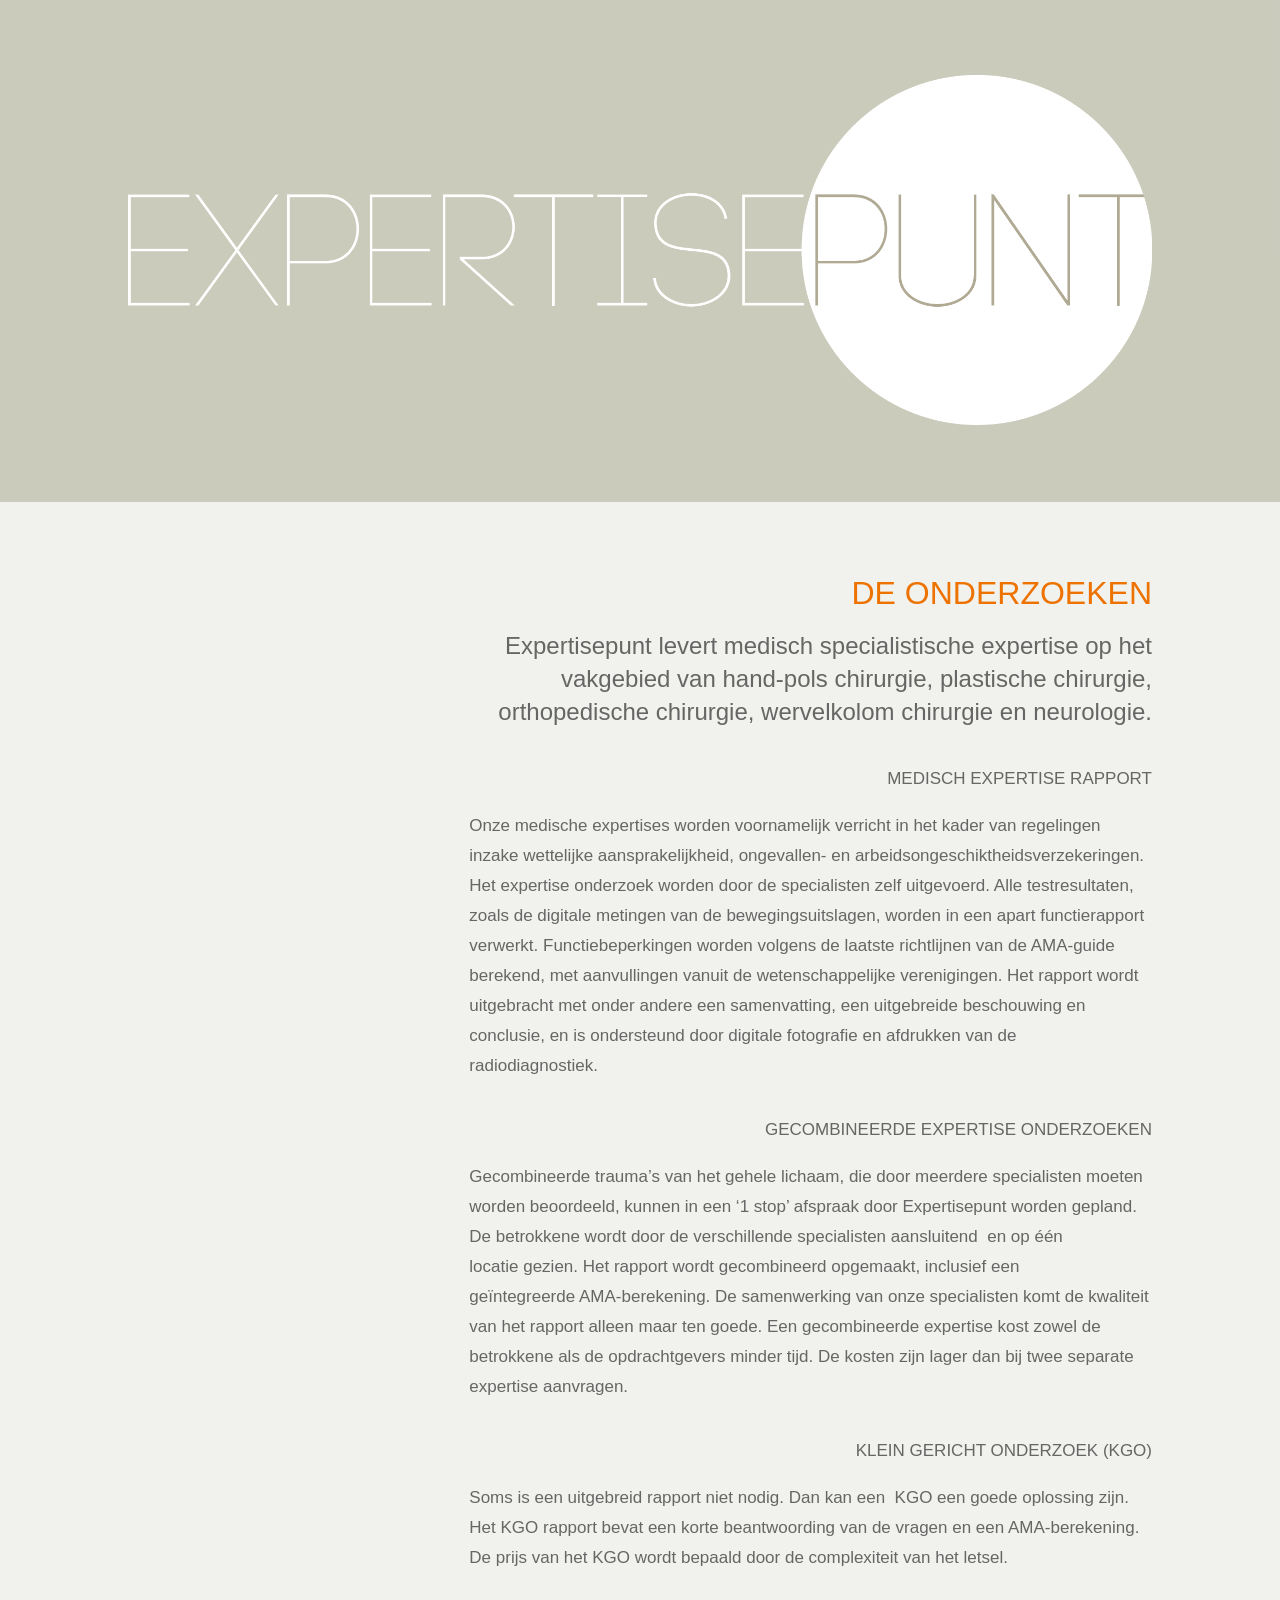
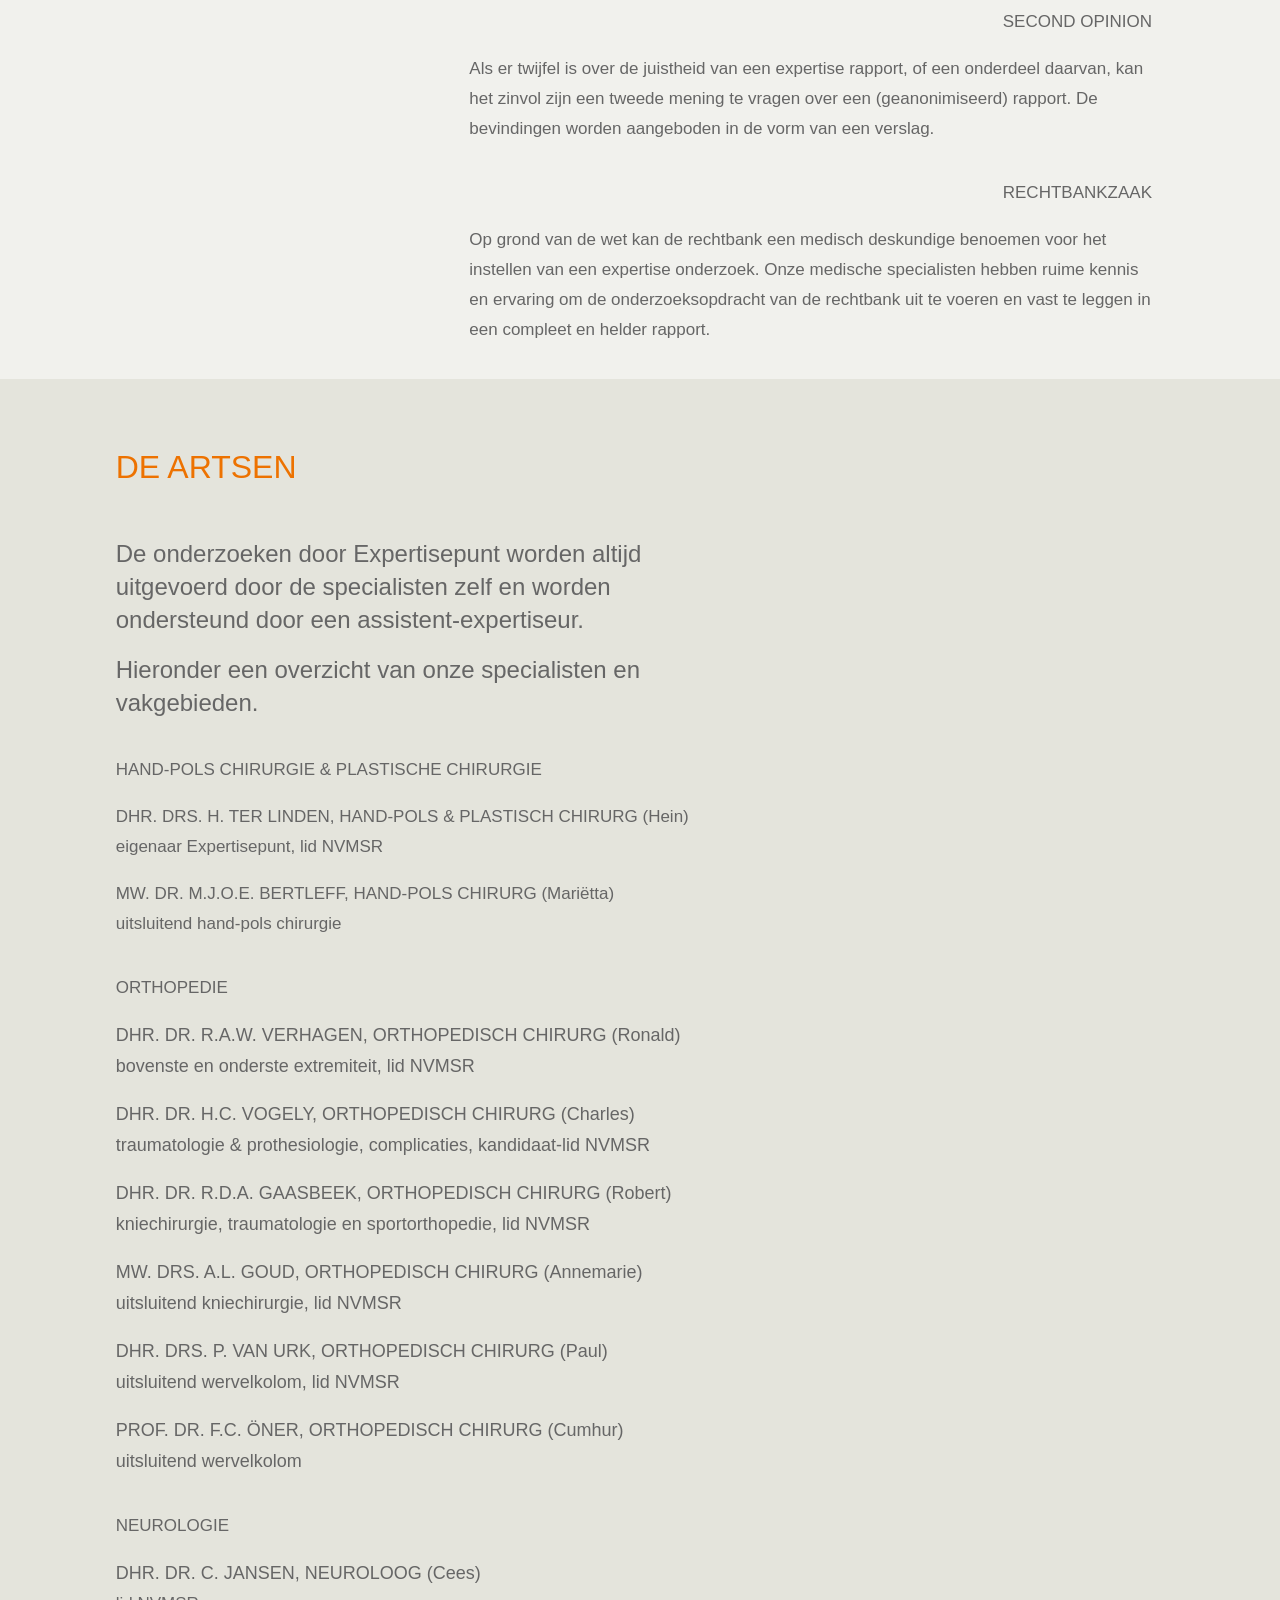
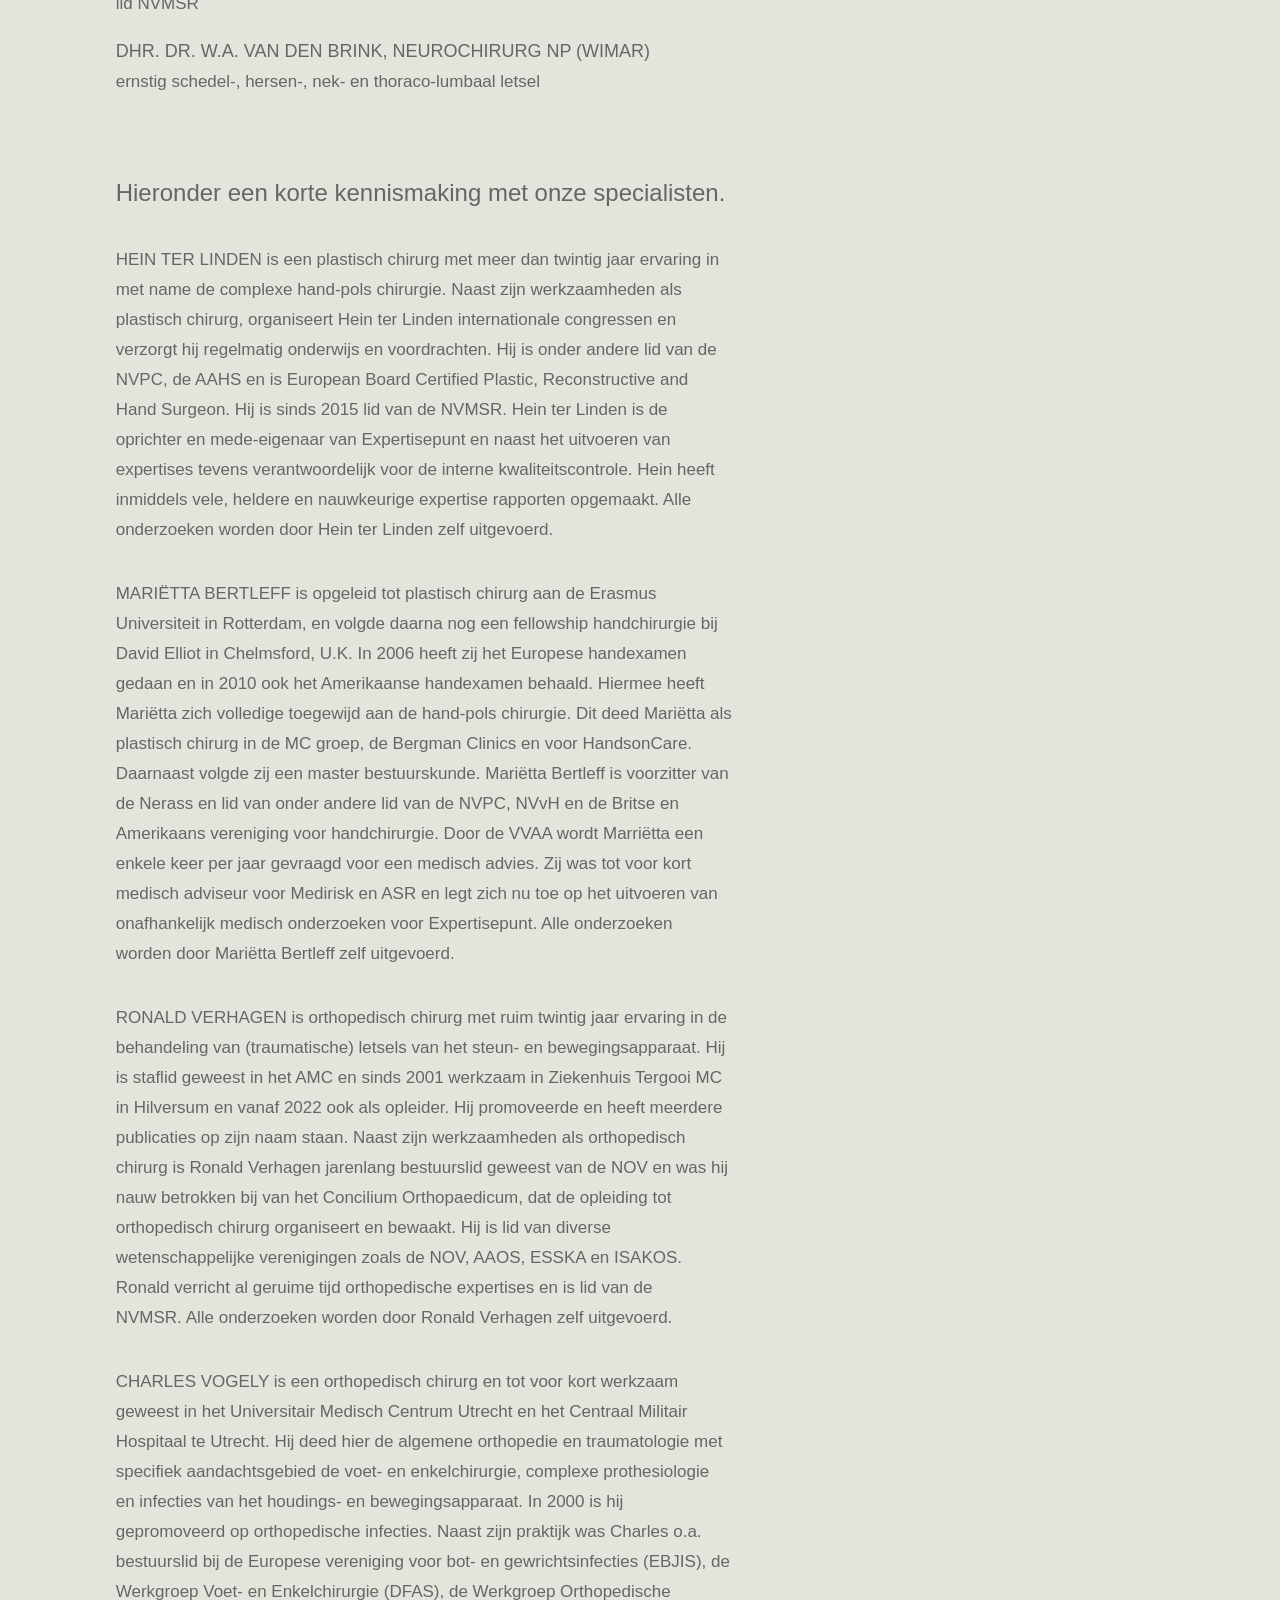
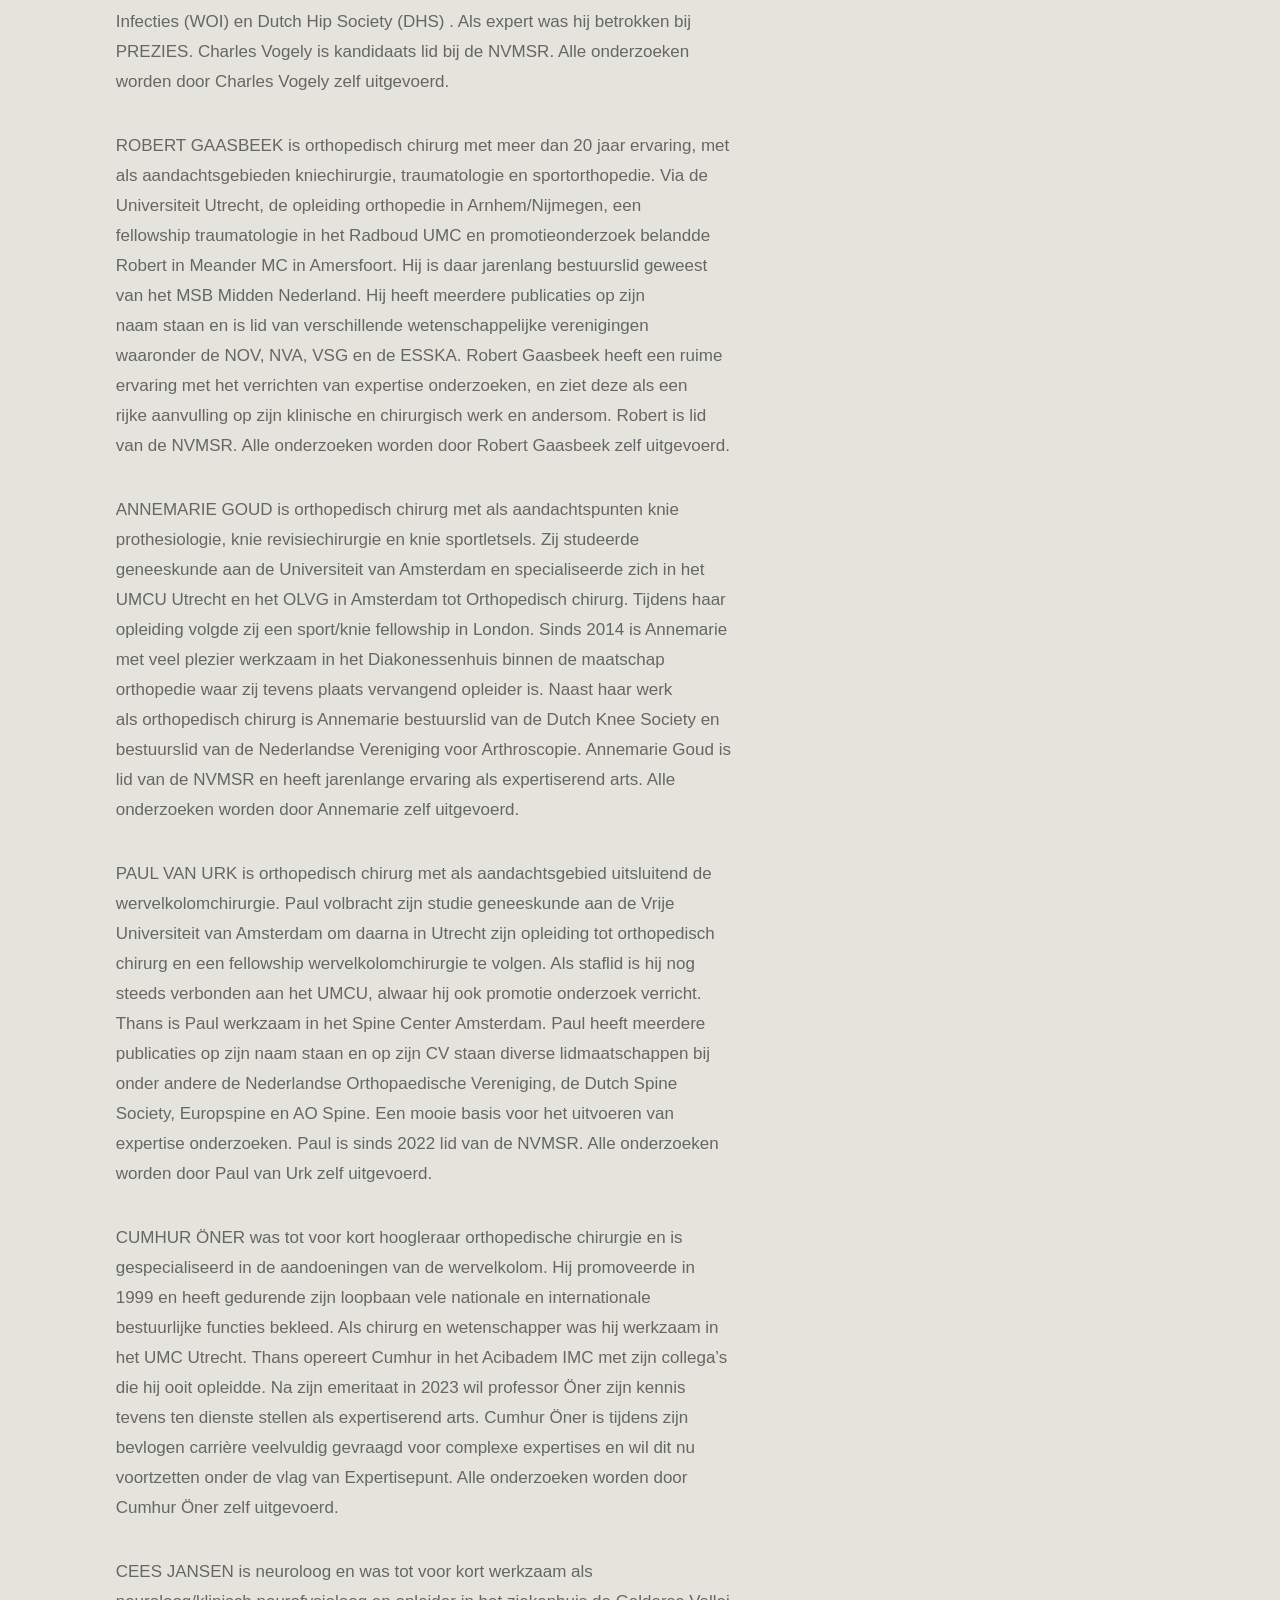
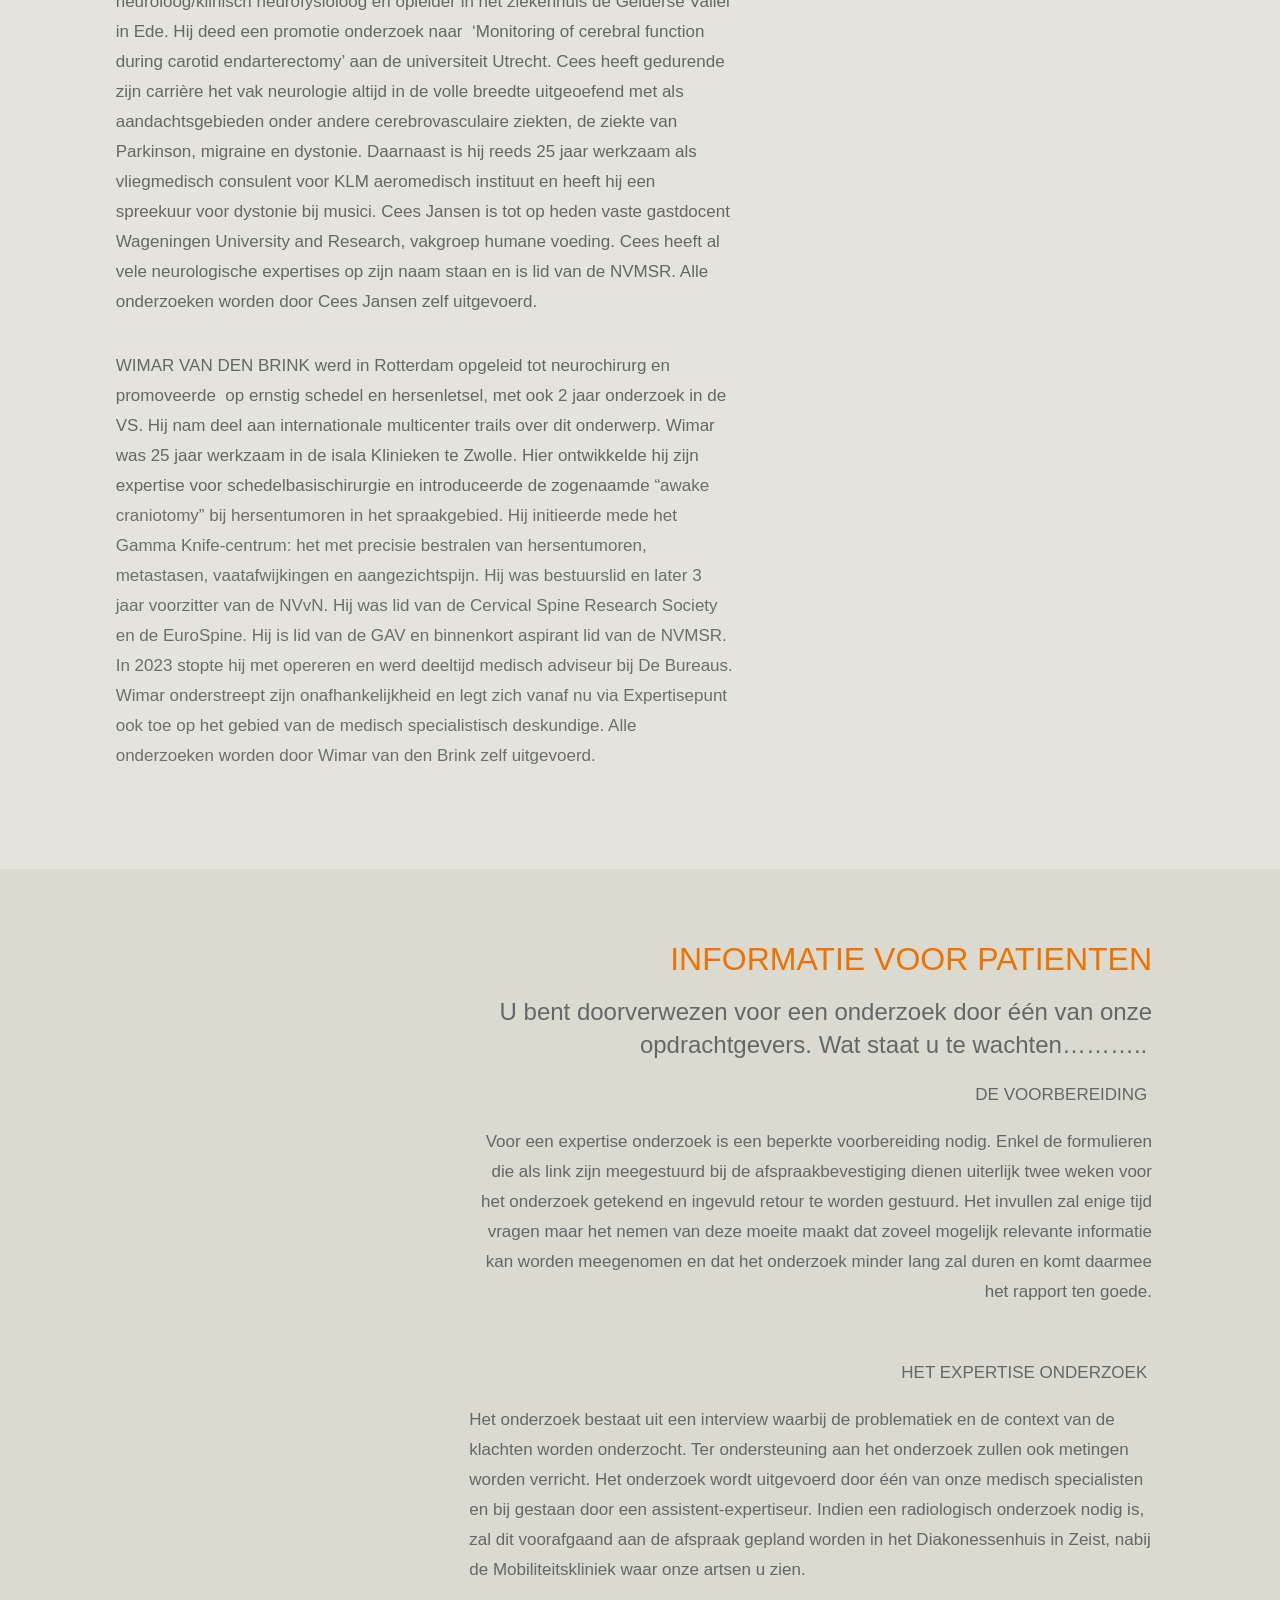
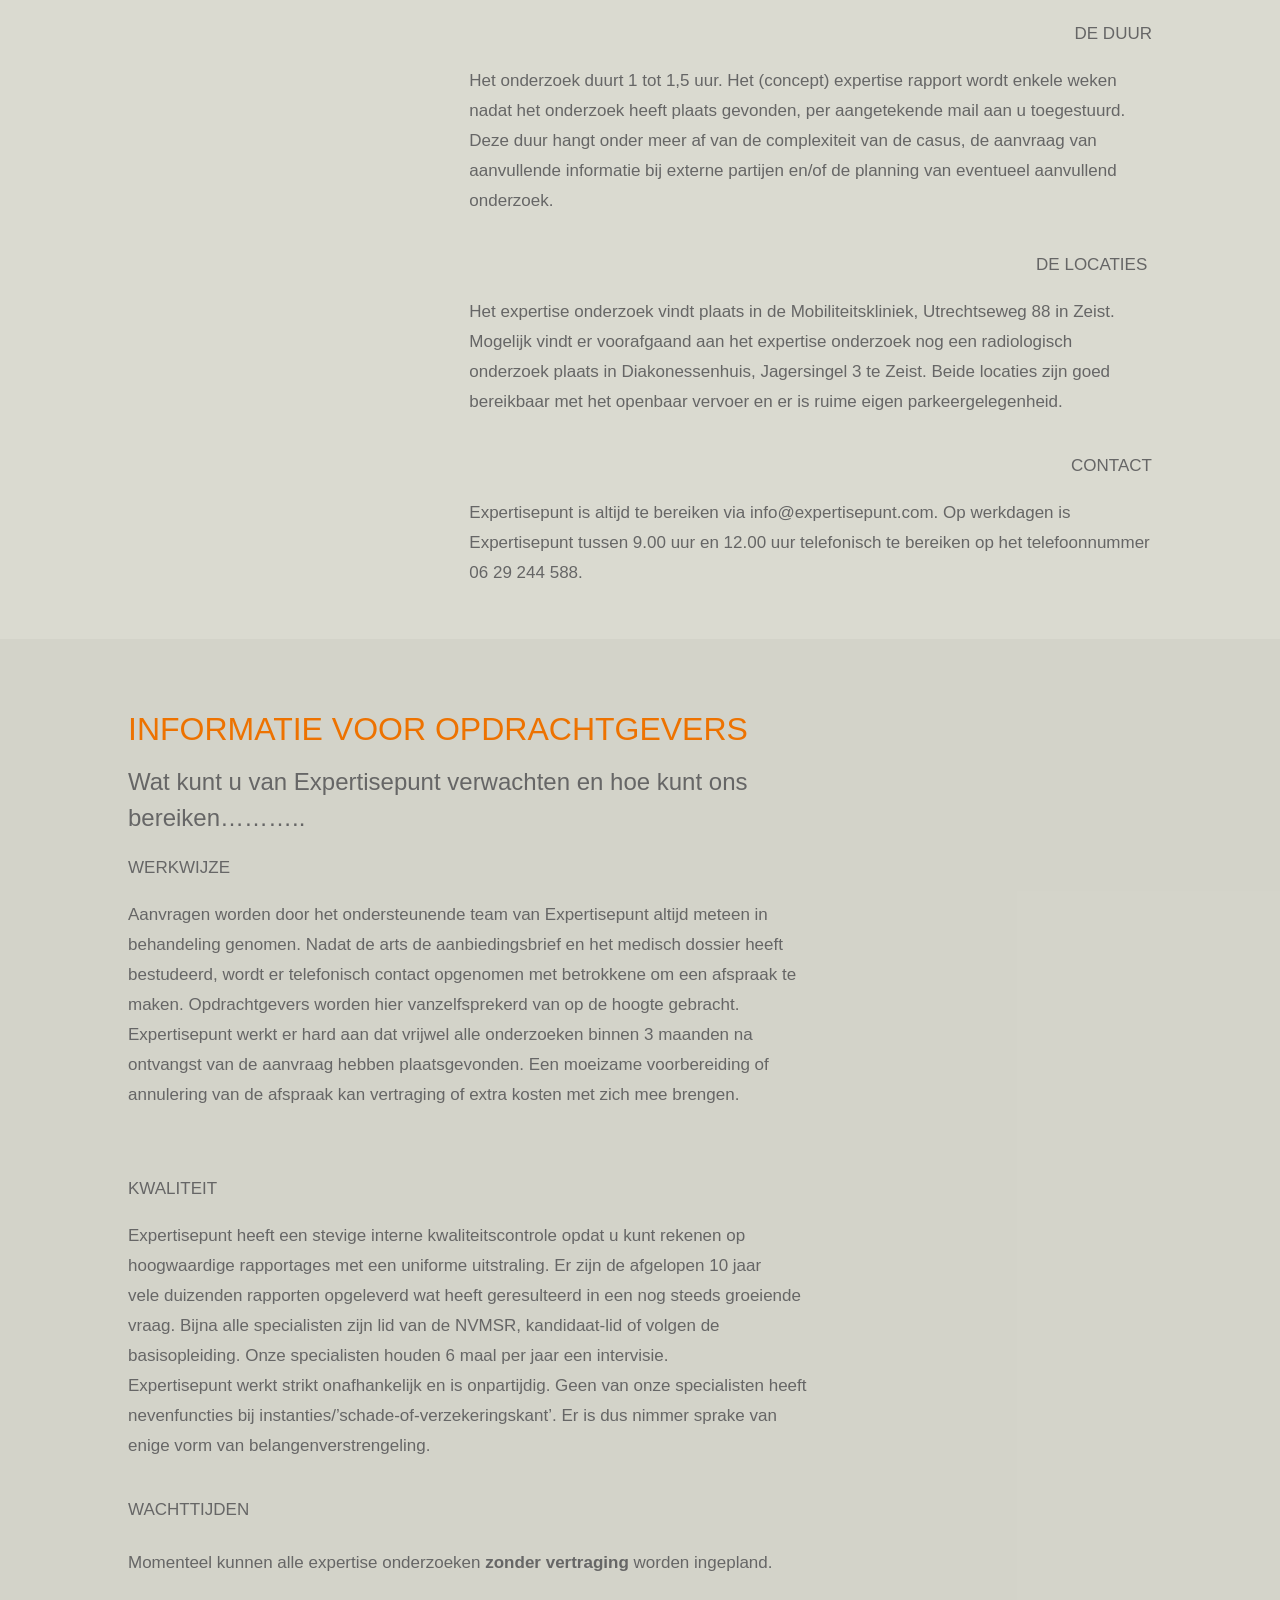
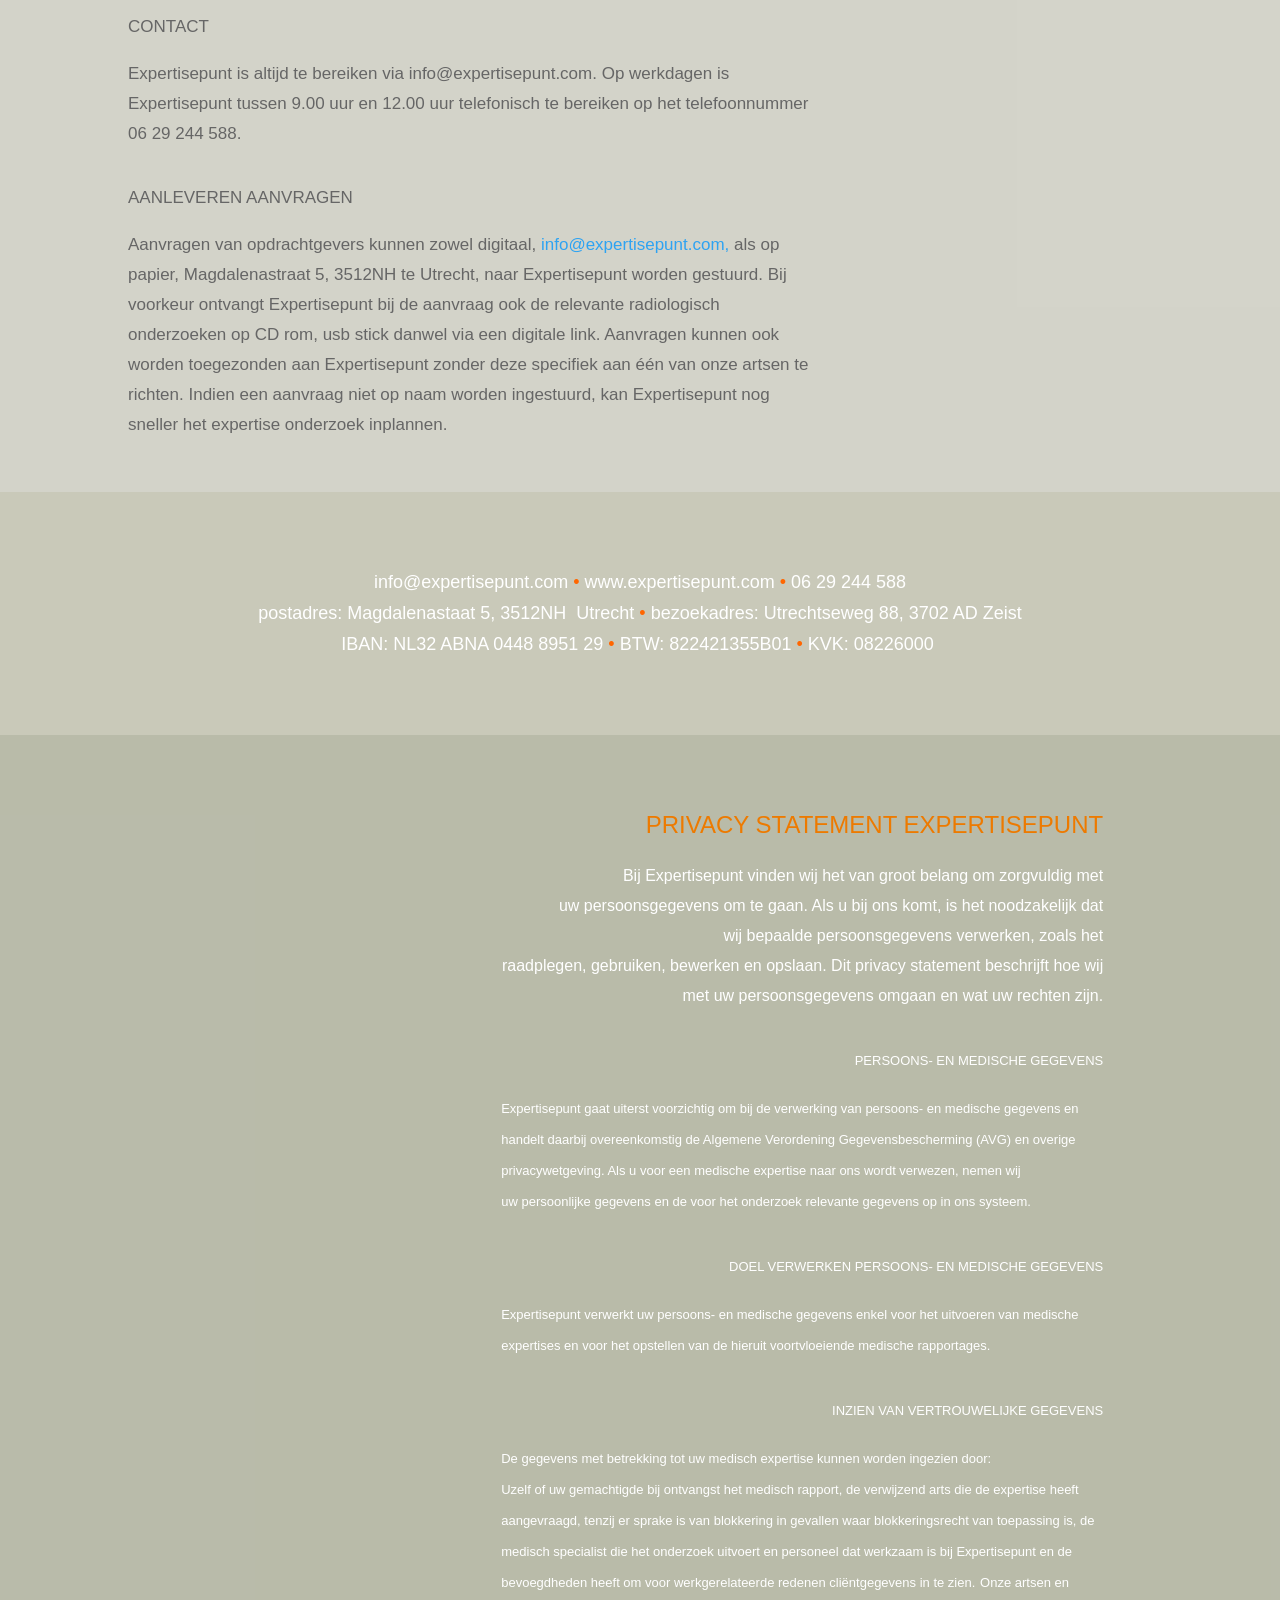
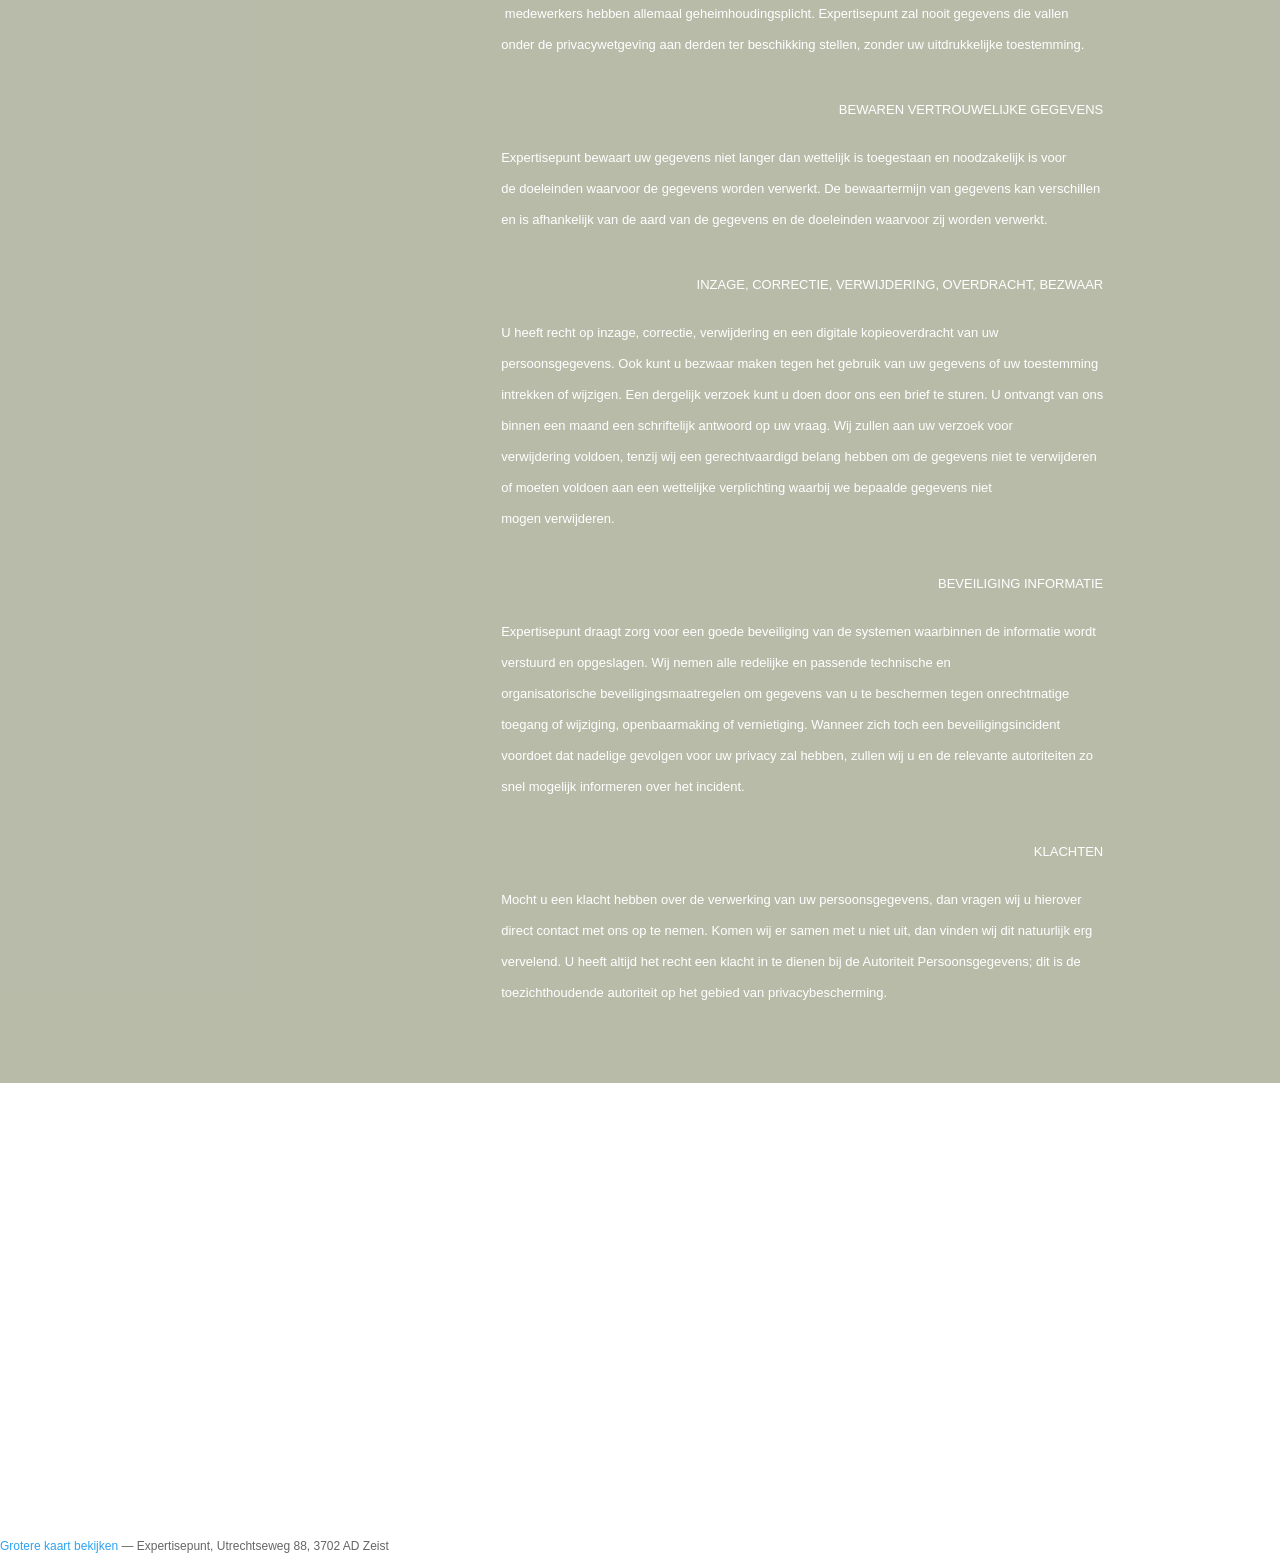
==== index.html @ 0f9cfe20 "Initial commit: Expertisepunt static website Static HTML/CSS/JS export of the Expertisepunt medical " ====
<!DOCTYPE html>
<!--[if IE 6]>
<html id="ie6" lang="nl-NL">
<![endif]--><!--[if IE 7]>
<html id="ie7" lang="nl-NL">
<![endif]--><!--[if IE 8]>
<html id="ie8" lang="nl-NL">
<![endif]--><!--[if !(IE 6) | !(IE 7) | !(IE 8)  ]><!-->
<html lang="nl-NL">
<!--<![endif]-->
<head>
	<meta charset="UTF-8" />
	<title>Home - Expertisepunt I medisch specialistische expertise onderzoeken</title>
			
	<meta http-equiv="X-UA-Compatible" content="IE=edge">
	<link rel="pingback" href="/xmlrpc.php" />

		<!--[if lt IE 9]>
	<script src="/wp-content/themes/Divi/js/html5.js" type="text/javascript"></script>
	<![endif]--><script type="text/javascript">
		document.documentElement.className = 'js';
	</script><html><head><meta charset="UTF-8"><link rel="preconnect" href="https://fonts.gstatic.com/" crossorigin><style id="et-divi-open-sans-inline-css">/* Original: https://fonts.googleapis.com/css?family=Open+Sans:300italic,400italic,600italic,700italic,800italic,400,300,600,700,800&subset=cyrillic,cyrillic-ext,greek,greek-ext,hebrew,latin,latin-ext,vietnamese&display=swap *//* User Agent: Mozilla/5.0 (Unknown; Linux x86_64) AppleWebKit/538.1 (KHTML, like Gecko) Safari/538.1 Daum/4.1 */@font-face {font-family: 'Open Sans';font-style: italic;font-weight: 300;font-stretch: normal;font-display: swap;src: url(https://fonts.gstatic.com/s/opensans/v44/memQYaGs126MiZpBA-UFUIcVXSCEkx2cmqvXlWq8tWZ0Pw86hd0Rk5hkaVc.ttf) format('truetype');}@font-face {font-family: 'Open Sans';font-style: italic;font-weight: 400;font-stretch: normal;font-display: swap;src: url(https://fonts.gstatic.com/s/opensans/v44/memQYaGs126MiZpBA-UFUIcVXSCEkx2cmqvXlWq8tWZ0Pw86hd0Rk8ZkaVc.ttf) format('truetype');}@font-face {font-family: 'Open Sans';font-style: italic;font-weight: 600;font-stretch: normal;font-display: swap;src: url(https://fonts.gstatic.com/s/opensans/v44/memQYaGs126MiZpBA-UFUIcVXSCEkx2cmqvXlWq8tWZ0Pw86hd0RkxhjaVc.ttf) format('truetype');}@font-face {font-family: 'Open Sans';font-style: italic;font-weight: 700;font-stretch: normal;font-display: swap;src: url(https://fonts.gstatic.com/s/opensans/v44/memQYaGs126MiZpBA-UFUIcVXSCEkx2cmqvXlWq8tWZ0Pw86hd0RkyFjaVc.ttf) format('truetype');}@font-face {font-family: 'Open Sans';font-style: italic;font-weight: 800;font-stretch: normal;font-display: swap;src: url(https://fonts.gstatic.com/s/opensans/v44/memQYaGs126MiZpBA-UFUIcVXSCEkx2cmqvXlWq8tWZ0Pw86hd0Rk0ZjaVc.ttf) format('truetype');}@font-face {font-family: 'Open Sans';font-style: normal;font-weight: 300;font-stretch: normal;font-display: swap;src: url(https://fonts.gstatic.com/s/opensans/v44/memSYaGs126MiZpBA-UvWbX2vVnXBbObj2OVZyOOSr4dVJWUgsiH0C4n.ttf) format('truetype');}@font-face {font-family: 'Open Sans';font-style: normal;font-weight: 400;font-stretch: normal;font-display: swap;src: url(https://fonts.gstatic.com/s/opensans/v44/memSYaGs126MiZpBA-UvWbX2vVnXBbObj2OVZyOOSr4dVJWUgsjZ0C4n.ttf) format('truetype');}@font-face {font-family: 'Open Sans';font-style: normal;font-weight: 600;font-stretch: normal;font-display: swap;src: url(https://fonts.gstatic.com/s/opensans/v44/memSYaGs126MiZpBA-UvWbX2vVnXBbObj2OVZyOOSr4dVJWUgsgH1y4n.ttf) format('truetype');}@font-face {font-family: 'Open Sans';font-style: normal;font-weight: 700;font-stretch: normal;font-display: swap;src: url(https://fonts.gstatic.com/s/opensans/v44/memSYaGs126MiZpBA-UvWbX2vVnXBbObj2OVZyOOSr4dVJWUgsg-1y4n.ttf) format('truetype');}@font-face {font-family: 'Open Sans';font-style: normal;font-weight: 800;font-stretch: normal;font-display: swap;src: url(https://fonts.gstatic.com/s/opensans/v44/memSYaGs126MiZpBA-UvWbX2vVnXBbObj2OVZyOOSr4dVJWUgshZ1y4n.ttf) format('truetype');}/* User Agent: Mozilla/5.0 (Windows NT 6.1; WOW64; rv:27.0) Gecko/20100101 Firefox/27.0 */@font-face {font-family: 'Open Sans';font-style: italic;font-weight: 300;font-stretch: normal;font-display: swap;src: url(https://fonts.gstatic.com/l/font?kit=memQYaGs126MiZpBA-UFUIcVXSCEkx2cmqvXlWq8tWZ0Pw86hd0Rk5hkaVQ&skey=743457fe2cc29280&v=v44) format('woff');}@font-face {font-family: 'Open Sans';font-style: italic;font-weight: 400;font-stretch: normal;font-display: swap;src: url(https://fonts.gstatic.com/l/font?kit=memQYaGs126MiZpBA-UFUIcVXSCEkx2cmqvXlWq8tWZ0Pw86hd0Rk8ZkaVQ&skey=743457fe2cc29280&v=v44) format('woff');}@font-face {font-family: 'Open Sans';font-style: italic;font-weight: 600;font-stretch: normal;font-display: swap;src: url(https://fonts.gstatic.com/l/font?kit=memQYaGs126MiZpBA-UFUIcVXSCEkx2cmqvXlWq8tWZ0Pw86hd0RkxhjaVQ&skey=743457fe2cc29280&v=v44) format('woff');}@font-face {font-family: 'Open Sans';font-style: italic;font-weight: 700;font-stretch: normal;font-display: swap;src: url(https://fonts.gstatic.com/l/font?kit=memQYaGs126MiZpBA-UFUIcVXSCEkx2cmqvXlWq8tWZ0Pw86hd0RkyFjaVQ&skey=743457fe2cc29280&v=v44) format('woff');}@font-face {font-family: 'Open Sans';font-style: italic;font-weight: 800;font-stretch: normal;font-display: swap;src: url(https://fonts.gstatic.com/l/font?kit=memQYaGs126MiZpBA-UFUIcVXSCEkx2cmqvXlWq8tWZ0Pw86hd0Rk0ZjaVQ&skey=743457fe2cc29280&v=v44) format('woff');}@font-face {font-family: 'Open Sans';font-style: normal;font-weight: 300;font-stretch: normal;font-display: swap;src: url(https://fonts.gstatic.com/l/font?kit=memSYaGs126MiZpBA-UvWbX2vVnXBbObj2OVZyOOSr4dVJWUgsiH0C4k&skey=62c1cbfccc78b4b2&v=v44) format('woff');}@font-face {font-family: 'Open Sans';font-style: normal;font-weight: 400;font-stretch: normal;font-display: swap;src: url(https://fonts.gstatic.com/l/font?kit=memSYaGs126MiZpBA-UvWbX2vVnXBbObj2OVZyOOSr4dVJWUgsjZ0C4k&skey=62c1cbfccc78b4b2&v=v44) format('woff');}@font-face {font-family: 'Open Sans';font-style: normal;font-weight: 600;font-stretch: normal;font-display: swap;src: url(https://fonts.gstatic.com/l/font?kit=memSYaGs126MiZpBA-UvWbX2vVnXBbObj2OVZyOOSr4dVJWUgsgH1y4k&skey=62c1cbfccc78b4b2&v=v44) format('woff');}@font-face {font-family: 'Open Sans';font-style: normal;font-weight: 700;font-stretch: normal;font-display: swap;src: url(https://fonts.gstatic.com/l/font?kit=memSYaGs126MiZpBA-UvWbX2vVnXBbObj2OVZyOOSr4dVJWUgsg-1y4k&skey=62c1cbfccc78b4b2&v=v44) format('woff');}@font-face {font-family: 'Open Sans';font-style: normal;font-weight: 800;font-stretch: normal;font-display: swap;src: url(https://fonts.gstatic.com/l/font?kit=memSYaGs126MiZpBA-UvWbX2vVnXBbObj2OVZyOOSr4dVJWUgshZ1y4k&skey=62c1cbfccc78b4b2&v=v44) format('woff');}/* User Agent: Mozilla/5.0 (Windows NT 6.3; rv:39.0) Gecko/20100101 Firefox/39.0 */@font-face {font-family: 'Open Sans';font-style: italic;font-weight: 300;font-stretch: normal;font-display: swap;src: url(https://fonts.gstatic.com/s/opensans/v44/memQYaGs126MiZpBA-UFUIcVXSCEkx2cmqvXlWq8tWZ0Pw86hd0Rk5hkaVI.woff2) format('woff2');}@font-face {font-family: 'Open Sans';font-style: italic;font-weight: 400;font-stretch: normal;font-display: swap;src: url(https://fonts.gstatic.com/s/opensans/v44/memQYaGs126MiZpBA-UFUIcVXSCEkx2cmqvXlWq8tWZ0Pw86hd0Rk8ZkaVI.woff2) format('woff2');}@font-face {font-family: 'Open Sans';font-style: italic;font-weight: 600;font-stretch: normal;font-display: swap;src: url(https://fonts.gstatic.com/s/opensans/v44/memQYaGs126MiZpBA-UFUIcVXSCEkx2cmqvXlWq8tWZ0Pw86hd0RkxhjaVI.woff2) format('woff2');}@font-face {font-family: 'Open Sans';font-style: italic;font-weight: 700;font-stretch: normal;font-display: swap;src: url(https://fonts.gstatic.com/s/opensans/v44/memQYaGs126MiZpBA-UFUIcVXSCEkx2cmqvXlWq8tWZ0Pw86hd0RkyFjaVI.woff2) format('woff2');}@font-face {font-family: 'Open Sans';font-style: italic;font-weight: 800;font-stretch: normal;font-display: swap;src: url(https://fonts.gstatic.com/s/opensans/v44/memQYaGs126MiZpBA-UFUIcVXSCEkx2cmqvXlWq8tWZ0Pw86hd0Rk0ZjaVI.woff2) format('woff2');}@font-face {font-family: 'Open Sans';font-style: normal;font-weight: 300;font-stretch: normal;font-display: swap;src: url(https://fonts.gstatic.com/s/opensans/v44/memSYaGs126MiZpBA-UvWbX2vVnXBbObj2OVZyOOSr4dVJWUgsiH0C4i.woff2) format('woff2');}@font-face {font-family: 'Open Sans';font-style: normal;font-weight: 400;font-stretch: normal;font-display: swap;src: url(https://fonts.gstatic.com/s/opensans/v44/memSYaGs126MiZpBA-UvWbX2vVnXBbObj2OVZyOOSr4dVJWUgsjZ0C4i.woff2) format('woff2');}@font-face {font-family: 'Open Sans';font-style: normal;font-weight: 600;font-stretch: normal;font-display: swap;src: url(https://fonts.gstatic.com/s/opensans/v44/memSYaGs126MiZpBA-UvWbX2vVnXBbObj2OVZyOOSr4dVJWUgsgH1y4i.woff2) format('woff2');}@font-face {font-family: 'Open Sans';font-style: normal;font-weight: 700;font-stretch: normal;font-display: swap;src: url(https://fonts.gstatic.com/s/opensans/v44/memSYaGs126MiZpBA-UvWbX2vVnXBbObj2OVZyOOSr4dVJWUgsg-1y4i.woff2) format('woff2');}@font-face {font-family: 'Open Sans';font-style: normal;font-weight: 800;font-stretch: normal;font-display: swap;src: url(https://fonts.gstatic.com/s/opensans/v44/memSYaGs126MiZpBA-UvWbX2vVnXBbObj2OVZyOOSr4dVJWUgshZ1y4i.woff2) format('woff2');}</style><style id="et-builder-googlefonts-cached-inline">/* Original: https://fonts.googleapis.com/css?family=ABeeZee:regular,italic&subset=latin,latin-ext&display=swap *//* User Agent: Mozilla/5.0 (Unknown; Linux x86_64) AppleWebKit/538.1 (KHTML, like Gecko) Safari/538.1 Daum/4.1 */@font-face {font-family: 'ABeeZee';font-style: italic;font-weight: 400;font-display: swap;src: url(https://fonts.gstatic.com/s/abeezee/v23/esDT31xSG-6AGleN2tCUnJ8G.ttf) format('truetype');}@font-face {font-family: 'ABeeZee';font-style: normal;font-weight: 400;font-display: swap;src: url(https://fonts.gstatic.com/s/abeezee/v23/esDR31xSG-6AGleN2tuklQ.ttf) format('truetype');}/* User Agent: Mozilla/5.0 (Windows NT 6.1; WOW64; rv:27.0) Gecko/20100101 Firefox/27.0 */@font-face {font-family: 'ABeeZee';font-style: italic;font-weight: 400;font-display: swap;src: url(https://fonts.gstatic.com/l/font?kit=esDT31xSG-6AGleN2tCUnJ8F&skey=7e1629e194fe8b7a&v=v23) format('woff');}@font-face {font-family: 'ABeeZee';font-style: normal;font-weight: 400;font-display: swap;src: url(https://fonts.gstatic.com/l/font?kit=esDR31xSG-6AGleN2tuklg&skey=abecda27d5b3409a&v=v23) format('woff');}/* User Agent: Mozilla/5.0 (Windows NT 6.3; rv:39.0) Gecko/20100101 Firefox/39.0 */@font-face {font-family: 'ABeeZee';font-style: italic;font-weight: 400;font-display: swap;src: url(https://fonts.gstatic.com/s/abeezee/v23/esDT31xSG-6AGleN2tCUnJ8D.woff2) format('woff2');}@font-face {font-family: 'ABeeZee';font-style: normal;font-weight: 400;font-display: swap;src: url(https://fonts.gstatic.com/s/abeezee/v23/esDR31xSG-6AGleN2tukkA.woff2) format('woff2');}</style><meta name="robots" content="index, follow, max-image-preview:large, max-snippet:-1, max-video-preview:-1">
<script type="text/javascript">
			let jqueryParams=[],jQuery=function(r){return jqueryParams=[...jqueryParams,r],jQuery},$=function(r){return jqueryParams=[...jqueryParams,r],$};window.jQuery=jQuery,window.$=jQuery;let customHeadScripts=!1;jQuery.fn=jQuery.prototype={},$.fn=jQuery.prototype={},jQuery.noConflict=function(r){if(window.jQuery)return jQuery=window.jQuery,$=window.jQuery,customHeadScripts=!0,jQuery.noConflict},jQuery.ready=function(r){jqueryParams=[...jqueryParams,r]},$.ready=function(r){jqueryParams=[...jqueryParams,r]},jQuery.load=function(r){jqueryParams=[...jqueryParams,r]},$.load=function(r){jqueryParams=[...jqueryParams,r]},jQuery.fn.ready=function(r){jqueryParams=[...jqueryParams,r]},$.fn.ready=function(r){jqueryParams=[...jqueryParams,r]};</script>
	<!-- This site is optimized with the Yoast SEO plugin v27.1.1 - https://yoast.com/product/yoast-seo-wordpress/ -->
	<title>Home - Expertisepunt I medisch specialistische expertise onderzoeken</title>
	<meta name="description" content="EXPERTISEPUNT verzorgt expertises op het gebied van hand-, pols- &amp; plastische chirurgie en orthopedie">
	<link rel="canonical" href="/">
	<meta property="og:locale" content="nl_NL">
	<meta property="og:type" content="website">
	<meta property="og:title" content="Home - Expertisepunt I medisch specialistische expertise onderzoeken">
	<meta property="og:description" content="EXPERTISEPUNT verzorgt expertises op het gebied van hand-, pols- &amp; plastische chirurgie en orthopedie">
	<meta property="og:url" content="/">
	<meta property="og:site_name" content="Expertisepunt I medisch specialistische expertise onderzoeken">
	<meta property="article:modified_time" content="2025-10-06T09:54:24+00:00">
	<script type="application/ld+json" class="yoast-schema-graph">{"@context":"https://schema.org","@graph":[{"@type":"WebPage","@id":"/","url":"/","name":"Home - Expertisepunt I medisch specialistische expertise onderzoeken","isPartOf":{"@id":"/#website"},"about":{"@id":"/#organization"},"datePublished":"2014-11-11T21:40:07+00:00","dateModified":"2025-10-06T09:54:24+00:00","description":"EXPERTISEPUNT verzorgt expertises op het gebied van hand-, pols- & plastische chirurgie en orthopedie","breadcrumb":{"@id":"/#breadcrumb"},"inLanguage":"nl-NL","potentialAction":[{"@type":"ReadAction","target":["/"]}]},{"@type":"BreadcrumbList","@id":"/#breadcrumb","itemListElement":[{"@type":"ListItem","position":1,"name":"Home"}]},{"@type":"WebSite","@id":"/#website","url":"/","name":"Expertisepunt I medisch specialistische expertise onderzoeken","description":"Expertisepunt levert medische specialistische expertise op het vakgebied van hand- &amp; polschirurgie, orthopedie en neurologie.","publisher":{"@id":"/#organization"},"potentialAction":[{"@type":"SearchAction","target":{"@type":"EntryPoint","urlTemplate":"/?s={search_term_string}"},"query-input":{"@type":"PropertyValueSpecification","valueRequired":true,"valueName":"search_term_string"}}],"inLanguage":"nl-NL"},{"@type":"Organization","@id":"/#organization","name":"Expertisepunt I medisch specialistische expertise onderzoeken","url":"/","logo":{"@type":"ImageObject","inLanguage":"nl-NL","@id":"/#/schema/logo/image/","url":"/wp-content/uploads/2015/01/Expertisepunt-favicon.png","contentUrl":"/wp-content/uploads/2015/01/Expertisepunt-favicon.png","width":663,"height":663,"caption":"Expertisepunt I medisch specialistische expertise onderzoeken"},"image":{"@id":"/#/schema/logo/image/"}}]}</script>
	<!-- / Yoast SEO plugin. -->


<link rel="alternate" type="application/rss+xml" title="Expertisepunt I medisch specialistische expertise onderzoeken » feed" href="/feed/">
<link rel="alternate" title="oEmbed (JSON)" type="application/json+oembed" href="/wp-json/oembed/1.0/embed?url=%2F">
<link rel="alternate" title="oEmbed (XML)" type="text/xml+oembed" href="/wp-json/oembed/1.0/embed?url=%2F&amp;format=xml">
<meta content="divi-child v.1.0" name="generator"><style id="divi-style-parent-inline-inline-css" type="text/css">
/*!
Theme Name: Divi
Theme URI: http://www.elegantthemes.com/gallery/divi/
Version: 4.27.5
Description: Smart. Flexible. Beautiful. Divi is the most powerful theme in our collection.
Author: Elegant Themes
Author URI: http://www.elegantthemes.com
License: GNU General Public License v2
License URI: http://www.gnu.org/licenses/gpl-2.0.html
*/

a,abbr,acronym,address,applet,b,big,blockquote,body,center,cite,code,dd,del,dfn,div,dl,dt,em,fieldset,font,form,h1,h2,h3,h4,h5,h6,html,i,iframe,img,ins,kbd,label,legend,li,object,ol,p,pre,q,s,samp,small,span,strike,strong,sub,sup,tt,u,ul,var{margin:0;padding:0;border:0;outline:0;font-size:100%;-ms-text-size-adjust:100%;-webkit-text-size-adjust:100%;vertical-align:baseline;background:transparent}body{line-height:1}ol,ul{list-style:none}blockquote,q{quotes:none}blockquote:after,blockquote:before,q:after,q:before{content:"";content:none}blockquote{margin:20px 0 30px;border-left:5px solid;padding-left:20px}:focus{outline:0}del{text-decoration:line-through}pre{overflow:auto;padding:10px}figure{margin:0}table{border-collapse:collapse;border-spacing:0}article,aside,footer,header,hgroup,nav,section{display:block}body{font-family:Open Sans,Arial,sans-serif;font-size:14px;color:#666;background-color:#fff;line-height:1.7em;font-weight:500;-webkit-font-smoothing:antialiased;-moz-osx-font-smoothing:grayscale}body.page-template-page-template-blank-php #page-container{padding-top:0!important}body.et_cover_background{background-size:cover!important;background-position:top!important;background-repeat:no-repeat!important;background-attachment:fixed}a{color:#2ea3f2}a,a:hover{text-decoration:none}p{padding-bottom:1em}p:not(.has-background):last-of-type{padding-bottom:0}p.et_normal_padding{padding-bottom:1em}strong{font-weight:700}cite,em,i{font-style:italic}code,pre{font-family:Courier New,monospace;margin-bottom:10px}ins{text-decoration:none}sub,sup{height:0;line-height:1;position:relative;vertical-align:baseline}sup{bottom:.8em}sub{top:.3em}dl{margin:0 0 1.5em}dl dt{font-weight:700}dd{margin-left:1.5em}blockquote p{padding-bottom:0}embed,iframe,object,video{max-width:100%}h1,h2,h3,h4,h5,h6{color:#333;padding-bottom:10px;line-height:1em;font-weight:500}h1 a,h2 a,h3 a,h4 a,h5 a,h6 a{color:inherit}h1{font-size:30px}h2{font-size:26px}h3{font-size:22px}h4{font-size:18px}h5{font-size:16px}h6{font-size:14px}input{-webkit-appearance:none}input[type=checkbox]{-webkit-appearance:checkbox}input[type=radio]{-webkit-appearance:radio}input.text,input.title,input[type=email],input[type=password],input[type=tel],input[type=text],select,textarea{background-color:#fff;border:1px solid #bbb;padding:2px;color:#4e4e4e}input.text:focus,input.title:focus,input[type=text]:focus,select:focus,textarea:focus{border-color:#2d3940;color:#3e3e3e}input.text,input.title,input[type=text],select,textarea{margin:0}textarea{padding:4px}button,input,select,textarea{font-family:inherit}img{max-width:100%;height:auto}.clear{clear:both}br.clear{margin:0;padding:0}.pagination{clear:both}#et_search_icon:hover,.et-social-icon a:hover,.et_password_protected_form .et_submit_button,.form-submit .et_pb_buttontton.alt.disabled,.nav-single a,.posted_in a{color:#2ea3f2}.et-search-form,blockquote{border-color:#2ea3f2}#main-content{background-color:#fff}.container{width:80%;max-width:1080px;margin:auto;position:relative}body:not(.et-tb) #main-content .container,body:not(.et-tb-has-header) #main-content .container{padding-top:58px}.et_full_width_page #main-content .container:before{display:none}.main_title{margin-bottom:20px}.et_password_protected_form .et_submit_button:hover,.form-submit .et_pb_button:hover{background:rgba(0,0,0,.05)}.et_button_icon_visible .et_pb_button{padding-right:2em;padding-left:.7em}.et_button_icon_visible .et_pb_button:after{opacity:1;margin-left:0}.et_button_left .et_pb_button:hover:after{left:.15em}.et_button_left .et_pb_button:after{margin-left:0;left:1em}.et_button_icon_visible.et_button_left .et_pb_button,.et_button_left .et_pb_button:hover,.et_button_left .et_pb_module .et_pb_button:hover{padding-left:2em;padding-right:.7em}.et_button_icon_visible.et_button_left .et_pb_button:after,.et_button_left .et_pb_button:hover:after{left:.15em}.et_password_protected_form .et_submit_button:hover,.form-submit .et_pb_button:hover{padding:.3em 1em}.et_button_no_icon .et_pb_button:after{display:none}.et_button_no_icon.et_button_icon_visible.et_button_left .et_pb_button,.et_button_no_icon.et_button_left .et_pb_button:hover,.et_button_no_icon .et_pb_button,.et_button_no_icon .et_pb_button:hover{padding:.3em 1em!important}.et_button_custom_icon .et_pb_button:after{line-height:1.7em}.et_button_custom_icon.et_button_icon_visible .et_pb_button:after,.et_button_custom_icon .et_pb_button:hover:after{margin-left:.3em}#left-area .post_format-post-format-gallery .wp-block-gallery:first-of-type{padding:0;margin-bottom:-16px}.entry-content table:not(.variations){border:1px solid #eee;margin:0 0 15px;text-align:left;width:100%}.entry-content thead th,.entry-content tr th{color:#555;font-weight:700;padding:9px 24px}.entry-content tr td{border-top:1px solid #eee;padding:6px 24px}#left-area ul,.entry-content ul,.et-l--body ul,.et-l--footer ul,.et-l--header ul{list-style-type:disc;padding:0 0 23px 1em;line-height:26px}#left-area ol,.entry-content ol,.et-l--body ol,.et-l--footer ol,.et-l--header ol{list-style-type:decimal;list-style-position:inside;padding:0 0 23px;line-height:26px}#left-area ul li ul,.entry-content ul li ol{padding:2px 0 2px 20px}#left-area ol li ul,.entry-content ol li ol,.et-l--body ol li ol,.et-l--footer ol li ol,.et-l--header ol li ol{padding:2px 0 2px 35px}#left-area ul.wp-block-gallery{display:-webkit-box;display:-ms-flexbox;display:flex;-ms-flex-wrap:wrap;flex-wrap:wrap;list-style-type:none;padding:0}#left-area ul.products{padding:0!important;line-height:1.7!important;list-style:none!important}.gallery-item a{display:block}.gallery-caption,.gallery-item a{width:90%}#wpadminbar{z-index:100001}#left-area .post-meta{font-size:14px;padding-bottom:15px}#left-area .post-meta a{text-decoration:none;color:#666}#left-area .et_featured_image{padding-bottom:7px}.single .post{padding-bottom:25px}body.single .et_audio_content{margin-bottom:-6px}.nav-single a{text-decoration:none;color:#2ea3f2;font-size:14px;font-weight:400}.nav-previous{float:left}.nav-next{float:right}.et_password_protected_form p input{background-color:#eee;border:none!important;width:100%!important;border-radius:0!important;font-size:14px;color:#999!important;padding:16px!important;-webkit-box-sizing:border-box;box-sizing:border-box}.et_password_protected_form label{display:none}.et_password_protected_form .et_submit_button{font-family:inherit;display:block;float:right;margin:8px auto 0;cursor:pointer}.post-password-required p.nocomments.container{max-width:100%}.post-password-required p.nocomments.container:before{display:none}.aligncenter,div.post .new-post .aligncenter{display:block;margin-left:auto;margin-right:auto}.wp-caption{border:1px solid #ddd;text-align:center;background-color:#f3f3f3;margin-bottom:10px;max-width:96%;padding:8px}.wp-caption.alignleft{margin:0 30px 20px 0}.wp-caption.alignright{margin:0 0 20px 30px}.wp-caption img{margin:0;padding:0;border:0}.wp-caption p.wp-caption-text{font-size:12px;padding:0 4px 5px;margin:0}.alignright{float:right}.alignleft{float:left}img.alignleft{display:inline;float:left;margin-right:15px}img.alignright{display:inline;float:right;margin-left:15px}.page.et_pb_pagebuilder_layout #main-content{background-color:transparent}body #main-content .et_builder_inner_content>h1,body #main-content .et_builder_inner_content>h2,body #main-content .et_builder_inner_content>h3,body #main-content .et_builder_inner_content>h4,body #main-content .et_builder_inner_content>h5,body #main-content .et_builder_inner_content>h6{line-height:1.4em}body #main-content .et_builder_inner_content>p{line-height:1.7em}.wp-block-pullquote{margin:20px 0 30px}.wp-block-pullquote.has-background blockquote{border-left:none}.wp-block-group.has-background{padding:1.5em 1.5em .5em}@media (min-width:981px){#left-area{width:79.125%;padding-bottom:23px}#main-content .container:before{content:"";position:absolute;top:0;height:100%;width:1px;background-color:#e2e2e2}.et_full_width_page #left-area,.et_no_sidebar #left-area{float:none;width:100%!important}.et_full_width_page #left-area{padding-bottom:0}.et_no_sidebar #main-content .container:before{display:none}}@media (max-width:980px){#page-container{padding-top:80px}.et-tb #page-container,.et-tb-has-header #page-container{padding-top:0!important}#left-area,#sidebar{width:100%!important}#main-content .container:before{display:none!important}.et_full_width_page .et_gallery_item:nth-child(4n+1){clear:none}}@media print{#page-container{padding-top:0!important}}#wp-admin-bar-et-use-visual-builder a:before{font-family:ETmodules!important;content:"\e625";font-size:30px!important;width:28px;margin-top:-3px;color:#974df3!important}#wp-admin-bar-et-use-visual-builder:hover a:before{color:#fff!important}#wp-admin-bar-et-use-visual-builder:hover a,#wp-admin-bar-et-use-visual-builder a:hover{transition:background-color .5s ease;-webkit-transition:background-color .5s ease;-moz-transition:background-color .5s ease;background-color:#7e3bd0!important;color:#fff!important}* html .clearfix,:first-child+html .clearfix{zoom:1}.iphone .et_pb_section_video_bg video::-webkit-media-controls-start-playback-button{display:none!important;-webkit-appearance:none}.et_mobile_device .et_pb_section_parallax .et_pb_parallax_css{background-attachment:scroll}.et-social-facebook a.icon:before{content:"\e093"}.et-social-twitter a.icon:before{content:"\e094"}.et-social-google-plus a.icon:before{content:"\e096"}.et-social-instagram a.icon:before{content:"\e09a"}.et-social-rss a.icon:before{content:"\e09e"}.ai1ec-single-event:after{content:" ";display:table;clear:both}.evcal_event_details .evcal_evdata_cell .eventon_details_shading_bot.eventon_details_shading_bot{z-index:3}.wp-block-divi-layout{margin-bottom:1em}*{-webkit-box-sizing:border-box;box-sizing:border-box}#et-info-email:before,#et-info-phone:before,#et_search_icon:before,.comment-reply-link:after,.et-cart-info span:before,.et-pb-arrow-next:before,.et-pb-arrow-prev:before,.et-social-icon a:before,.et_audio_container .mejs-playpause-button button:before,.et_audio_container .mejs-volume-button button:before,.et_overlay:before,.et_password_protected_form .et_submit_button:after,.et_pb_button:after,.et_pb_contact_reset:after,.et_pb_contact_submit:after,.et_pb_font_icon:before,.et_pb_newsletter_button:after,.et_pb_pricing_table_button:after,.et_pb_promo_button:after,.et_pb_testimonial:before,.et_pb_toggle_title:before,.form-submit .et_pb_button:after,.mobile_menu_bar:before,a.et_pb_more_button:after{font-family:ETmodules!important;speak:none;font-style:normal;font-weight:400;-webkit-font-feature-settings:normal;font-feature-settings:normal;font-variant:normal;text-transform:none;line-height:1;-webkit-font-smoothing:antialiased;-moz-osx-font-smoothing:grayscale;text-shadow:0 0;direction:ltr}.et-pb-icon,.et_pb_custom_button_icon.et_pb_button:after,.et_pb_login .et_pb_custom_button_icon.et_pb_button:after,.et_pb_woo_custom_button_icon .button.et_pb_custom_button_icon.et_pb_button:after,.et_pb_woo_custom_button_icon .button.et_pb_custom_button_icon.et_pb_button:hover:after{content:attr(data-icon)}.et-pb-icon{font-family:ETmodules;speak:none;font-weight:400;-webkit-font-feature-settings:normal;font-feature-settings:normal;font-variant:normal;text-transform:none;line-height:1;-webkit-font-smoothing:antialiased;font-size:96px;font-style:normal;display:inline-block;-webkit-box-sizing:border-box;box-sizing:border-box;direction:ltr}#et-ajax-saving{display:none;-webkit-transition:background .3s,-webkit-box-shadow .3s;transition:background .3s,-webkit-box-shadow .3s;transition:background .3s,box-shadow .3s;transition:background .3s,box-shadow .3s,-webkit-box-shadow .3s;-webkit-box-shadow:rgba(0,139,219,.247059) 0 0 60px;box-shadow:0 0 60px rgba(0,139,219,.247059);position:fixed;top:50%;left:50%;width:50px;height:50px;background:#fff;border-radius:50px;margin:-25px 0 0 -25px;z-index:999999;text-align:center}#et-ajax-saving img{margin:9px}.et-safe-mode-indicator,.et-safe-mode-indicator:focus,.et-safe-mode-indicator:hover{-webkit-box-shadow:0 5px 10px rgba(41,196,169,.15);box-shadow:0 5px 10px rgba(41,196,169,.15);background:#29c4a9;color:#fff;font-size:14px;font-weight:600;padding:12px;line-height:16px;border-radius:3px;position:fixed;bottom:30px;right:30px;z-index:999999;text-decoration:none;font-family:Open Sans,sans-serif;-webkit-font-smoothing:antialiased;-moz-osx-font-smoothing:grayscale}.et_pb_button{font-size:20px;font-weight:500;padding:.3em 1em;line-height:1.7em!important;background-color:transparent;background-size:cover;background-position:50%;background-repeat:no-repeat;border:2px solid;border-radius:3px;-webkit-transition-duration:.2s;transition-duration:.2s;-webkit-transition-property:all!important;transition-property:all!important}.et_pb_button,.et_pb_button_inner{position:relative}.et_pb_button:hover,.et_pb_module .et_pb_button:hover{border:2px solid transparent;padding:.3em 2em .3em .7em}.et_pb_button:hover{background-color:hsla(0,0%,100%,.2)}.et_pb_bg_layout_light.et_pb_button:hover,.et_pb_bg_layout_light .et_pb_button:hover{background-color:rgba(0,0,0,.05)}.et_pb_button:after,.et_pb_button:before{font-size:32px;line-height:1em;content:"\35";opacity:0;position:absolute;margin-left:-1em;-webkit-transition:all .2s;transition:all .2s;text-transform:none;-webkit-font-feature-settings:"kern" off;font-feature-settings:"kern" off;font-variant:none;font-style:normal;font-weight:400;text-shadow:none}.et_pb_button.et_hover_enabled:hover:after,.et_pb_button.et_pb_hovered:hover:after{-webkit-transition:none!important;transition:none!important}.et_pb_button:before{display:none}.et_pb_button:hover:after{opacity:1;margin-left:0}.et_pb_column_1_3 h1,.et_pb_column_1_4 h1,.et_pb_column_1_5 h1,.et_pb_column_1_6 h1,.et_pb_column_2_5 h1{font-size:26px}.et_pb_column_1_3 h2,.et_pb_column_1_4 h2,.et_pb_column_1_5 h2,.et_pb_column_1_6 h2,.et_pb_column_2_5 h2{font-size:23px}.et_pb_column_1_3 h3,.et_pb_column_1_4 h3,.et_pb_column_1_5 h3,.et_pb_column_1_6 h3,.et_pb_column_2_5 h3{font-size:20px}.et_pb_column_1_3 h4,.et_pb_column_1_4 h4,.et_pb_column_1_5 h4,.et_pb_column_1_6 h4,.et_pb_column_2_5 h4{font-size:18px}.et_pb_column_1_3 h5,.et_pb_column_1_4 h5,.et_pb_column_1_5 h5,.et_pb_column_1_6 h5,.et_pb_column_2_5 h5{font-size:16px}.et_pb_column_1_3 h6,.et_pb_column_1_4 h6,.et_pb_column_1_5 h6,.et_pb_column_1_6 h6,.et_pb_column_2_5 h6{font-size:15px}.et_pb_bg_layout_dark,.et_pb_bg_layout_dark h1,.et_pb_bg_layout_dark h2,.et_pb_bg_layout_dark h3,.et_pb_bg_layout_dark h4,.et_pb_bg_layout_dark h5,.et_pb_bg_layout_dark h6{color:#fff!important}.et_pb_module.et_pb_text_align_left{text-align:left}.et_pb_module.et_pb_text_align_center{text-align:center}.et_pb_module.et_pb_text_align_right{text-align:right}.et_pb_module.et_pb_text_align_justified{text-align:justify}.clearfix:after{visibility:hidden;display:block;font-size:0;content:" ";clear:both;height:0}.et_pb_bg_layout_light .et_pb_more_button{color:#2ea3f2}.et_builder_inner_content{position:relative;z-index:1}header .et_builder_inner_content{z-index:2}.et_pb_css_mix_blend_mode_passthrough{mix-blend-mode:unset!important}.et_pb_image_container{margin:-20px -20px 29px}.et_pb_module_inner{position:relative}.et_hover_enabled_preview{z-index:2}.et_hover_enabled:hover{position:relative;z-index:2}.et_pb_all_tabs,.et_pb_module,.et_pb_posts_nav a,.et_pb_tab,.et_pb_with_background{position:relative;background-size:cover;background-position:50%;background-repeat:no-repeat}.et_pb_background_mask,.et_pb_background_pattern{bottom:0;left:0;position:absolute;right:0;top:0}.et_pb_background_mask{background-size:calc(100% + 2px) calc(100% + 2px);background-repeat:no-repeat;background-position:50%;overflow:hidden}.et_pb_background_pattern{background-position:0 0;background-repeat:repeat}.et_pb_with_border{position:relative;border:0 solid #333}.post-password-required .et_pb_row{padding:0;width:100%}.post-password-required .et_password_protected_form{min-height:0}body.et_pb_pagebuilder_layout.et_pb_show_title .post-password-required .et_password_protected_form h1,body:not(.et_pb_pagebuilder_layout) .post-password-required .et_password_protected_form h1{display:none}.et_pb_no_bg{padding:0!important}.et_overlay.et_pb_inline_icon:before,.et_pb_inline_icon:before{content:attr(data-icon)}.et_pb_more_button{color:inherit;text-shadow:none;text-decoration:none;display:inline-block;margin-top:20px}.et_parallax_bg_wrap{overflow:hidden;position:absolute;top:0;right:0;bottom:0;left:0}.et_parallax_bg{background-repeat:no-repeat;background-position:top;background-size:cover;position:absolute;bottom:0;left:0;width:100%;height:100%;display:block}.et_parallax_bg.et_parallax_bg__hover,.et_parallax_bg.et_parallax_bg_phone,.et_parallax_bg.et_parallax_bg_tablet,.et_parallax_gradient.et_parallax_gradient__hover,.et_parallax_gradient.et_parallax_gradient_phone,.et_parallax_gradient.et_parallax_gradient_tablet,.et_pb_section_parallax_hover:hover .et_parallax_bg:not(.et_parallax_bg__hover),.et_pb_section_parallax_hover:hover .et_parallax_gradient:not(.et_parallax_gradient__hover){display:none}.et_pb_section_parallax_hover:hover .et_parallax_bg.et_parallax_bg__hover,.et_pb_section_parallax_hover:hover .et_parallax_gradient.et_parallax_gradient__hover{display:block}.et_parallax_gradient{bottom:0;display:block;left:0;position:absolute;right:0;top:0}.et_pb_module.et_pb_section_parallax,.et_pb_posts_nav a.et_pb_section_parallax,.et_pb_tab.et_pb_section_parallax{position:relative}.et_pb_section_parallax .et_pb_parallax_css,.et_pb_slides .et_parallax_bg.et_pb_parallax_css{background-attachment:fixed}body.et-bfb .et_pb_section_parallax .et_pb_parallax_css,body.et-bfb .et_pb_slides .et_parallax_bg.et_pb_parallax_css{background-attachment:scroll;bottom:auto}.et_pb_section_parallax.et_pb_column .et_pb_module,.et_pb_section_parallax.et_pb_row .et_pb_column,.et_pb_section_parallax.et_pb_row .et_pb_module{z-index:9;position:relative}.et_pb_more_button:hover:after{opacity:1;margin-left:0}.et_pb_preload .et_pb_section_video_bg,.et_pb_preload>div{visibility:hidden}.et_pb_preload,.et_pb_section.et_pb_section_video.et_pb_preload{position:relative;background:#464646!important}.et_pb_preload:before{content:"";position:absolute;top:50%;left:50%;background:url(/wp-content/themes/Divi/includes/builder/styles/images/preloader.gif) no-repeat;border-radius:32px;width:32px;height:32px;margin:-16px 0 0 -16px}.box-shadow-overlay{position:absolute;top:0;left:0;width:100%;height:100%;z-index:10;pointer-events:none}.et_pb_section>.box-shadow-overlay~.et_pb_row{z-index:11}body.safari .section_has_divider{will-change:transform}.et_pb_row>.box-shadow-overlay{z-index:8}.has-box-shadow-overlay{position:relative}.et_clickable{cursor:pointer}.screen-reader-text{border:0;clip:rect(1px,1px,1px,1px);-webkit-clip-path:inset(50%);clip-path:inset(50%);height:1px;margin:-1px;overflow:hidden;padding:0;position:absolute!important;width:1px;word-wrap:normal!important}.et_multi_view_hidden,.et_multi_view_hidden_image{display:none!important}@keyframes multi-view-image-fade{0%{opacity:0}10%{opacity:.1}20%{opacity:.2}30%{opacity:.3}40%{opacity:.4}50%{opacity:.5}60%{opacity:.6}70%{opacity:.7}80%{opacity:.8}90%{opacity:.9}to{opacity:1}}.et_multi_view_image__loading{visibility:hidden}.et_multi_view_image__loaded{-webkit-animation:multi-view-image-fade .5s;animation:multi-view-image-fade .5s}#et-pb-motion-effects-offset-tracker{visibility:hidden!important;opacity:0;position:absolute;top:0;left:0}.et-pb-before-scroll-animation{opacity:0}header.et-l.et-l--header:after{clear:both;display:block;content:""}.et_pb_module{-webkit-animation-timing-function:linear;animation-timing-function:linear;-webkit-animation-duration:.2s;animation-duration:.2s}@-webkit-keyframes fadeBottom{0%{opacity:0;-webkit-transform:translateY(10%);transform:translateY(10%)}to{opacity:1;-webkit-transform:translateY(0);transform:translateY(0)}}@keyframes fadeBottom{0%{opacity:0;-webkit-transform:translateY(10%);transform:translateY(10%)}to{opacity:1;-webkit-transform:translateY(0);transform:translateY(0)}}@-webkit-keyframes fadeLeft{0%{opacity:0;-webkit-transform:translateX(-10%);transform:translateX(-10%)}to{opacity:1;-webkit-transform:translateX(0);transform:translateX(0)}}@keyframes fadeLeft{0%{opacity:0;-webkit-transform:translateX(-10%);transform:translateX(-10%)}to{opacity:1;-webkit-transform:translateX(0);transform:translateX(0)}}@-webkit-keyframes fadeRight{0%{opacity:0;-webkit-transform:translateX(10%);transform:translateX(10%)}to{opacity:1;-webkit-transform:translateX(0);transform:translateX(0)}}@keyframes fadeRight{0%{opacity:0;-webkit-transform:translateX(10%);transform:translateX(10%)}to{opacity:1;-webkit-transform:translateX(0);transform:translateX(0)}}@-webkit-keyframes fadeTop{0%{opacity:0;-webkit-transform:translateY(-10%);transform:translateY(-10%)}to{opacity:1;-webkit-transform:translateX(0);transform:translateX(0)}}@keyframes fadeTop{0%{opacity:0;-webkit-transform:translateY(-10%);transform:translateY(-10%)}to{opacity:1;-webkit-transform:translateX(0);transform:translateX(0)}}@-webkit-keyframes fadeIn{0%{opacity:0}to{opacity:1}}@keyframes fadeIn{0%{opacity:0}to{opacity:1}}.et-waypoint:not(.et_pb_counters){opacity:0}@media (min-width:981px){.et_pb_section.et_section_specialty div.et_pb_row .et_pb_column .et_pb_column .et_pb_module.et-last-child,.et_pb_section.et_section_specialty div.et_pb_row .et_pb_column .et_pb_column .et_pb_module:last-child,.et_pb_section.et_section_specialty div.et_pb_row .et_pb_column .et_pb_row_inner .et_pb_column .et_pb_module.et-last-child,.et_pb_section.et_section_specialty div.et_pb_row .et_pb_column .et_pb_row_inner .et_pb_column .et_pb_module:last-child,.et_pb_section div.et_pb_row .et_pb_column .et_pb_module.et-last-child,.et_pb_section div.et_pb_row .et_pb_column .et_pb_module:last-child{margin-bottom:0}}@media (max-width:980px){.et_overlay.et_pb_inline_icon_tablet:before,.et_pb_inline_icon_tablet:before{content:attr(data-icon-tablet)}.et_parallax_bg.et_parallax_bg_tablet_exist,.et_parallax_gradient.et_parallax_gradient_tablet_exist{display:none}.et_parallax_bg.et_parallax_bg_tablet,.et_parallax_gradient.et_parallax_gradient_tablet{display:block}.et_pb_column .et_pb_module{margin-bottom:30px}.et_pb_row .et_pb_column .et_pb_module.et-last-child,.et_pb_row .et_pb_column .et_pb_module:last-child,.et_section_specialty .et_pb_row .et_pb_column .et_pb_module.et-last-child,.et_section_specialty .et_pb_row .et_pb_column .et_pb_module:last-child{margin-bottom:0}.et_pb_more_button{display:inline-block!important}.et_pb_bg_layout_light_tablet.et_pb_button,.et_pb_bg_layout_light_tablet.et_pb_module.et_pb_button,.et_pb_bg_layout_light_tablet .et_pb_more_button{color:#2ea3f2}.et_pb_bg_layout_light_tablet .et_pb_forgot_password a{color:#666}.et_pb_bg_layout_light_tablet h1,.et_pb_bg_layout_light_tablet h2,.et_pb_bg_layout_light_tablet h3,.et_pb_bg_layout_light_tablet h4,.et_pb_bg_layout_light_tablet h5,.et_pb_bg_layout_light_tablet h6{color:#333!important}.et_pb_module .et_pb_bg_layout_light_tablet.et_pb_button{color:#2ea3f2!important}.et_pb_bg_layout_light_tablet{color:#666!important}.et_pb_bg_layout_dark_tablet,.et_pb_bg_layout_dark_tablet h1,.et_pb_bg_layout_dark_tablet h2,.et_pb_bg_layout_dark_tablet h3,.et_pb_bg_layout_dark_tablet h4,.et_pb_bg_layout_dark_tablet h5,.et_pb_bg_layout_dark_tablet h6{color:#fff!important}.et_pb_bg_layout_dark_tablet.et_pb_button,.et_pb_bg_layout_dark_tablet.et_pb_module.et_pb_button,.et_pb_bg_layout_dark_tablet .et_pb_more_button{color:inherit}.et_pb_bg_layout_dark_tablet .et_pb_forgot_password a{color:#fff}.et_pb_module.et_pb_text_align_left-tablet{text-align:left}.et_pb_module.et_pb_text_align_center-tablet{text-align:center}.et_pb_module.et_pb_text_align_right-tablet{text-align:right}.et_pb_module.et_pb_text_align_justified-tablet{text-align:justify}}@media (max-width:767px){.et_pb_more_button{display:inline-block!important}.et_overlay.et_pb_inline_icon_phone:before,.et_pb_inline_icon_phone:before{content:attr(data-icon-phone)}.et_parallax_bg.et_parallax_bg_phone_exist,.et_parallax_gradient.et_parallax_gradient_phone_exist{display:none}.et_parallax_bg.et_parallax_bg_phone,.et_parallax_gradient.et_parallax_gradient_phone{display:block}.et-hide-mobile{display:none!important}.et_pb_bg_layout_light_phone.et_pb_button,.et_pb_bg_layout_light_phone.et_pb_module.et_pb_button,.et_pb_bg_layout_light_phone .et_pb_more_button{color:#2ea3f2}.et_pb_bg_layout_light_phone .et_pb_forgot_password a{color:#666}.et_pb_bg_layout_light_phone h1,.et_pb_bg_layout_light_phone h2,.et_pb_bg_layout_light_phone h3,.et_pb_bg_layout_light_phone h4,.et_pb_bg_layout_light_phone h5,.et_pb_bg_layout_light_phone h6{color:#333!important}.et_pb_module .et_pb_bg_layout_light_phone.et_pb_button{color:#2ea3f2!important}.et_pb_bg_layout_light_phone{color:#666!important}.et_pb_bg_layout_dark_phone,.et_pb_bg_layout_dark_phone h1,.et_pb_bg_layout_dark_phone h2,.et_pb_bg_layout_dark_phone h3,.et_pb_bg_layout_dark_phone h4,.et_pb_bg_layout_dark_phone h5,.et_pb_bg_layout_dark_phone h6{color:#fff!important}.et_pb_bg_layout_dark_phone.et_pb_button,.et_pb_bg_layout_dark_phone.et_pb_module.et_pb_button,.et_pb_bg_layout_dark_phone .et_pb_more_button{color:inherit}.et_pb_module .et_pb_bg_layout_dark_phone.et_pb_button{color:#fff!important}.et_pb_bg_layout_dark_phone .et_pb_forgot_password a{color:#fff}.et_pb_module.et_pb_text_align_left-phone{text-align:left}.et_pb_module.et_pb_text_align_center-phone{text-align:center}.et_pb_module.et_pb_text_align_right-phone{text-align:right}.et_pb_module.et_pb_text_align_justified-phone{text-align:justify}}@media (max-width:479px){a.et_pb_more_button{display:block}}@media (min-width:768px) and (max-width:980px){[data-et-multi-view-load-tablet-hidden=true]:not(.et_multi_view_swapped){display:none!important}}@media (max-width:767px){[data-et-multi-view-load-phone-hidden=true]:not(.et_multi_view_swapped){display:none!important}}.et_pb_menu.et_pb_menu--style-inline_centered_logo .et_pb_menu__menu nav ul{-webkit-box-pack:center;-ms-flex-pack:center;justify-content:center}@-webkit-keyframes multi-view-image-fade{0%{-webkit-transform:scale(1);transform:scale(1);opacity:1}50%{-webkit-transform:scale(1.01);transform:scale(1.01);opacity:1}to{-webkit-transform:scale(1);transform:scale(1);opacity:1}}
/*# sourceURL=divi-style-parent-inline-inline-css */
</style>
<style id="divi-dynamic-critical-inline-css" type="text/css">
@font-face{font-family:ETmodules;font-display:block;src:url(/wp-content/themes/Divi/core/admin/fonts/modules/all/modules.eot);src:url(/wp-content/themes/Divi/core/admin/fonts/modules/all/modules.eot#iefix) format("embedded-opentype"),url(/wp-content/themes/Divi/core/admin/fonts/modules/all/modules.woff) format("woff"),url(/wp-content/themes/Divi/core/admin/fonts/modules/all/modules.ttf) format("truetype"),url(/wp-content/themes/Divi/core/admin/fonts/modules/all/modules.svg#ETmodules) format("svg");font-weight:400;font-style:normal}
@media (min-width:981px){.et_pb_gutters3 .et_pb_column,.et_pb_gutters3.et_pb_row .et_pb_column{margin-right:5.5%}.et_pb_gutters3 .et_pb_column_4_4,.et_pb_gutters3.et_pb_row .et_pb_column_4_4{width:100%}.et_pb_gutters3 .et_pb_column_4_4 .et_pb_module,.et_pb_gutters3.et_pb_row .et_pb_column_4_4 .et_pb_module{margin-bottom:2.75%}.et_pb_gutters3 .et_pb_column_3_4,.et_pb_gutters3.et_pb_row .et_pb_column_3_4{width:73.625%}.et_pb_gutters3 .et_pb_column_3_4 .et_pb_module,.et_pb_gutters3.et_pb_row .et_pb_column_3_4 .et_pb_module{margin-bottom:3.735%}.et_pb_gutters3 .et_pb_column_2_3,.et_pb_gutters3.et_pb_row .et_pb_column_2_3{width:64.833%}.et_pb_gutters3 .et_pb_column_2_3 .et_pb_module,.et_pb_gutters3.et_pb_row .et_pb_column_2_3 .et_pb_module{margin-bottom:4.242%}.et_pb_gutters3 .et_pb_column_3_5,.et_pb_gutters3.et_pb_row .et_pb_column_3_5{width:57.8%}.et_pb_gutters3 .et_pb_column_3_5 .et_pb_module,.et_pb_gutters3.et_pb_row .et_pb_column_3_5 .et_pb_module{margin-bottom:4.758%}.et_pb_gutters3 .et_pb_column_1_2,.et_pb_gutters3.et_pb_row .et_pb_column_1_2{width:47.25%}.et_pb_gutters3 .et_pb_column_1_2 .et_pb_module,.et_pb_gutters3.et_pb_row .et_pb_column_1_2 .et_pb_module{margin-bottom:5.82%}.et_pb_gutters3 .et_pb_column_2_5,.et_pb_gutters3.et_pb_row .et_pb_column_2_5{width:36.7%}.et_pb_gutters3 .et_pb_column_2_5 .et_pb_module,.et_pb_gutters3.et_pb_row .et_pb_column_2_5 .et_pb_module{margin-bottom:7.493%}.et_pb_gutters3 .et_pb_column_1_3,.et_pb_gutters3.et_pb_row .et_pb_column_1_3{width:29.6667%}.et_pb_gutters3 .et_pb_column_1_3 .et_pb_module,.et_pb_gutters3.et_pb_row .et_pb_column_1_3 .et_pb_module{margin-bottom:9.27%}.et_pb_gutters3 .et_pb_column_1_4,.et_pb_gutters3.et_pb_row .et_pb_column_1_4{width:20.875%}.et_pb_gutters3 .et_pb_column_1_4 .et_pb_module,.et_pb_gutters3.et_pb_row .et_pb_column_1_4 .et_pb_module{margin-bottom:13.174%}.et_pb_gutters3 .et_pb_column_1_5,.et_pb_gutters3.et_pb_row .et_pb_column_1_5{width:15.6%}.et_pb_gutters3 .et_pb_column_1_5 .et_pb_module,.et_pb_gutters3.et_pb_row .et_pb_column_1_5 .et_pb_module{margin-bottom:17.628%}.et_pb_gutters3 .et_pb_column_1_6,.et_pb_gutters3.et_pb_row .et_pb_column_1_6{width:12.0833%}.et_pb_gutters3 .et_pb_column_1_6 .et_pb_module,.et_pb_gutters3.et_pb_row .et_pb_column_1_6 .et_pb_module{margin-bottom:22.759%}.et_pb_gutters3 .et_full_width_page.woocommerce-page ul.products li.product{width:20.875%;margin-right:5.5%;margin-bottom:5.5%}.et_pb_gutters3.et_left_sidebar.woocommerce-page #main-content ul.products li.product,.et_pb_gutters3.et_right_sidebar.woocommerce-page #main-content ul.products li.product{width:28.353%;margin-right:7.47%}.et_pb_gutters3.et_left_sidebar.woocommerce-page #main-content ul.products.columns-1 li.product,.et_pb_gutters3.et_right_sidebar.woocommerce-page #main-content ul.products.columns-1 li.product{width:100%;margin-right:0}.et_pb_gutters3.et_left_sidebar.woocommerce-page #main-content ul.products.columns-2 li.product,.et_pb_gutters3.et_right_sidebar.woocommerce-page #main-content ul.products.columns-2 li.product{width:48%;margin-right:4%}.et_pb_gutters3.et_left_sidebar.woocommerce-page #main-content ul.products.columns-2 li:nth-child(2n+2),.et_pb_gutters3.et_right_sidebar.woocommerce-page #main-content ul.products.columns-2 li:nth-child(2n+2){margin-right:0}.et_pb_gutters3.et_left_sidebar.woocommerce-page #main-content ul.products.columns-2 li:nth-child(3n+1),.et_pb_gutters3.et_right_sidebar.woocommerce-page #main-content ul.products.columns-2 li:nth-child(3n+1){clear:none}}
@media (min-width:981px){.et_pb_gutter.et_pb_gutters1 #left-area{width:75%}.et_pb_gutter.et_pb_gutters1 #sidebar{width:25%}.et_pb_gutters1.et_right_sidebar #left-area{padding-right:0}.et_pb_gutters1.et_left_sidebar #left-area{padding-left:0}.et_pb_gutter.et_pb_gutters1.et_right_sidebar #main-content .container:before{right:25%!important}.et_pb_gutter.et_pb_gutters1.et_left_sidebar #main-content .container:before{left:25%!important}.et_pb_gutters1 .et_pb_column,.et_pb_gutters1.et_pb_row .et_pb_column{margin-right:0}.et_pb_gutters1 .et_pb_column_4_4,.et_pb_gutters1.et_pb_row .et_pb_column_4_4{width:100%}.et_pb_gutters1 .et_pb_column_4_4 .et_pb_module,.et_pb_gutters1.et_pb_row .et_pb_column_4_4 .et_pb_module{margin-bottom:0}.et_pb_gutters1 .et_pb_column_3_4,.et_pb_gutters1.et_pb_row .et_pb_column_3_4{width:75%}.et_pb_gutters1 .et_pb_column_3_4 .et_pb_module,.et_pb_gutters1.et_pb_row .et_pb_column_3_4 .et_pb_module{margin-bottom:0}.et_pb_gutters1 .et_pb_column_2_3,.et_pb_gutters1.et_pb_row .et_pb_column_2_3{width:66.667%}.et_pb_gutters1 .et_pb_column_2_3 .et_pb_module,.et_pb_gutters1.et_pb_row .et_pb_column_2_3 .et_pb_module{margin-bottom:0}.et_pb_gutters1 .et_pb_column_3_5,.et_pb_gutters1.et_pb_row .et_pb_column_3_5{width:60%}.et_pb_gutters1 .et_pb_column_3_5 .et_pb_module,.et_pb_gutters1.et_pb_row .et_pb_column_3_5 .et_pb_module{margin-bottom:0}.et_pb_gutters1 .et_pb_column_1_2,.et_pb_gutters1.et_pb_row .et_pb_column_1_2{width:50%}.et_pb_gutters1 .et_pb_column_1_2 .et_pb_module,.et_pb_gutters1.et_pb_row .et_pb_column_1_2 .et_pb_module{margin-bottom:0}.et_pb_gutters1 .et_pb_column_2_5,.et_pb_gutters1.et_pb_row .et_pb_column_2_5{width:40%}.et_pb_gutters1 .et_pb_column_2_5 .et_pb_module,.et_pb_gutters1.et_pb_row .et_pb_column_2_5 .et_pb_module{margin-bottom:0}.et_pb_gutters1 .et_pb_column_1_3,.et_pb_gutters1.et_pb_row .et_pb_column_1_3{width:33.3333%}.et_pb_gutters1 .et_pb_column_1_3 .et_pb_module,.et_pb_gutters1.et_pb_row .et_pb_column_1_3 .et_pb_module{margin-bottom:0}.et_pb_gutters1 .et_pb_column_1_4,.et_pb_gutters1.et_pb_row .et_pb_column_1_4{width:25%}.et_pb_gutters1 .et_pb_column_1_4 .et_pb_module,.et_pb_gutters1.et_pb_row .et_pb_column_1_4 .et_pb_module{margin-bottom:0}.et_pb_gutters1 .et_pb_column_1_5,.et_pb_gutters1.et_pb_row .et_pb_column_1_5{width:20%}.et_pb_gutters1 .et_pb_column_1_5 .et_pb_module,.et_pb_gutters1.et_pb_row .et_pb_column_1_5 .et_pb_module{margin-bottom:0}.et_pb_gutters1 .et_pb_column_1_6,.et_pb_gutters1.et_pb_row .et_pb_column_1_6{width:16.6667%}.et_pb_gutters1 .et_pb_column_1_6 .et_pb_module,.et_pb_gutters1.et_pb_row .et_pb_column_1_6 .et_pb_module{margin-bottom:0}.et_pb_gutters1 .et_full_width_page.woocommerce-page ul.products li.product{width:25%;margin-right:0;margin-bottom:0}.et_pb_gutters1.et_left_sidebar.woocommerce-page #main-content ul.products li.product,.et_pb_gutters1.et_right_sidebar.woocommerce-page #main-content ul.products li.product{width:33.333%;margin-right:0}}@media (max-width:980px){.et_pb_gutters1 .et_pb_column,.et_pb_gutters1 .et_pb_column .et_pb_module,.et_pb_gutters1.et_pb_row .et_pb_column,.et_pb_gutters1.et_pb_row .et_pb_column .et_pb_module{margin-bottom:0}.et_pb_gutters1 .et_pb_row_1-2_1-4_1-4>.et_pb_column.et_pb_column_1_4,.et_pb_gutters1 .et_pb_row_1-4_1-4>.et_pb_column.et_pb_column_1_4,.et_pb_gutters1 .et_pb_row_1-4_1-4_1-2>.et_pb_column.et_pb_column_1_4,.et_pb_gutters1 .et_pb_row_1-5_1-5_3-5>.et_pb_column.et_pb_column_1_5,.et_pb_gutters1 .et_pb_row_3-5_1-5_1-5>.et_pb_column.et_pb_column_1_5,.et_pb_gutters1 .et_pb_row_4col>.et_pb_column.et_pb_column_1_4,.et_pb_gutters1 .et_pb_row_5col>.et_pb_column.et_pb_column_1_5,.et_pb_gutters1.et_pb_row_1-2_1-4_1-4>.et_pb_column.et_pb_column_1_4,.et_pb_gutters1.et_pb_row_1-4_1-4>.et_pb_column.et_pb_column_1_4,.et_pb_gutters1.et_pb_row_1-4_1-4_1-2>.et_pb_column.et_pb_column_1_4,.et_pb_gutters1.et_pb_row_1-5_1-5_3-5>.et_pb_column.et_pb_column_1_5,.et_pb_gutters1.et_pb_row_3-5_1-5_1-5>.et_pb_column.et_pb_column_1_5,.et_pb_gutters1.et_pb_row_4col>.et_pb_column.et_pb_column_1_4,.et_pb_gutters1.et_pb_row_5col>.et_pb_column.et_pb_column_1_5{width:50%;margin-right:0}.et_pb_gutters1 .et_pb_row_1-2_1-6_1-6_1-6>.et_pb_column.et_pb_column_1_6,.et_pb_gutters1 .et_pb_row_1-6_1-6_1-6>.et_pb_column.et_pb_column_1_6,.et_pb_gutters1 .et_pb_row_1-6_1-6_1-6_1-2>.et_pb_column.et_pb_column_1_6,.et_pb_gutters1 .et_pb_row_6col>.et_pb_column.et_pb_column_1_6,.et_pb_gutters1.et_pb_row_1-2_1-6_1-6_1-6>.et_pb_column.et_pb_column_1_6,.et_pb_gutters1.et_pb_row_1-6_1-6_1-6>.et_pb_column.et_pb_column_1_6,.et_pb_gutters1.et_pb_row_1-6_1-6_1-6_1-2>.et_pb_column.et_pb_column_1_6,.et_pb_gutters1.et_pb_row_6col>.et_pb_column.et_pb_column_1_6{width:33.333%;margin-right:0}.et_pb_gutters1 .et_pb_row_1-6_1-6_1-6_1-6>.et_pb_column.et_pb_column_1_6,.et_pb_gutters1.et_pb_row_1-6_1-6_1-6_1-6>.et_pb_column.et_pb_column_1_6{width:50%;margin-right:0}}@media (max-width:767px){.et_pb_gutters1 .et_pb_column,.et_pb_gutters1 .et_pb_column .et_pb_module,.et_pb_gutters1.et_pb_row .et_pb_column,.et_pb_gutters1.et_pb_row .et_pb_column .et_pb_module{margin-bottom:0}}@media (max-width:479px){.et_pb_gutters1 .et_pb_column,.et_pb_gutters1.et_pb_row .et_pb_column{margin:0!important}.et_pb_gutters1 .et_pb_column .et_pb_module,.et_pb_gutters1.et_pb_row .et_pb_column .et_pb_module{margin-bottom:0}}
#et-secondary-menu li,#top-menu li{word-wrap:break-word}.nav li ul,.et_mobile_menu{border-color:#2EA3F2}.mobile_menu_bar:before,.mobile_menu_bar:after,#top-menu li.current-menu-ancestor>a,#top-menu li.current-menu-item>a{color:#2EA3F2}#main-header{-webkit-transition:background-color 0.4s, color 0.4s, opacity 0.4s ease-in-out, -webkit-transform 0.4s;transition:background-color 0.4s, color 0.4s, opacity 0.4s ease-in-out, -webkit-transform 0.4s;transition:background-color 0.4s, color 0.4s, transform 0.4s, opacity 0.4s ease-in-out;transition:background-color 0.4s, color 0.4s, transform 0.4s, opacity 0.4s ease-in-out, -webkit-transform 0.4s}#main-header.et-disabled-animations *{-webkit-transition-duration:0s !important;transition-duration:0s !important}.container{text-align:left;position:relative}.et_fixed_nav.et_show_nav #page-container{padding-top:80px}.et_fixed_nav.et_show_nav.et-tb #page-container,.et_fixed_nav.et_show_nav.et-tb-has-header #page-container{padding-top:0 !important}.et_fixed_nav.et_show_nav.et_secondary_nav_enabled #page-container{padding-top:111px}.et_fixed_nav.et_show_nav.et_secondary_nav_enabled.et_header_style_centered #page-container{padding-top:177px}.et_fixed_nav.et_show_nav.et_header_style_centered #page-container{padding-top:147px}.et_fixed_nav #main-header{position:fixed}.et-cloud-item-editor #page-container{padding-top:0 !important}.et_header_style_left #et-top-navigation{padding-top:33px}.et_header_style_left #et-top-navigation nav>ul>li>a{padding-bottom:33px}.et_header_style_left .logo_container{position:absolute;height:100%;width:100%}.et_header_style_left #et-top-navigation .mobile_menu_bar{padding-bottom:24px}.et_hide_search_icon #et_top_search{display:none !important}#logo{width:auto;-webkit-transition:all 0.4s ease-in-out;transition:all 0.4s ease-in-out;margin-bottom:0;max-height:54%;display:inline-block;float:none;vertical-align:middle;-webkit-transform:translate3d(0, 0, 0)}.et_pb_svg_logo #logo{height:54%}.logo_container{-webkit-transition:all 0.4s ease-in-out;transition:all 0.4s ease-in-out}span.logo_helper{display:inline-block;height:100%;vertical-align:middle;width:0}.safari .centered-inline-logo-wrap{-webkit-transform:translate3d(0, 0, 0);-webkit-transition:all 0.4s ease-in-out;transition:all 0.4s ease-in-out}#et-define-logo-wrap img{width:100%}.gecko #et-define-logo-wrap.svg-logo{position:relative !important}#top-menu-nav,#top-menu{line-height:0}#et-top-navigation{font-weight:600}.et_fixed_nav #et-top-navigation{-webkit-transition:all 0.4s ease-in-out;transition:all 0.4s ease-in-out}.et-cart-info span:before{content:"\e07a";margin-right:10px;position:relative}nav#top-menu-nav,#top-menu,nav.et-menu-nav,.et-menu{float:left}#top-menu li{display:inline-block;font-size:14px;padding-right:22px}#top-menu>li:last-child{padding-right:0}.et_fullwidth_nav.et_non_fixed_nav.et_header_style_left #top-menu>li:last-child>ul.sub-menu{right:0}#top-menu a{color:rgba(0,0,0,0.6);text-decoration:none;display:block;position:relative;-webkit-transition:opacity 0.4s ease-in-out, background-color 0.4s ease-in-out;transition:opacity 0.4s ease-in-out, background-color 0.4s ease-in-out}#top-menu-nav>ul>li>a:hover{opacity:0.7;-webkit-transition:all 0.4s ease-in-out;transition:all 0.4s ease-in-out}#et_search_icon:before{content:"\55";font-size:17px;left:0;position:absolute;top:-3px}#et_search_icon:hover{cursor:pointer}#et_top_search{float:right;margin:3px 0 0 22px;position:relative;display:block;width:18px}#et_top_search.et_search_opened{position:absolute;width:100%}.et-search-form{top:0;bottom:0;right:0;position:absolute;z-index:1000;width:100%}.et-search-form input{width:90%;border:none;color:#333;position:absolute;top:0;bottom:0;right:30px;margin:auto;background:transparent}.et-search-form .et-search-field::-ms-clear{width:0;height:0;display:none}.et_search_form_container{-webkit-animation:none;animation:none;-o-animation:none}.container.et_search_form_container{position:relative;opacity:0;height:1px}.container.et_search_form_container.et_pb_search_visible{z-index:999;-webkit-animation:fadeInTop 1s 1 cubic-bezier(0.77, 0, 0.175, 1);animation:fadeInTop 1s 1 cubic-bezier(0.77, 0, 0.175, 1)}.et_pb_search_visible.et_pb_no_animation{opacity:1}.et_pb_search_form_hidden{-webkit-animation:fadeOutTop 1s 1 cubic-bezier(0.77, 0, 0.175, 1);animation:fadeOutTop 1s 1 cubic-bezier(0.77, 0, 0.175, 1)}span.et_close_search_field{display:block;width:30px;height:30px;z-index:99999;position:absolute;right:0;cursor:pointer;top:0;bottom:0;margin:auto}span.et_close_search_field:after{font-family:'ETmodules';content:'\4d';speak:none;font-weight:normal;font-variant:normal;text-transform:none;line-height:1;-webkit-font-smoothing:antialiased;font-size:32px;display:inline-block;-webkit-box-sizing:border-box;box-sizing:border-box}.container.et_menu_container{z-index:99}.container.et_search_form_container.et_pb_search_form_hidden{z-index:1 !important}.et_search_outer{width:100%;overflow:hidden;position:absolute;top:0}.container.et_pb_menu_hidden{z-index:-1}form.et-search-form{background:rgba(0,0,0,0) !important}input[type="search"]::-webkit-search-cancel-button{-webkit-appearance:none}.et-cart-info{color:inherit}#et-top-navigation .et-cart-info{float:left;margin:-2px 0 0 22px;font-size:16px}#et-top-navigation{float:right}#top-menu li li{padding:0 20px;margin:0}#top-menu li li a{padding:6px 20px;width:200px}.nav li.et-touch-hover>ul{opacity:1;visibility:visible}#top-menu .menu-item-has-children>a:first-child:after,#et-secondary-nav .menu-item-has-children>a:first-child:after{font-family:'ETmodules';content:"3";font-size:16px;position:absolute;right:0;top:0;font-weight:800}#top-menu .menu-item-has-children>a:first-child,#et-secondary-nav .menu-item-has-children>a:first-child{padding-right:20px}#top-menu li .menu-item-has-children>a:first-child{padding-right:40px}#top-menu li .menu-item-has-children>a:first-child:after{right:20px;top:6px}#top-menu li.mega-menu{position:inherit}#top-menu li.mega-menu>ul{padding:30px 20px;position:absolute !important;width:100%;left:0 !important}#top-menu li.mega-menu ul li{margin:0;float:left !important;display:block !important;padding:0 !important}#top-menu li.mega-menu>ul>li:nth-of-type(4n){clear:right}#top-menu li.mega-menu>ul>li:nth-of-type(4n+1){clear:left}#top-menu li.mega-menu ul li li{width:100%}#top-menu li.mega-menu li>ul{-webkit-animation:none !important;animation:none !important;padding:0px;border:none;left:auto;top:auto;width:90% !important;position:relative;-webkit-box-shadow:none;box-shadow:none}#top-menu li.mega-menu li ul{visibility:visible;opacity:1;display:none}#top-menu li.mega-menu.et-hover li ul{display:block}#top-menu li.mega-menu.et-hover>ul{opacity:1 !important;visibility:visible !important}#top-menu li.mega-menu>ul>li>a{width:90%;padding:0 20px 10px}#top-menu li.mega-menu>ul>li>a:first-child{padding-top:0 !important;font-weight:bold;border-bottom:1px solid rgba(0,0,0,0.03)}#top-menu li.mega-menu>ul>li>a:first-child:hover{background-color:transparent !important}#top-menu li.mega-menu li>a{width:100%}#top-menu li.mega-menu.mega-menu-parent li li,#top-menu li.mega-menu.mega-menu-parent li>a{width:100% !important}#top-menu li.mega-menu.mega-menu-parent li>.sub-menu{float:left;width:100% !important}#top-menu li.mega-menu>ul>li{width:25%;margin:0}#top-menu li.mega-menu.mega-menu-parent-3>ul>li{width:33.33%}#top-menu li.mega-menu.mega-menu-parent-2>ul>li{width:50%}#top-menu li.mega-menu.mega-menu-parent-1>ul>li{width:100%}#top-menu li.mega-menu .menu-item-has-children>a:first-child:after{display:none}#top-menu li.mega-menu>ul>li>ul>li{width:100%;margin:0}#et_mobile_nav_menu{float:right;display:none}.mobile_menu_bar{position:relative;display:block;line-height:0}.mobile_menu_bar:before,.et_toggle_slide_menu:after{content:"\61";font-size:32px;left:0;position:relative;top:0;cursor:pointer}.mobile_nav .select_page{display:none}.et_pb_menu_hidden #top-menu,.et_pb_menu_hidden #et_search_icon:before,.et_pb_menu_hidden .et-cart-info{opacity:0;-webkit-animation:fadeOutBottom 1s 1 cubic-bezier(0.77, 0, 0.175, 1);animation:fadeOutBottom 1s 1 cubic-bezier(0.77, 0, 0.175, 1)}.et_pb_menu_visible #top-menu,.et_pb_menu_visible #et_search_icon:before,.et_pb_menu_visible .et-cart-info{z-index:99;opacity:1;-webkit-animation:fadeInBottom 1s 1 cubic-bezier(0.77, 0, 0.175, 1);animation:fadeInBottom 1s 1 cubic-bezier(0.77, 0, 0.175, 1)}.et_pb_menu_hidden #top-menu,.et_pb_menu_hidden #et_search_icon:before,.et_pb_menu_hidden .mobile_menu_bar{opacity:0;-webkit-animation:fadeOutBottom 1s 1 cubic-bezier(0.77, 0, 0.175, 1);animation:fadeOutBottom 1s 1 cubic-bezier(0.77, 0, 0.175, 1)}.et_pb_menu_visible #top-menu,.et_pb_menu_visible #et_search_icon:before,.et_pb_menu_visible .mobile_menu_bar{z-index:99;opacity:1;-webkit-animation:fadeInBottom 1s 1 cubic-bezier(0.77, 0, 0.175, 1);animation:fadeInBottom 1s 1 cubic-bezier(0.77, 0, 0.175, 1)}.et_pb_no_animation #top-menu,.et_pb_no_animation #et_search_icon:before,.et_pb_no_animation .mobile_menu_bar,.et_pb_no_animation.et_search_form_container{animation:none !important;-o-animation:none !important;-webkit-animation:none !important;-moz-animation:none !important}body.admin-bar.et_fixed_nav #main-header{top:32px}body.et-wp-pre-3_8.admin-bar.et_fixed_nav #main-header{top:28px}body.et_fixed_nav.et_secondary_nav_enabled #main-header{top:30px}body.admin-bar.et_fixed_nav.et_secondary_nav_enabled #main-header{top:63px}@media all and (min-width: 981px){.et_hide_primary_logo #main-header:not(.et-fixed-header) .logo_container,.et_hide_fixed_logo #main-header.et-fixed-header .logo_container{height:0;opacity:0;-webkit-transition:all 0.4s ease-in-out;transition:all 0.4s ease-in-out}.et_hide_primary_logo #main-header:not(.et-fixed-header) .centered-inline-logo-wrap,.et_hide_fixed_logo #main-header.et-fixed-header .centered-inline-logo-wrap{height:0;opacity:0;padding:0}.et-animated-content#page-container{-webkit-transition:margin-top 0.4s ease-in-out;transition:margin-top 0.4s ease-in-out}.et_hide_nav #page-container{-webkit-transition:none;transition:none}.et_fullwidth_nav .et-search-form,.et_fullwidth_nav .et_close_search_field{right:30px}#main-header.et-fixed-header{-webkit-box-shadow:0 0 7px rgba(0,0,0,0.1) !important;box-shadow:0 0 7px rgba(0,0,0,0.1) !important}.et_header_style_left .et-fixed-header #et-top-navigation{padding-top:20px}.et_header_style_left .et-fixed-header #et-top-navigation nav>ul>li>a{padding-bottom:20px}.et_hide_nav.et_fixed_nav #main-header{opacity:0}.et_hide_nav.et_fixed_nav .et-fixed-header#main-header{-webkit-transform:translateY(0px) !important;transform:translateY(0px) !important;opacity:1}.et_hide_nav .centered-inline-logo-wrap,.et_hide_nav.et_fixed_nav #main-header,.et_hide_nav.et_fixed_nav #main-header,.et_hide_nav .centered-inline-logo-wrap{-webkit-transition-duration:.7s;transition-duration:.7s}.et_hide_nav #page-container{padding-top:0 !important}.et_primary_nav_dropdown_animation_fade #et-top-navigation ul li:hover>ul,.et_secondary_nav_dropdown_animation_fade #et-secondary-nav li:hover>ul{-webkit-transition:all .2s ease-in-out;transition:all .2s ease-in-out}.et_primary_nav_dropdown_animation_slide #et-top-navigation ul li:hover>ul,.et_secondary_nav_dropdown_animation_slide #et-secondary-nav li:hover>ul{-webkit-animation:fadeLeft .4s ease-in-out;animation:fadeLeft .4s ease-in-out}.et_primary_nav_dropdown_animation_expand #et-top-navigation ul li:hover>ul,.et_secondary_nav_dropdown_animation_expand #et-secondary-nav li:hover>ul{-webkit-transform-origin:0 0;transform-origin:0 0;-webkit-animation:Grow .4s ease-in-out;animation:Grow .4s ease-in-out;-webkit-backface-visibility:visible !important;backface-visibility:visible !important}.et_primary_nav_dropdown_animation_flip #et-top-navigation ul li ul li:hover>ul,.et_secondary_nav_dropdown_animation_flip #et-secondary-nav ul li:hover>ul{-webkit-animation:flipInX .6s ease-in-out;animation:flipInX .6s ease-in-out;-webkit-backface-visibility:visible !important;backface-visibility:visible !important}.et_primary_nav_dropdown_animation_flip #et-top-navigation ul li:hover>ul,.et_secondary_nav_dropdown_animation_flip #et-secondary-nav li:hover>ul{-webkit-animation:flipInY .6s ease-in-out;animation:flipInY .6s ease-in-out;-webkit-backface-visibility:visible !important;backface-visibility:visible !important}.et_fullwidth_nav #main-header .container{width:100%;max-width:100%;padding-right:32px;padding-left:30px}.et_non_fixed_nav.et_fullwidth_nav.et_header_style_left #main-header .container{padding-left:0}.et_non_fixed_nav.et_fullwidth_nav.et_header_style_left .logo_container{padding-left:30px}}@media all and (max-width: 980px){.et_fixed_nav.et_show_nav.et_secondary_nav_enabled #page-container,.et_fixed_nav.et_show_nav #page-container{padding-top:80px}.et_fixed_nav.et_show_nav.et-tb #page-container,.et_fixed_nav.et_show_nav.et-tb-has-header #page-container{padding-top:0 !important}.et_non_fixed_nav #page-container{padding-top:0}.et_fixed_nav.et_secondary_nav_only_menu.admin-bar #main-header{top:32px !important}.et_hide_mobile_logo #main-header .logo_container{display:none;opacity:0;-webkit-transition:all 0.4s ease-in-out;transition:all 0.4s ease-in-out}#top-menu{display:none}.et_hide_nav.et_fixed_nav #main-header{-webkit-transform:translateY(0px) !important;transform:translateY(0px) !important;opacity:1}#et-top-navigation{margin-right:0;-webkit-transition:none;transition:none}.et_fixed_nav #main-header{position:absolute}.et_header_style_left .et-fixed-header #et-top-navigation,.et_header_style_left #et-top-navigation{padding-top:24px;display:block}.et_fixed_nav #main-header{-webkit-transition:none;transition:none}.et_fixed_nav_temp #main-header{top:0 !important}#logo,.logo_container,#main-header,.container{-webkit-transition:none;transition:none}.et_header_style_left #logo{max-width:50%}#et_top_search{margin:0 35px 0 0;float:left}#et_search_icon:before{top:7px}.et_header_style_left .et-search-form{width:50% !important;max-width:50% !important}#et_mobile_nav_menu{display:block}#et-top-navigation .et-cart-info{margin-top:5px}}@media screen and (max-width: 782px){body.admin-bar.et_fixed_nav #main-header{top:46px}}@media all and (max-width: 767px){#et-top-navigation{margin-right:0}body.admin-bar.et_fixed_nav #main-header{top:46px}}@media all and (max-width: 479px){#et-top-navigation{margin-right:0}}@media print{#top-header,#main-header{position:relative !important;top:auto !important;right:auto !important;bottom:auto !important;left:auto !important}}
@-webkit-keyframes fadeOutTop{0%{opacity:1;-webkit-transform:translatey(0);transform:translatey(0)}to{opacity:0;-webkit-transform:translatey(-60%);transform:translatey(-60%)}}@keyframes fadeOutTop{0%{opacity:1;-webkit-transform:translatey(0);transform:translatey(0)}to{opacity:0;-webkit-transform:translatey(-60%);transform:translatey(-60%)}}@-webkit-keyframes fadeInTop{0%{opacity:0;-webkit-transform:translatey(-60%);transform:translatey(-60%)}to{opacity:1;-webkit-transform:translatey(0);transform:translatey(0)}}@keyframes fadeInTop{0%{opacity:0;-webkit-transform:translatey(-60%);transform:translatey(-60%)}to{opacity:1;-webkit-transform:translatey(0);transform:translatey(0)}}@-webkit-keyframes fadeInBottom{0%{opacity:0;-webkit-transform:translatey(60%);transform:translatey(60%)}to{opacity:1;-webkit-transform:translatey(0);transform:translatey(0)}}@keyframes fadeInBottom{0%{opacity:0;-webkit-transform:translatey(60%);transform:translatey(60%)}to{opacity:1;-webkit-transform:translatey(0);transform:translatey(0)}}@-webkit-keyframes fadeOutBottom{0%{opacity:1;-webkit-transform:translatey(0);transform:translatey(0)}to{opacity:0;-webkit-transform:translatey(60%);transform:translatey(60%)}}@keyframes fadeOutBottom{0%{opacity:1;-webkit-transform:translatey(0);transform:translatey(0)}to{opacity:0;-webkit-transform:translatey(60%);transform:translatey(60%)}}@-webkit-keyframes Grow{0%{opacity:0;-webkit-transform:scaleY(.5);transform:scaleY(.5)}to{opacity:1;-webkit-transform:scale(1);transform:scale(1)}}@keyframes Grow{0%{opacity:0;-webkit-transform:scaleY(.5);transform:scaleY(.5)}to{opacity:1;-webkit-transform:scale(1);transform:scale(1)}}/*!
	  * Animate.css - http://daneden.me/animate
	  * Licensed under the MIT license - http://opensource.org/licenses/MIT
	  * Copyright (c) 2015 Daniel Eden
	 */@-webkit-keyframes flipInX{0%{-webkit-transform:perspective(400px) rotateX(90deg);transform:perspective(400px) rotateX(90deg);-webkit-animation-timing-function:ease-in;animation-timing-function:ease-in;opacity:0}40%{-webkit-transform:perspective(400px) rotateX(-20deg);transform:perspective(400px) rotateX(-20deg);-webkit-animation-timing-function:ease-in;animation-timing-function:ease-in}60%{-webkit-transform:perspective(400px) rotateX(10deg);transform:perspective(400px) rotateX(10deg);opacity:1}80%{-webkit-transform:perspective(400px) rotateX(-5deg);transform:perspective(400px) rotateX(-5deg)}to{-webkit-transform:perspective(400px);transform:perspective(400px)}}@keyframes flipInX{0%{-webkit-transform:perspective(400px) rotateX(90deg);transform:perspective(400px) rotateX(90deg);-webkit-animation-timing-function:ease-in;animation-timing-function:ease-in;opacity:0}40%{-webkit-transform:perspective(400px) rotateX(-20deg);transform:perspective(400px) rotateX(-20deg);-webkit-animation-timing-function:ease-in;animation-timing-function:ease-in}60%{-webkit-transform:perspective(400px) rotateX(10deg);transform:perspective(400px) rotateX(10deg);opacity:1}80%{-webkit-transform:perspective(400px) rotateX(-5deg);transform:perspective(400px) rotateX(-5deg)}to{-webkit-transform:perspective(400px);transform:perspective(400px)}}@-webkit-keyframes flipInY{0%{-webkit-transform:perspective(400px) rotateY(90deg);transform:perspective(400px) rotateY(90deg);-webkit-animation-timing-function:ease-in;animation-timing-function:ease-in;opacity:0}40%{-webkit-transform:perspective(400px) rotateY(-20deg);transform:perspective(400px) rotateY(-20deg);-webkit-animation-timing-function:ease-in;animation-timing-function:ease-in}60%{-webkit-transform:perspective(400px) rotateY(10deg);transform:perspective(400px) rotateY(10deg);opacity:1}80%{-webkit-transform:perspective(400px) rotateY(-5deg);transform:perspective(400px) rotateY(-5deg)}to{-webkit-transform:perspective(400px);transform:perspective(400px)}}@keyframes flipInY{0%{-webkit-transform:perspective(400px) rotateY(90deg);transform:perspective(400px) rotateY(90deg);-webkit-animation-timing-function:ease-in;animation-timing-function:ease-in;opacity:0}40%{-webkit-transform:perspective(400px) rotateY(-20deg);transform:perspective(400px) rotateY(-20deg);-webkit-animation-timing-function:ease-in;animation-timing-function:ease-in}60%{-webkit-transform:perspective(400px) rotateY(10deg);transform:perspective(400px) rotateY(10deg);opacity:1}80%{-webkit-transform:perspective(400px) rotateY(-5deg);transform:perspective(400px) rotateY(-5deg)}to{-webkit-transform:perspective(400px);transform:perspective(400px)}}
#main-header{line-height:23px;font-weight:500;top:0;background-color:#fff;width:100%;-webkit-box-shadow:0 1px 0 rgba(0,0,0,.1);box-shadow:0 1px 0 rgba(0,0,0,.1);position:relative;z-index:99999}.nav li li{padding:0 20px;margin:0}.et-menu li li a{padding:6px 20px;width:200px}.nav li{position:relative;line-height:1em}.nav li li{position:relative;line-height:2em}.nav li ul{position:absolute;padding:20px 0;z-index:9999;width:240px;background:#fff;visibility:hidden;opacity:0;border-top:3px solid #2ea3f2;box-shadow:0 2px 5px rgba(0,0,0,.1);-moz-box-shadow:0 2px 5px rgba(0,0,0,.1);-webkit-box-shadow:0 2px 5px rgba(0,0,0,.1);-webkit-transform:translateZ(0);text-align:left}.nav li.et-hover>ul{visibility:visible}.nav li.et-touch-hover>ul,.nav li:hover>ul{opacity:1;visibility:visible}.nav li li ul{z-index:1000;top:-23px;left:240px}.nav li.et-reverse-direction-nav li ul{left:auto;right:240px}.nav li:hover{visibility:inherit}.et_mobile_menu li a,.nav li li a{font-size:14px;-webkit-transition:opacity .2s ease-in-out,background-color .2s ease-in-out;transition:opacity .2s ease-in-out,background-color .2s ease-in-out}.et_mobile_menu li a:hover,.nav ul li a:hover{background-color:rgba(0,0,0,.03);opacity:.7}.et-dropdown-removing>ul{display:none}.mega-menu .et-dropdown-removing>ul{display:block}.et-menu .menu-item-has-children>a:first-child:after{font-family:ETmodules;content:"3";font-size:16px;position:absolute;right:0;top:0;font-weight:800}.et-menu .menu-item-has-children>a:first-child{padding-right:20px}.et-menu li li.menu-item-has-children>a:first-child:after{right:20px;top:6px}.et-menu-nav li.mega-menu{position:inherit}.et-menu-nav li.mega-menu>ul{padding:30px 20px;position:absolute!important;width:100%;left:0!important}.et-menu-nav li.mega-menu ul li{margin:0;float:left!important;display:block!important;padding:0!important}.et-menu-nav li.mega-menu li>ul{-webkit-animation:none!important;animation:none!important;padding:0;border:none;left:auto;top:auto;width:240px!important;position:relative;box-shadow:none;-webkit-box-shadow:none}.et-menu-nav li.mega-menu li ul{visibility:visible;opacity:1;display:none}.et-menu-nav li.mega-menu.et-hover li ul,.et-menu-nav li.mega-menu:hover li ul{display:block}.et-menu-nav li.mega-menu:hover>ul{opacity:1!important;visibility:visible!important}.et-menu-nav li.mega-menu>ul>li>a:first-child{padding-top:0!important;font-weight:700;border-bottom:1px solid rgba(0,0,0,.03)}.et-menu-nav li.mega-menu>ul>li>a:first-child:hover{background-color:transparent!important}.et-menu-nav li.mega-menu li>a{width:200px!important}.et-menu-nav li.mega-menu.mega-menu-parent li>a,.et-menu-nav li.mega-menu.mega-menu-parent li li{width:100%!important}.et-menu-nav li.mega-menu.mega-menu-parent li>.sub-menu{float:left;width:100%!important}.et-menu-nav li.mega-menu>ul>li{width:25%;margin:0}.et-menu-nav li.mega-menu.mega-menu-parent-3>ul>li{width:33.33%}.et-menu-nav li.mega-menu.mega-menu-parent-2>ul>li{width:50%}.et-menu-nav li.mega-menu.mega-menu-parent-1>ul>li{width:100%}.et_pb_fullwidth_menu li.mega-menu .menu-item-has-children>a:first-child:after,.et_pb_menu li.mega-menu .menu-item-has-children>a:first-child:after{display:none}.et_fullwidth_nav #top-menu li.mega-menu>ul{width:auto;left:30px!important;right:30px!important}.et_mobile_menu{position:absolute;left:0;padding:5%;background:#fff;width:100%;visibility:visible;opacity:1;display:none;z-index:9999;border-top:3px solid #2ea3f2;box-shadow:0 2px 5px rgba(0,0,0,.1);-moz-box-shadow:0 2px 5px rgba(0,0,0,.1);-webkit-box-shadow:0 2px 5px rgba(0,0,0,.1)}#main-header .et_mobile_menu li ul,.et_pb_fullwidth_menu .et_mobile_menu li ul,.et_pb_menu .et_mobile_menu li ul{visibility:visible!important;display:block!important;padding-left:10px}.et_mobile_menu li li{padding-left:5%}.et_mobile_menu li a{border-bottom:1px solid rgba(0,0,0,.03);color:#666;padding:10px 5%;display:block}.et_mobile_menu .menu-item-has-children>a{font-weight:700;background-color:rgba(0,0,0,.03)}.et_mobile_menu li .menu-item-has-children>a{background-color:transparent}.et_mobile_nav_menu{float:right;display:none}.mobile_menu_bar{position:relative;display:block;line-height:0}.mobile_menu_bar:before{content:"a";font-size:32px;position:relative;left:0;top:0;cursor:pointer}.et_pb_module .mobile_menu_bar:before{top:2px}.mobile_nav .select_page{display:none}
.et-social-icons{float:right}.et-social-icons li{display:inline-block;margin-left:20px}.et-social-icon a{display:inline-block;font-size:24px;position:relative;text-align:center;-webkit-transition:color 300ms ease 0s;transition:color 300ms ease 0s;color:#666;text-decoration:none}.et-social-icons a:hover{opacity:0.7;-webkit-transition:all 0.4s ease-in-out;transition:all 0.4s ease-in-out}.et-social-icon span{display:none}.et_duplicate_social_icons{display:none}@media all and (max-width: 980px){.et-social-icons{float:none;text-align:center}}@media all and (max-width: 980px){.et-social-icons{margin:0 0 5px}}
.et_pb_widget{float:left;max-width:100%;word-wrap:break-word}.et_pb_widget a{text-decoration:none;color:#666}.et_pb_widget li a:hover{color:#82c0c7}.et_pb_widget ol li,.et_pb_widget ul li{margin-bottom:.5em}.et_pb_widget ol li ol li,.et_pb_widget ul li ul li{margin-left:15px}.et_pb_widget select{width:100%;height:28px;padding:0 5px}.et_pb_widget_area .et_pb_widget a{color:inherit}.et_pb_bg_layout_light .et_pb_widget li a{color:#666}.et_pb_bg_layout_dark .et_pb_widget li a{color:inherit}
.widget_search .screen-reader-text,.et_pb_widget .wp-block-search__label{display:none}.widget_search input#s,.widget_search input#searchsubmit,.et_pb_widget .wp-block-search__input,.et_pb_widget .wp-block-search__button{padding:.7em;height:40px !important;margin:0;font-size:14px;line-height:normal !important;border:1px solid #ddd;color:#666}.widget_search #s,.et_pb_widget .wp-block-search__input{width:100%;border-radius:3px}.widget_search #searchform,.et_pb_widget .wp-block-search{position:relative}.widget_search #searchsubmit,.et_pb_widget .wp-block-search__button{background-color:#ddd;-webkit-border-top-right-radius:3px;-webkit-border-bottom-right-radius:3px;-moz-border-radius-topright:3px;-moz-border-radius-bottomright:3px;border-top-right-radius:3px;border-bottom-right-radius:3px;position:absolute;right:0;top:0}#searchsubmit,.et_pb_widget .wp-block-search__button{cursor:pointer}
.et_pb_section{position:relative;background-color:#fff;background-position:50%;background-size:100%;background-size:cover}.et_pb_section--absolute,.et_pb_section--fixed{width:100%}.et_pb_section.et_section_transparent{background-color:transparent}.et_pb_fullwidth_section{padding:0}.et_pb_fullwidth_section>.et_pb_module:not(.et_pb_post_content):not(.et_pb_fullwidth_post_content) .et_pb_row{padding:0!important}.et_pb_inner_shadow{-webkit-box-shadow:inset 0 0 7px rgba(0,0,0,.07);box-shadow:inset 0 0 7px rgba(0,0,0,.07)}.et_pb_bottom_inside_divider,.et_pb_top_inside_divider{display:block;background-repeat-y:no-repeat;height:100%;position:absolute;pointer-events:none;width:100%;left:0;right:0}.et_pb_bottom_inside_divider.et-no-transition,.et_pb_top_inside_divider.et-no-transition{-webkit-transition:none!important;transition:none!important}.et-fb .section_has_divider.et_fb_element_controls_visible--child>.et_pb_bottom_inside_divider,.et-fb .section_has_divider.et_fb_element_controls_visible--child>.et_pb_top_inside_divider{z-index:1}.et_pb_section_video:not(.et_pb_section--with-menu){overflow:hidden;position:relative}.et_pb_column>.et_pb_section_video_bg{z-index:-1}.et_pb_section_video_bg{visibility:visible;position:absolute;top:0;left:0;width:100%;height:100%;overflow:hidden;display:block;pointer-events:none;-webkit-transition:display .3s;transition:display .3s}.et_pb_section_video_bg.et_pb_section_video_bg_hover,.et_pb_section_video_bg.et_pb_section_video_bg_phone,.et_pb_section_video_bg.et_pb_section_video_bg_tablet,.et_pb_section_video_bg.et_pb_section_video_bg_tablet_only{display:none}.et_pb_section_video_bg .mejs-controls,.et_pb_section_video_bg .mejs-overlay-play{display:none!important}.et_pb_section_video_bg embed,.et_pb_section_video_bg iframe,.et_pb_section_video_bg object,.et_pb_section_video_bg video{max-width:none}.et_pb_section_video_bg .mejs-video{left:50%;position:absolute;max-width:none}.et_pb_section_video_bg .mejs-overlay-loading{display:none!important}.et_pb_social_network_link .et_pb_section_video{overflow:visible}.et_pb_section_video_on_hover:hover>.et_pb_section_video_bg{display:none}.et_pb_section_video_on_hover:hover>.et_pb_section_video_bg_hover,.et_pb_section_video_on_hover:hover>.et_pb_section_video_bg_hover_inherit{display:block}@media (min-width:981px){.et_pb_section{padding:4% 0}body.et_pb_pagebuilder_layout.et_pb_show_title .post-password-required .et_pb_section,body:not(.et_pb_pagebuilder_layout) .post-password-required .et_pb_section{padding-top:0}.et_pb_fullwidth_section{padding:0}.et_pb_section_video_bg.et_pb_section_video_bg_desktop_only{display:block}}@media (max-width:980px){.et_pb_section{padding:50px 0}body.et_pb_pagebuilder_layout.et_pb_show_title .post-password-required .et_pb_section,body:not(.et_pb_pagebuilder_layout) .post-password-required .et_pb_section{padding-top:0}.et_pb_fullwidth_section{padding:0}.et_pb_section_video_bg.et_pb_section_video_bg_tablet{display:block}.et_pb_section_video_bg.et_pb_section_video_bg_desktop_only{display:none}}@media (min-width:768px){.et_pb_section_video_bg.et_pb_section_video_bg_desktop_tablet{display:block}}@media (min-width:768px) and (max-width:980px){.et_pb_section_video_bg.et_pb_section_video_bg_tablet_only{display:block}}@media (max-width:767px){.et_pb_section_video_bg.et_pb_section_video_bg_phone{display:block}.et_pb_section_video_bg.et_pb_section_video_bg_desktop_tablet{display:none}}
.et_pb_row{width:80%;max-width:1080px;margin:auto;position:relative}body.safari .section_has_divider,body.uiwebview .section_has_divider{-webkit-perspective:2000px;perspective:2000px}.section_has_divider .et_pb_row{z-index:5}.et_pb_row_inner{width:100%;position:relative}.et_pb_row.et_pb_row_empty,.et_pb_row_inner:nth-of-type(n+2).et_pb_row_empty{display:none}.et_pb_row:after,.et_pb_row_inner:after{content:"";display:block;clear:both;visibility:hidden;line-height:0;height:0;width:0}.et_pb_row_4col .et-last-child,.et_pb_row_4col .et-last-child-2,.et_pb_row_6col .et-last-child,.et_pb_row_6col .et-last-child-2,.et_pb_row_6col .et-last-child-3{margin-bottom:0}.et_pb_column{float:left;background-size:cover;background-position:50%;position:relative;z-index:2;min-height:1px}.et_pb_column--with-menu{z-index:3}.et_pb_column.et_pb_column_empty{min-height:1px}.et_pb_row .et_pb_column.et-last-child,.et_pb_row .et_pb_column:last-child,.et_pb_row_inner .et_pb_column.et-last-child,.et_pb_row_inner .et_pb_column:last-child{margin-right:0!important}.et_pb_column.et_pb_section_parallax{position:relative}.et_pb_column,.et_pb_row,.et_pb_row_inner{background-size:cover;background-position:50%;background-repeat:no-repeat}@media (min-width:981px){.et_pb_row{padding:2% 0}body.et_pb_pagebuilder_layout.et_pb_show_title .post-password-required .et_pb_row,body:not(.et_pb_pagebuilder_layout) .post-password-required .et_pb_row{padding:0;width:100%}.et_pb_column_3_4 .et_pb_row_inner{padding:3.735% 0}.et_pb_column_2_3 .et_pb_row_inner{padding:4.2415% 0}.et_pb_column_1_2 .et_pb_row_inner,.et_pb_column_3_5 .et_pb_row_inner{padding:5.82% 0}.et_section_specialty>.et_pb_row{padding:0}.et_pb_row_inner{width:100%}.et_pb_column_single{padding:2.855% 0}.et_pb_column_single .et_pb_module.et-first-child,.et_pb_column_single .et_pb_module:first-child{margin-top:0}.et_pb_column_single .et_pb_module.et-last-child,.et_pb_column_single .et_pb_module:last-child{margin-bottom:0}.et_pb_row .et_pb_column.et-last-child,.et_pb_row .et_pb_column:last-child,.et_pb_row_inner .et_pb_column.et-last-child,.et_pb_row_inner .et_pb_column:last-child{margin-right:0!important}.et_pb_row.et_pb_equal_columns,.et_pb_row_inner.et_pb_equal_columns,.et_pb_section.et_pb_equal_columns>.et_pb_row{display:-webkit-box;display:-ms-flexbox;display:flex}.rtl .et_pb_row.et_pb_equal_columns,.rtl .et_pb_row_inner.et_pb_equal_columns,.rtl .et_pb_section.et_pb_equal_columns>.et_pb_row{-webkit-box-orient:horizontal;-webkit-box-direction:reverse;-ms-flex-direction:row-reverse;flex-direction:row-reverse}.et_pb_row.et_pb_equal_columns>.et_pb_column,.et_pb_section.et_pb_equal_columns>.et_pb_row>.et_pb_column{-webkit-box-ordinal-group:2;-ms-flex-order:1;order:1}}@media (max-width:980px){.et_pb_row{max-width:1080px}body.et_pb_pagebuilder_layout.et_pb_show_title .post-password-required .et_pb_row,body:not(.et_pb_pagebuilder_layout) .post-password-required .et_pb_row{padding:0;width:100%}.et_pb_column .et_pb_row_inner,.et_pb_row{padding:30px 0}.et_section_specialty>.et_pb_row{padding:0}.et_pb_column{width:100%;margin-bottom:30px}.et_pb_bottom_divider .et_pb_row:nth-last-child(2) .et_pb_column:last-child,.et_pb_row .et_pb_column.et-last-child,.et_pb_row .et_pb_column:last-child{margin-bottom:0}.et_section_specialty .et_pb_row>.et_pb_column{padding-bottom:0}.et_pb_column.et_pb_column_empty{display:none}.et_pb_row_1-2_1-4_1-4,.et_pb_row_1-2_1-6_1-6_1-6,.et_pb_row_1-4_1-4,.et_pb_row_1-4_1-4_1-2,.et_pb_row_1-5_1-5_3-5,.et_pb_row_1-6_1-6_1-6,.et_pb_row_1-6_1-6_1-6_1-2,.et_pb_row_1-6_1-6_1-6_1-6,.et_pb_row_3-5_1-5_1-5,.et_pb_row_4col,.et_pb_row_5col,.et_pb_row_6col{display:-webkit-box;display:-ms-flexbox;display:flex;-ms-flex-wrap:wrap;flex-wrap:wrap}.et_pb_row_1-4_1-4>.et_pb_column.et_pb_column_1_4,.et_pb_row_1-4_1-4_1-2>.et_pb_column.et_pb_column_1_4,.et_pb_row_4col>.et_pb_column.et_pb_column_1_4{width:47.25%;margin-right:5.5%}.et_pb_row_1-4_1-4>.et_pb_column.et_pb_column_1_4:nth-child(2n),.et_pb_row_1-4_1-4_1-2>.et_pb_column.et_pb_column_1_4:nth-child(2n),.et_pb_row_4col>.et_pb_column.et_pb_column_1_4:nth-child(2n){margin-right:0}.et_pb_row_1-2_1-4_1-4>.et_pb_column.et_pb_column_1_4{width:47.25%;margin-right:5.5%}.et_pb_row_1-2_1-4_1-4>.et_pb_column.et_pb_column_1_2,.et_pb_row_1-2_1-4_1-4>.et_pb_column.et_pb_column_1_4:nth-child(odd){margin-right:0}.et_pb_row_1-2_1-4_1-4 .et_pb_column:nth-last-child(-n+2),.et_pb_row_1-4_1-4 .et_pb_column:nth-last-child(-n+2),.et_pb_row_4col .et_pb_column:nth-last-child(-n+2){margin-bottom:0}.et_pb_row_1-5_1-5_3-5>.et_pb_column.et_pb_column_1_5,.et_pb_row_5col>.et_pb_column.et_pb_column_1_5{width:47.25%;margin-right:5.5%}.et_pb_row_1-5_1-5_3-5>.et_pb_column.et_pb_column_1_5:nth-child(2n),.et_pb_row_5col>.et_pb_column.et_pb_column_1_5:nth-child(2n){margin-right:0}.et_pb_row_3-5_1-5_1-5>.et_pb_column.et_pb_column_1_5{width:47.25%;margin-right:5.5%}.et_pb_row_3-5_1-5_1-5>.et_pb_column.et_pb_column_1_5:nth-child(odd),.et_pb_row_3-5_1-5_1-5>.et_pb_column.et_pb_column_3_5{margin-right:0}.et_pb_row_3-5_1-5_1-5 .et_pb_column:nth-last-child(-n+2),.et_pb_row_5col .et_pb_column:last-child{margin-bottom:0}.et_pb_row_1-6_1-6_1-6_1-2>.et_pb_column.et_pb_column_1_6,.et_pb_row_6col>.et_pb_column.et_pb_column_1_6{width:29.666%;margin-right:5.5%}.et_pb_row_1-6_1-6_1-6_1-2>.et_pb_column.et_pb_column_1_6:nth-child(3n),.et_pb_row_6col>.et_pb_column.et_pb_column_1_6:nth-child(3n){margin-right:0}.et_pb_row_1-2_1-6_1-6_1-6>.et_pb_column.et_pb_column_1_6{width:29.666%;margin-right:5.5%}.et_pb_row_1-2_1-6_1-6_1-6>.et_pb_column.et_pb_column_1_2,.et_pb_row_1-2_1-6_1-6_1-6>.et_pb_column.et_pb_column_1_6:last-child{margin-right:0}.et_pb_row_1-2_1-2 .et_pb_column.et_pb_column_1_2,.et_pb_row_1-2_1-6_1-6_1-6 .et_pb_column:nth-last-child(-n+3),.et_pb_row_6col .et_pb_column:nth-last-child(-n+3){margin-bottom:0}.et_pb_row_1-2_1-2 .et_pb_column.et_pb_column_1_2 .et_pb_column.et_pb_column_1_6{width:29.666%;margin-right:5.5%;margin-bottom:0}.et_pb_row_1-2_1-2 .et_pb_column.et_pb_column_1_2 .et_pb_column.et_pb_column_1_6:last-child{margin-right:0}.et_pb_row_1-6_1-6_1-6_1-6>.et_pb_column.et_pb_column_1_6{width:47.25%;margin-right:5.5%}.et_pb_row_1-6_1-6_1-6_1-6>.et_pb_column.et_pb_column_1_6:nth-child(2n){margin-right:0}.et_pb_row_1-6_1-6_1-6_1-6:nth-last-child(-n+3){margin-bottom:0}}@media (max-width:479px){.et_pb_row .et_pb_column.et_pb_column_1_4,.et_pb_row .et_pb_column.et_pb_column_1_5,.et_pb_row .et_pb_column.et_pb_column_1_6{width:100%;margin:0 0 30px}.et_pb_row .et_pb_column.et_pb_column_1_4.et-last-child,.et_pb_row .et_pb_column.et_pb_column_1_4:last-child,.et_pb_row .et_pb_column.et_pb_column_1_5.et-last-child,.et_pb_row .et_pb_column.et_pb_column_1_5:last-child,.et_pb_row .et_pb_column.et_pb_column_1_6.et-last-child,.et_pb_row .et_pb_column.et_pb_column_1_6:last-child{margin-bottom:0}.et_pb_row_1-2_1-2 .et_pb_column.et_pb_column_1_2 .et_pb_column.et_pb_column_1_6{width:100%;margin:0 0 30px}.et_pb_row_1-2_1-2 .et_pb_column.et_pb_column_1_2 .et_pb_column.et_pb_column_1_6.et-last-child,.et_pb_row_1-2_1-2 .et_pb_column.et_pb_column_1_2 .et_pb_column.et_pb_column_1_6:last-child{margin-bottom:0}.et_pb_column{width:100%!important}}
.et_pb_with_border .et_pb_image_wrap{border:0 solid #333}.et_pb_image{margin-left:auto;margin-right:auto;line-height:0}.et_pb_image.aligncenter{text-align:center}.et_pb_image.et_pb_has_overlay a.et_pb_lightbox_image{display:block;position:relative}.et_pb_image{display:block}.et_pb_image .et_pb_image_wrap{display:inline-block;position:relative;max-width:100%}.et_pb_image .et_pb_image_wrap img[src*=".svg"]{width:auto}.et_pb_image img{position:relative}.et_pb_image_sticky{margin-bottom:0!important;display:inherit}.et_pb_image.et_pb_has_overlay .et_pb_image_wrap:hover .et_overlay{z-index:3;opacity:1}@media (min-width:981px){.et_pb_section_sticky,.et_pb_section_sticky.et_pb_bottom_divider .et_pb_row:nth-last-child(2),.et_pb_section_sticky .et_pb_column_single,.et_pb_section_sticky .et_pb_row.et-last-child,.et_pb_section_sticky .et_pb_row:last-child,.et_pb_section_sticky .et_pb_specialty_column .et_pb_row_inner.et-last-child,.et_pb_section_sticky .et_pb_specialty_column .et_pb_row_inner:last-child{padding-bottom:0!important}}@media (max-width:980px){.et_pb_image_sticky_tablet{margin-bottom:0!important;display:inherit}.et_pb_section_sticky_mobile,.et_pb_section_sticky_mobile.et_pb_bottom_divider .et_pb_row:nth-last-child(2),.et_pb_section_sticky_mobile .et_pb_column_single,.et_pb_section_sticky_mobile .et_pb_row.et-last-child,.et_pb_section_sticky_mobile .et_pb_row:last-child,.et_pb_section_sticky_mobile .et_pb_specialty_column .et_pb_row_inner.et-last-child,.et_pb_section_sticky_mobile .et_pb_specialty_column .et_pb_row_inner:last-child{padding-bottom:0!important}.et_pb_section_sticky .et_pb_row.et-last-child .et_pb_column.et_pb_row_sticky.et-last-child,.et_pb_section_sticky .et_pb_row:last-child .et_pb_column.et_pb_row_sticky:last-child{margin-bottom:0}.et_pb_image_bottom_space_tablet{margin-bottom:30px!important;display:block}.et_always_center_on_mobile{text-align:center!important;margin-left:auto!important;margin-right:auto!important}}@media (max-width:767px){.et_pb_image_sticky_phone{margin-bottom:0!important;display:inherit}.et_pb_image_bottom_space_phone{margin-bottom:30px!important;display:block}}
.et_overlay{z-index:-1;position:absolute;top:0;left:0;display:block;width:100%;height:100%;background:hsla(0,0%,100%,.9);opacity:0;pointer-events:none;-webkit-transition:all .3s;transition:all .3s;border:1px solid #e5e5e5;-webkit-box-sizing:border-box;box-sizing:border-box;-webkit-backface-visibility:hidden;backface-visibility:hidden;-webkit-font-smoothing:antialiased}.et_overlay:before{color:#2ea3f2;content:"\E050";position:absolute;top:50%;left:50%;-webkit-transform:translate(-50%,-50%);transform:translate(-50%,-50%);font-size:32px;-webkit-transition:all .4s;transition:all .4s}.et_portfolio_image,.et_shop_image{position:relative;display:block}.et_pb_has_overlay:not(.et_pb_image):hover .et_overlay,.et_portfolio_image:hover .et_overlay,.et_shop_image:hover .et_overlay{z-index:3;opacity:1}#ie7 .et_overlay,#ie8 .et_overlay{display:none}.et_pb_module.et_pb_has_overlay{position:relative}.et_pb_module.et_pb_has_overlay .et_overlay,article.et_pb_has_overlay{border:none}
.et_pb_text{word-wrap:break-word}.et_pb_text ol,.et_pb_text ul{padding-bottom:1em}.et_pb_text>:last-child{padding-bottom:0}.et_pb_text_inner{position:relative}
/*# sourceURL=divi-dynamic-critical-inline-css */
</style>
<link rel="preload" id="divi-dynamic-css" href="/wp-content/et-cache/36/et-divi-dynamic-36.css?ver=1773576159" as="style" media="all" onload="this.onload=null;this.rel='stylesheet'">
<link rel="stylesheet" id="divi-style-css" href="/wp-content/themes/divi-child/style.css?ver=4.27.5" type="text/css" media="all">
<link rel="https://api.w.org/" href="/wp-json/"><link rel="alternate" title="JSON" type="application/json" href="/wp-json/wp/v2/pages/36"><link rel="EditURI" type="application/rsd+xml" title="RSD" href="/xmlrpc.php?rsd">
<meta name="generator" content="WordPress 6.9.4">
<link rel="shortlink" href="/">
<!-- Child theme custom CSS created by Divi Children - http://divi4u.com/divi-children-plugin/ -->
<style type="text/css" media="screen">
 #footer-widgets {padding-top:;}
 .footer-widget {margin-bottom:;}
 #main-footer { background-color:!important;}
 .footer-widget .title {color:!important;}
 .footer-widget .title {font-size:;}
 .footer-widget .title {padding-bottom:;}
 .footer-widget, .footer-widget li, .footer-widget li a {color:!important; font-size:;}
 .footer-widget li a:hover, #footer-widgets .et_pb_widget li a:hover {color:!important;}
 .footer-widget li:before {border-color:!important;}
 #footer-bottom { background-color:;}
 #footer-bottom {padding:15px 0 5px;}
 #footer-info, #footer-info a {color:;}
 #footer-info, #footer-info a {font-size:;}
 #footer-bottom ul.et-social-icons li a {color:;}
 #footer-bottom ul.et-social-icons li a:hover {color:!important;}
 #footer-bottom ul.et-social-icons li a {font-size:;}
 #footer-bottom ul.et-social-icons li {margin-left:-6px;}
 #sidebar .et_pb_widget {margin: 0 0  ;}
 #sidebar h4.widgettitle {color:;}
 #sidebar h4.widgettitle {font-size:;}
 #sidebar li, #sidebar li a {font-size:;}
 #sidebar li, #sidebar li a {color:;}
 #sidebar li a:hover {color:!important;}
</style>
<!-- End Child theme custom CSS -->

<meta name="viewport" content="width=device-width, initial-scale=1.0, maximum-scale=1.0, user-scalable=0"><link rel="shortcut icon" href="/wp-content/uploads/2015/01/Expertisepunt-favicon-300x300.png"><link rel="stylesheet" id="et-divi-customizer-global-cached-inline-styles" href="/wp-content/et-cache/global/et-divi-customizer-global.min.css?ver=1773576155"><style id="wp-block-library-inline-css" type="text/css">
:root{--wp-block-synced-color:#7a00df;--wp-block-synced-color--rgb:122,0,223;--wp-bound-block-color:var(--wp-block-synced-color);--wp-editor-canvas-background:#ddd;--wp-admin-theme-color:#007cba;--wp-admin-theme-color--rgb:0,124,186;--wp-admin-theme-color-darker-10:#006ba1;--wp-admin-theme-color-darker-10--rgb:0,107,160.5;--wp-admin-theme-color-darker-20:#005a87;--wp-admin-theme-color-darker-20--rgb:0,90,135;--wp-admin-border-width-focus:2px}@media (min-resolution:192dpi){:root{--wp-admin-border-width-focus:1.5px}}.wp-element-button{cursor:pointer}:root .has-very-light-gray-background-color{background-color:#eee}:root .has-very-dark-gray-background-color{background-color:#313131}:root .has-very-light-gray-color{color:#eee}:root .has-very-dark-gray-color{color:#313131}:root .has-vivid-green-cyan-to-vivid-cyan-blue-gradient-background{background:linear-gradient(135deg,#00d084,#0693e3)}:root .has-purple-crush-gradient-background{background:linear-gradient(135deg,#34e2e4,#4721fb 50%,#ab1dfe)}:root .has-hazy-dawn-gradient-background{background:linear-gradient(135deg,#faaca8,#dad0ec)}:root .has-subdued-olive-gradient-background{background:linear-gradient(135deg,#fafae1,#67a671)}:root .has-atomic-cream-gradient-background{background:linear-gradient(135deg,#fdd79a,#004a59)}:root .has-nightshade-gradient-background{background:linear-gradient(135deg,#330968,#31cdcf)}:root .has-midnight-gradient-background{background:linear-gradient(135deg,#020381,#2874fc)}:root{--wp--preset--font-size--normal:16px;--wp--preset--font-size--huge:42px}.has-regular-font-size{font-size:1em}.has-larger-font-size{font-size:2.625em}.has-normal-font-size{font-size:var(--wp--preset--font-size--normal)}.has-huge-font-size{font-size:var(--wp--preset--font-size--huge)}.has-text-align-center{text-align:center}.has-text-align-left{text-align:left}.has-text-align-right{text-align:right}.has-fit-text{white-space:nowrap!important}#end-resizable-editor-section{display:none}.aligncenter{clear:both}.items-justified-left{justify-content:flex-start}.items-justified-center{justify-content:center}.items-justified-right{justify-content:flex-end}.items-justified-space-between{justify-content:space-between}.screen-reader-text{border:0;clip-path:inset(50%);height:1px;margin:-1px;overflow:hidden;padding:0;position:absolute;width:1px;word-wrap:normal!important}.screen-reader-text:focus{background-color:#ddd;clip-path:none;color:#444;display:block;font-size:1em;height:auto;left:5px;line-height:normal;padding:15px 23px 14px;text-decoration:none;top:5px;width:auto;z-index:100000}html :where(.has-border-color){border-style:solid}html :where([style*=border-top-color]){border-top-style:solid}html :where([style*=border-right-color]){border-right-style:solid}html :where([style*=border-bottom-color]){border-bottom-style:solid}html :where([style*=border-left-color]){border-left-style:solid}html :where([style*=border-width]){border-style:solid}html :where([style*=border-top-width]){border-top-style:solid}html :where([style*=border-right-width]){border-right-style:solid}html :where([style*=border-bottom-width]){border-bottom-style:solid}html :where([style*=border-left-width]){border-left-style:solid}html :where(img[class*=wp-image-]){height:auto;max-width:100%}:where(figure){margin:0 0 1em}html :where(.is-position-sticky){--wp-admin--admin-bar--position-offset:var(--wp-admin--admin-bar--height,0px)}@media screen and (max-width:600px){html :where(.is-position-sticky){--wp-admin--admin-bar--position-offset:0px}}
/*wp_block_styles_on_demand_placeholder:69b816c431fd0*/
/*# sourceURL=wp-block-library-inline-css */
</style>

</head>
<body class="home wp-singular page-template-default page page-id-36 wp-theme-Divi wp-child-theme-divi-child et_pb_button_helper_class et_fixed_nav et_show_nav et_primary_nav_dropdown_animation_fade et_secondary_nav_dropdown_animation_fade et_header_style_left et_pb_footer_columns4 et_cover_background et_pb_gutter et_pb_gutters1 et_pb_pagebuilder_layout et_smooth_scroll et_no_sidebar et_divi_theme et-db">
	<div id="page-container">

	
		<header id="main-header" class="et_nav_text_color_dark">
			<div class="container clearfix">
							<a href="/">
					<img src="/wp-content/uploads/2014/12/Expertisepunt-logo-replace.png" alt="Expertisepunt I medisch specialistische expertise onderzoeken" id="logo">
				</a>

				<div id="et-top-navigation">
					<nav id="top-menu-nav">
					<ul id="top-menu" class="nav"><li id="menu-item-116" class="menu-item menu-item-type-post_type menu-item-object-page menu-item-home current-menu-item page_item page-item-36 current_page_item menu-item-116"><a href="/" aria-current="page">Home</a></li>
</ul>					</nav>

					
										<div id="et_top_search">
						<span id="et_search_icon"></span>
						<form role="search" method="get" class="et-search-form et-hidden" action="/">
						<input type="search" class="et-search-field" placeholder="Search …" value="" name="s" title="Search for:">						</form>
					</div>
					
					<div id="et_mobile_nav_menu">
				<div class="mobile_nav closed">
					<span class="select_page">Selecteer een pagina</span>
					<span class="mobile_menu_bar mobile_menu_bar_toggle"></span>
				</div>
			</div>				</div> <!-- #et-top-navigation -->
			</div> <!-- .container -->
		</header> <!-- #main-header -->

		<div id="et-main-area">
<div id="main-content">


			
				<article id="post-36" class="post-36 page type-page status-publish hentry">

				
					<div class="entry-content">
					<div class="et-l et-l--post">
			<div class="et_builder_inner_content et_pb_gutters1">
		<div class="et_pb_section et_pb_section_0 et_pb_with_background et_section_regular">
				
				
				
				
				
				
				<div class="et_pb_row et_pb_row_0">
				<div class="et_pb_column et_pb_column_4_4 et_pb_column_0  et_pb_css_mix_blend_mode_passthrough et-last-child">
				
				
				
				
				<div class="et_pb_module et_pb_image et_pb_image_0">
				
				
				
				
				<span class="et_pb_image_wrap "><img fetchpriority="high" decoding="async" width="1936" height="663" src="/wp-content/uploads/2014/11/Expertisepunt-logo.png" alt="Image Alternative Text" title="Image Title Text" srcset="/wp-content/uploads/2014/11/Expertisepunt-logo.png 1936w, /wp-content/uploads/2014/11/Expertisepunt-logo-300x103.png 300w, /wp-content/uploads/2014/11/Expertisepunt-logo-1024x351.png 1024w, /wp-content/uploads/2014/11/Expertisepunt-logo-1080x370.png 1080w" sizes="(max-width: 1936px) 100vw, 1936px" class="wp-image-170"></span>
			</div>
			</div>
				
				
				
				
			</div>
				
				
			</div><div class="et_pb_section et_pb_section_1 et_pb_with_background et_section_regular">
				
				
				
				
				
				
				<div class="et_pb_row et_pb_row_1">
				<div class="et_pb_column et_pb_column_1_3 et_pb_column_1  et_pb_css_mix_blend_mode_passthrough et_pb_column_empty">
				
				
				
				
				
			</div><div class="et_pb_column et_pb_column_2_3 et_pb_column_2  et_pb_css_mix_blend_mode_passthrough et-last-child">
				
				
				
				
				<div class="et_pb_module et_pb_text et_pb_text_0  et_pb_text_align_left et_pb_bg_layout_light">
				
				
				
				
				<div class="et_pb_text_inner"><p class="font8" align="right"><span style="font-size: xx-large; color: #ed7200;">  DE ONDERZOEKEN</span></p>
<p style="text-align: right;"><span style="font-size: x-large;">Expertisepunt levert medisch specialistische expertise op het vakgebied van hand-pols chirurgie, plastische chirurgie, orthopedische chirurgie, wervelkolom chirurgie en neurologie.</span></p>
<p><span style="font-size: 17px;"></span></p>
<p style="text-align: right;"><span style="font-size: 17px;">MEDISCH EXPERTISE RAPPORT</span></p>
<p style="text-align: left;"><span style="font-size: 17px; text-align: left;">Onze medische expertises worden voornamelijk verricht in het kader van regelingen inzake wettelijke aansprakelijkheid, ongevallen- en arbeidsongeschiktheidsverzekeringen. Het expertise onderzoek worden door de specialisten zelf uitgevoerd. Alle testresultaten, zoals de digitale metingen van de bewegingsuitslagen, worden in een apart functierapport verwerkt. Functiebeperkingen worden volgens de laatste richtlijnen van de AMA-guide berekend, met aanvullingen vanuit de wetenschappelijke verenigingen. Het rapport wordt uitgebracht met onder andere een samenvatting, een uitgebreide beschouwing en conclusie, en is ondersteund door digitale fotografie en afdrukken van de radiodiagnostiek. </span></p>
<p class="font8" style="text-align: right;"><span style="font-size: 17px;"><span style="text-align: right;"></span></span></p>
<p class="font8" style="text-align: right;"><span style="font-size: 17px;"><span style="text-align: right;">GECOMBINEERDE EXPERTISE ONDERZOEKEN</span></span><span style="font-size: 17px;"><span style="text-align: right;"></span></span></p>
<p class="font8" style="text-align: left;"><span>Gecombineerde trauma’s</span><span> </span><span>van het gehele lichaam, die door meerdere specialisten moeten worden beoordeeld, kunnen in een ‘1 stop’ afspraak door Expertisepunt worden</span><span> gepland</span><span>. De betrokkene wordt door de verschillende specialisten aansluitend</span><span>  en op één locatie</span><span> </span><span>gezien. </span><span>Het rapport wordt gecombineerd opgemaakt, inclusief een geïntegreerde</span><span> </span><span>AMA-berekening. De samenwerking van onze specialisten komt de kwaliteit van het rapport alleen maar ten goede. Een gecombineerde expertise kost zowel de betrokkene als de opdrachtgevers minder tijd. De kosten zijn lager dan bij twee separate expertise aanvragen.</span><span style="font-size: 17px;"></span></p>
<p class="font8" style="text-align: right;"><span style="font-size: 17px;"></span></p>
<p class="font8" style="text-align: right;"><span style="font-size: 17px;"><span style="text-align: right;">KLEIN GERICHT ONDERZOEK (KGO)</span></span></p>
<p class="font8" style="text-align: left;"><span style="font-size: 17px; text-align: left;">Soms is een uitgebreid rapport niet nodig. Dan kan een  KGO een goede oplossing zijn. Het KGO rapport bevat een korte beantwoording van de vragen en een AMA-berekening. De prijs van het KGO wordt bepaald door de complexiteit van het letsel.</span></p>
<p class="font8" align="right"><span class="color14"></span></p>
<p class="font8" align="right"><span class="color14">SECOND OPINION</span></p>
<p class="font8" style="text-align: left;" align="right"><span style="font-size: 17px; text-align: left;">Als er twijfel is over de juistheid van een expertise rapport, of een onderdeel daarvan, kan het zinvol zijn een tweede mening te vragen over een (geanonimiseerd) rapport. De bevindingen worden aangeboden in de vorm van een verslag.</span></p>
<p class="font8" style="text-align: left;" align="right"><span style="font-size: 17px; text-align: left;"></span></p>
<p class="font8" align="right" style="text-align: right;"><span style="font-size: 17px; text-align: left;"><span style="font-size: 17px;">RECHTBANKZAAK</span></span><span style="font-size: 17px; text-align: left;"></span><span style="font-size: 17px; text-align: left;"></span></p>
<p>Op grond van de wet kan de rechtbank een medisch deskundige benoemen voor het instellen van een expertise onderzoek. Onze medische specialisten hebben ruime kennis en ervaring om de onderzoeksopdracht van de rechtbank uit te voeren en vast te leggen in een compleet en helder rapport.  <br><span style="font-size: 17px; text-align: left;"></span></p>
<p class="font8" style="text-align: left;" align="right"><span style="font-size: 17px; text-align: left;"></span></p>
<p class="font8" style="text-align: left;" align="right"><span style="font-size: 17px;"></span></p></div>
			</div>
			</div>
				
				
				
				
			</div>
				
				
			</div><div class="et_pb_section et_pb_section_2 et_pb_with_background et_section_regular">
				
				
				
				
				
				
				<div class="et_pb_row et_pb_row_2">
				<div class="et_pb_column et_pb_column_2_3 et_pb_column_3  et_pb_css_mix_blend_mode_passthrough">
				
				
				
				
				<div class="et_pb_module et_pb_text et_pb_text_1  et_pb_text_align_left et_pb_bg_layout_light">
				
				
				
				
				<div class="et_pb_text_inner"><p><span style="color: #ed7200; font-size: xx-large;">DE ARTSEN</span><br><span style="font-size: xx-large; color: #ed7200;"></span></p>
<p><span style="color: #ed7200; font-size: xx-large;"></span></p>
<p><span style="font-size: xx-large; color: #ed7200;"></span></p>
<p><span style="font-size: x-large;">De onderzoeken door Expertisepunt worden altijd uitgevoerd door de specialisten zelf en worden ondersteund door een assistent-expertiseur.</span></p>
<p><span style="font-size: x-large;">Hieronder een overzicht van</span><span style="font-size: x-large;"> onze specialisten en vakgebieden.</span></p>
<p><span style="font-size: x-large;"></span></p>
<p style="font-weight: 400;">HAND-POLS CHIRURGIE &amp; PLASTISCHE CHIRURGIE</p>
<p><span>DHR. DRS. H. TER LINDEN, HAND-POLS &amp; PLASTISCH CHIRURG (Hein)<br></span>eigenaar Expertisepunt, lid NVMSR</p>
<p><span>MW. DR. M.J.O.E. BERTLEFF, HAND-POLS CHIRURG (Mariëtta)</span><br><span>uitsluitend hand-pols chirurgie</span></p>
<div></div>
<p><strong><u></u></strong></p>
<p style="font-weight: 400;">ORTHOPEDIE</p>
<p><span style="font-size: large;"><span>DHR. DR. R.A.W. VERHAGEN, ORTHOPEDISCH CHIRURG (Ronald)</span></span><br><span style="font-size: large;">bovenste en onderste extremiteit, lid NVMSR </span></p>
<p><span style="font-size: large;"><span>DHR. DR. H.C. VOGELY, ORTHOPEDISCH CHIRURG (Charles)</span></span><br><span style="font-size: large;">traumatologie &amp; prothesiologie, complicaties, kandidaat-lid NVMSR</span></p>
<p><span style="font-size: large;"><span>DHR. DR. R.D.A. GAASBEEK, ORTHOPEDISCH CHIRURG (Robert)</span><br><span>kniechirurgie, traumatologie en sportorthopedie, lid NVMSR</span></span><span style="font-size: large;"></span></p>
<p><span style="font-size: large;"><span>MW. DRS. A.L. GOUD, ORTHOPEDISCH CHIRURG (Annemarie)<br>uitsluitend kniechirurgie, lid NVMSR</span></span></p>
<p><span style="font-size: large;"><span>DHR. DRS. P. VAN URK, ORTHOPEDISCH CHIRURG (Paul)</span></span><br><span style="font-size: large;">uitsluitend wervelkolom, lid NVMSR</span></p>
<p><span style="font-size: large;"><span>PROF. DR. F.C. ÖNER, ORTHOPEDISCH CHIRURG (Cumhur)</span><br>uitsluitend wervelkolom <span large=""> </span></span></p>
<p><strong><u></u></strong></p>
<p style="font-weight: 400;">NEUROLOGIE</p>
<p><span style="font-size: large;"><span>DHR. DR. C. JANSEN, NEUROLOOG (Cees) </span></span><br>lid NVMSR</p>
<p><span style="font-size: large;"><span>DHR. DR. W.A. VAN DEN BRINK, NEUROCHIRURG NP (WIMAR) </span></span><br>ernstig schedel-, hersen-, nek- en thoraco-lumbaal letsel</p>
<p> </p>
<p><span style="font-size: x-large;"></span></p>
<p><span style="font-size: x-large;">Hieronder een korte kennismaking met</span><span style="font-size: x-large;"> onze specialisten.</span><span></span></p>
<p><span style="font-size: x-large;"></span></p>
<p><span style="font-size: 17px;">HEIN TER LINDEN </span>is een plastisch chirurg met meer dan twintig jaar ervaring in met name de complexe hand-pols chirurgie. Naast zijn werkzaamheden als plastisch chirurg, organiseert Hein ter Linden internationale congressen en verzorgt hij regelmatig onderwijs en voordrachten. Hij is onder andere lid van de NVPC, de AAHS en is European Board Certified Plastic, Reconstructive and Hand Surgeon. Hij is sinds 2015 lid van de NVMSR. Hein ter Linden is de oprichter en mede-eigenaar van Expertisepunt en naast het uitvoeren van expertises tevens verantwoordelijk voor de interne kwaliteitscontrole. Hein heeft inmiddels vele, heldere en nauwkeurige expertise rapporten opgemaakt. Alle onderzoeken worden door Hein ter Linden zelf uitgevoerd.</p>
<p><span></span></p>
<p><span></span><span>MARIËTTA BERTLEFF is opgeleid tot plastisch chirurg aan de Erasmus Universiteit in Rotterdam, en volgde daarna nog een fellowship</span><span> </span><span>handchirurgie bij David Elliot in Chelmsford, U.K. In 2006 heeft zij het Europese handexamen gedaan en in 2010 ook het Amerikaanse</span><span> </span><span>handexamen behaald. Hiermee heeft Mariëtta zich volledige toegewijd aan de hand-pols chirurgie</span><span>. Dit deed Mariëtta als plastisch chirurg in de MC groep, de Bergman Clinics en voor HandsonCare. Daarnaast</span><span> </span><span>volgde zij een master bestuurskunde.</span><span> </span><span>Mariëtta Bertleff is voorzitter van de Nerass en lid van onder andere lid van de NVPC, NVvH en de Britse en Amerikaans vereniging voor</span><span> </span><span>handchirurgie. Door de VVAA wordt Marriëtta een enkele keer per jaar gevraagd voor een medisch advies. Zij was tot voor kort medisch adviseur voor Medirisk en ASR en legt zich nu toe op het uitvoeren van onafhankelijk medisch onderzoeken voor Expertisepunt. </span><span>Alle onderzoeken worden door Mariëtta Bertleff zelf uitgevoerd.</span></p>
<p><span></span></p>
<p><span style="font-size: 17px;">RONALD VERHAGEN</span><span style="font-size: 17px;"> </span><span></span>is orthopedisch chirurg met ruim twintig jaar ervaring in de behandeling van (traumatische) letsels van het steun- en bewegingsapparaat. Hij is staflid geweest in het AMC en sinds 2001 werkzaam in Ziekenhuis Tergooi MC in Hilversum en vanaf 2022 ook als opleider. Hij promoveerde en heeft meerdere publicaties op zijn naam staan. Naast zijn werkzaamheden als orthopedisch chirurg is Ronald Verhagen jarenlang bestuurslid geweest van de NOV en was hij nauw betrokken bij van het Concilium Orthopaedicum, dat de opleiding tot orthopedisch chirurg organiseert en bewaakt. Hij is lid van diverse wetenschappelijke verenigingen zoals de NOV, AAOS, ESSKA en ISAKOS. Ronald verricht al geruime tijd orthopedische expertises en is lid van de NVMSR.<span style="font-size: 17px;"> </span>Alle onderzoeken worden door Ronald Verhagen zelf uitgevoerd.  <span></span></p>
<p><span></span></p>
<p><span>CHARLES VOGELY </span>is een orthopedisch chirurg en tot voor kort werkzaam geweest in het Universitair Medisch Centrum Utrecht en het Centraal Militair Hospitaal te Utrecht. Hij deed hier de algemene orthopedie en traumatologie met specifiek aandachtsgebied de voet- en enkelchirurgie, complexe prothesiologie en infecties van het houdings- en bewegingsapparaat. In 2000 is hij gepromoveerd op orthopedische infecties. Naast zijn praktijk was Charles o.a. bestuurslid bij de Europese vereniging voor bot- en gewrichtsinfecties (EBJIS), de Werkgroep Voet- en Enkelchirurgie (DFAS), de Werkgroep Orthopedische Infecties (WOI) en Dutch Hip Society (DHS) . Als expert was hij betrokken bij PREZIES. Charles Vogely is kandidaats lid bij de NVMSR. Alle onderzoeken worden door Charles Vogely zelf uitgevoerd.</p>
<p><span></span></p>
<p><span></span><span>ROBERT GAASBEEK </span><span>is orthopedisch chirurg met meer dan 20 jaar ervaring, met als aandachtsgebieden kniechirurgie, traumatologie en sportorthopedie. Via de Universiteit Utrecht, de opleiding orthopedie in Arnhem/Nijmegen, een fellowship traumatologie in het Radboud UMC en promotieonderzoek belandde Robert in Meander MC in Amersfoort. Hij is daar jarenlang bestuurslid geweest van het MSB Midden Nederland. Hij heeft meerdere publicaties op zijn naam staan en is lid van verschillende wetenschappelijke verenigingen waaronder de NOV, NVA, VSG en de ESSKA. Robert Gaasbeek heeft een ruime ervaring met het verrichten van expertise onderzoeken, en ziet deze als een rijke aanvulling op zijn klinische en chirurgisch werk en andersom. Robert is lid van de NVMSR. </span><span>Alle onderzoeken worden door Robert Gaasbeek zelf uitgevoerd.<br></span></p>
<p><span></span></p>
<p><span>ANNEMARIE GOUD is orthopedisch chirurg met als aandachtspunten knie prothesiologie, knie revisiechirurgie en knie sportletsels. Zij studeerde geneeskunde aan de Universiteit van Amsterdam en specialiseerde zich in het UMCU Utrecht en het OLVG in Amsterdam tot Orthopedisch chirurg. Tijdens haar opleiding volgde zij een sport/knie fellowship in London. Sinds 2014 is Annemarie met veel plezier werkzaam in het Diakonessenhuis binnen de maatschap orthopedie waar zij tevens plaats vervangend opleider is. Naast haar werk als orthopedisch chirurg is Annemarie bestuurslid van de Dutch Knee Society en bestuurslid van de Nederlandse Vereniging voor Arthroscopie. Annemarie Goud is lid van de NVMSR en heeft jarenlange ervaring als expertiserend arts. Alle onderzoeken worden door Annemarie zelf uitgevoerd.</span></p>
<p><span></span></p>
<p><span style="font-size: 17px;">PAUL VAN URK </span><span style="font-size: 17px;"></span>is orthopedisch chirurg met als aandachtsgebied uitsluitend de wervelkolomchirurgie. Paul volbracht zijn studie geneeskunde aan de Vrije Universiteit van Amsterdam om daarna in Utrecht zijn opleiding tot orthopedisch chirurg en een fellowship wervelkolomchirurgie te volgen. Als staflid is hij nog steeds verbonden aan het UMCU, alwaar hij ook promotie onderzoek verricht. Thans is Paul werkzaam in het Spine Center Amsterdam. Paul heeft meerdere publicaties op zijn naam staan en op zijn CV staan diverse lidmaatschappen bij onder andere de Nederlandse Orthopaedische Vereniging, de Dutch Spine Society, Europspine en AO Spine. Een mooie basis voor het uitvoeren van expertise onderzoeken. Paul is sinds 2022 lid van de NVMSR. Alle onderzoeken worden door Paul van Urk zelf uitgevoerd.</p>
<p><span></span></p>
<p><span style="font-size: 17px;"> CUMHUR ÖNER </span> was tot voor kort hoogleraar orthopedische chirurgie en is gespecialiseerd in de aandoeningen van de wervelkolom. Hij promoveerde in 1999 en heeft gedurende zijn loopbaan vele nationale en internationale bestuurlijke functies bekleed. Als chirurg en wetenschapper was hij werkzaam in het UMC Utrecht. Thans opereert Cumhur in het Acibadem IMC met zijn collega’s die hij ooit opleidde. Na zijn emeritaat in 2023 wil professor Öner zijn kennis tevens ten dienste stellen als expertiserend arts. Cumhur Öner is tijdens zijn bevlogen carrière veelvuldig gevraagd voor complexe expertises en wil dit nu voortzetten onder de vlag van Expertisepunt. Alle onderzoeken worden door Cumhur Öner zelf uitgevoerd.</p>
<p><span style="font-size: 17px;"></span></p>
<p><span style="font-size: 17px;"></span><span style="font-size: 17px;">CEES JANSEN </span> is neuroloog en was tot voor kort werkzaam als neuroloog/klinisch neurofysioloog en opleider in het <span>ziekenhuis de Gelderse Vallei in Ede</span><span>. Hij deed een promotie onderzoek naar  ‘Monitoring of cerebral function during</span><span> </span><span>carotid endarterectomy’ aan de universiteit Utrecht. Cees heeft gedurende zijn carrière het vak neurologie altijd in de volle breedte uitgeoefend met als aandachtsgebieden onder andere cerebrovasculaire ziekten, de</span><span> </span><span>ziekte van Parkinson, migraine en dystonie. Daarnaast is hij reeds </span><span>25 jaar werkzaam als vliegmedisch consulent voor KLM aeromedisch instituut en </span><span>heeft hij een spreekuur voor dystonie bij musici. Cees Jansen is tot op heden</span><span> </span><span>vaste gastdocent Wageningen University and Research, vakgroep humane voeding. </span><span>Cees heeft al vele neurologische expertises op zijn naam staan en is lid van de NVMSR. </span><span>Alle onderzoeken worden door Cees Jansen zelf uitgevoerd.</span><span></span></p>
<p><span></span></p>
<p>WIMAR VAN DEN BRINK werd in Rotterdam opgeleid tot neurochirurg en promoveerde  op ernstig schedel en hersenletsel, met ook 2 jaar onderzoek in de VS. Hij nam deel aan internationale multicenter trails over dit onderwerp. Wimar was 25 jaar werkzaam in de isala Klinieken te Zwolle. Hier ontwikkelde hij zijn expertise voor schedelbasischirurgie en introduceerde de zogenaamde <span style="color: #6d6d6d;">“awake craniotomy” bij hersentumoren in het spraakgebied. Hij initieerde mede het Gamma Knife-centrum: het met precisie bestralen van hersentumoren, metastasen, vaatafwijkingen en aangezichtspijn. Hij was bestuurslid en later 3 jaar voorzitter van de NVvN. Hij was lid van de Cervical Spine Research Society en de EuroSpine. Hij is lid van de GAV en binnenkort aspirant lid van de NVMSR. In 2023 stopte hij met opereren en werd deeltijd medisch adviseur bij De Bureaus. Wimar onderstreept zijn onafhankelijkheid en legt zich vanaf nu via Expertisepunt ook toe op het gebied van de medisch specialistisch deskundige. Alle onderzoeken worden door Wimar van den Brink zelf uitgevoerd.</span><span></span></p>
<p> <span style="color: #6d6d6d;"></span></p>
<p style="font-weight: 400;">
</p><p><span></span></p>
<p><span></span></p></div>
			</div>
			</div><div class="et_pb_column et_pb_column_1_3 et_pb_column_4  et_pb_css_mix_blend_mode_passthrough et-last-child et_pb_column_empty">
				
				
				
				
				
			</div>
				
				
				
				
			</div>
				
				
			</div><div class="et_pb_section et_pb_section_3 et_pb_with_background et_section_regular">
				
				
				
				
				
				
				<div class="et_pb_row et_pb_row_3">
				<div class="et_pb_column et_pb_column_1_3 et_pb_column_5  et_pb_css_mix_blend_mode_passthrough et_pb_column_empty">
				
				
				
				
				
			</div><div class="et_pb_column et_pb_column_2_3 et_pb_column_6  et_pb_css_mix_blend_mode_passthrough et-last-child">
				
				
				
				
				<div class="et_pb_module et_pb_text et_pb_text_2  et_pb_text_align_left et_pb_bg_layout_light">
				
				
				
				
				<div class="et_pb_text_inner"><p class="font8" style="text-align: right;"><span style="font-size: xx-large; text-align: right; color: #ed7200;">INFORMATIE VOOR PATIENTEN</span></p>
<p style="text-align: right;"><span style="font-size: x-large;">U bent doorverwezen voor een onderzoek door één van onze opdrachtgevers. Wat staat u te wachten………..</span><span style="font-size: 17px; text-align: left;"> </span></p>
<p style="text-align: right;"><span style="font-size: 17px;">  DE VOORBEREIDING</span><span style="font-size: 17px; text-align: left;"> </span></p>
<p style="text-align: right;"><span style="font-size: 17px;"></span>Voor een expertise onderzoek is een beperkte voorbereiding nodig. Enkel de formulieren die als link zijn meegestuurd bij de afspraakbevestiging dienen uiterlijk twee weken voor het onderzoek getekend en ingevuld retour te worden gestuurd. Het invullen zal enige tijd vragen maar het nemen van deze moeite maakt dat zoveel mogelijk relevante informatie kan worden meegenomen en dat het onderzoek minder lang zal duren en komt daarmee het rapport ten goede.</p>
<p style="text-align: right;"><span style="font-size: 17px; text-align: left;"></span></p>
<p style="text-align: right;">
</p><p style="text-align: right;">HET EXPERTISE ONDERZOEK<span style="font-size: 17px; text-align: left;"> </span></p>
<p><span style="font-size: 17px;">Het onderzoek bestaat uit een interview waarbij de problematiek en de context van de klachten worden onderzocht. Ter ondersteuning aan het onderzoek zullen ook metingen worden verricht. Het onderzoek wordt uitgevoerd door één van onze medisch specialisten en bij gestaan door een assistent-expertiseur. Indien een radiologisch onderzoek nodig is, zal dit voorafgaand aan de afspraak gepland worden in het Diakonessenhuis in Zeist, nabij de Mobiliteitskliniek waar onze artsen u zien. </span><span style="font-size: 17px;"> </span></p>
<p style="text-align: right;">
</p><p style="text-align: right;">DE DUUR</p>
<p>Het onderzoek duurt 1 tot 1,5 uur. Het (concept) expertise rapport wordt enkele weken nadat het onderzoek heeft plaats gevonden, per aangetekende mail aan u toegestuurd. Deze duur hangt onder meer af van de complexiteit van de casus, de aanvraag van aanvullende informatie bij externe partijen en/of de planning van eventueel aanvullend onderzoek.<span style="font-size: 17px;"> </span></p>
<p><span style="font-size: 17px;"></span></p>
<p style="text-align: right;">DE LOCATIES<span style="font-size: 17px; text-align: left;"> </span></p>
<p style="text-align: left;"><span style="font-size: 17px; text-align: left;">Het expertise onderzoek vindt plaats in de Mobiliteitskliniek, Utrechtseweg 88 in Zeist. Mogelijk vindt er voorafgaand aan het expertise onderzoek nog een radiologisch onderzoek plaats in Diakonessenhuis, Jagersingel 3 te Zeist. Beide</span><span style="font-size: 17px; text-align: left;"> locaties zijn goed bereikbaar met het openbaar vervoer en er is ruime eigen parkeergelegenheid.</span></p>
<p style="text-align: left;"><span style="font-size: 17px; text-align: left;"></span></p>
<p style="text-align: right;">CONTACT<span style="font-size: 17px;"></span></p>
<p style="text-align: left;"><span style="font-size: 17px;">Expertisepunt is altijd te bereiken via info@expertisepunt.com. Op werkdagen <span>is Expertisepunt </span>tussen 9.00 uur en 12.00 uur telefonisch te bereiken op het telefoonnummer 06 29 244 588.</span><span style="font-size: 17px;"> </span></p></div>
			</div>
			</div>
				
				
				
				
			</div>
				
				
			</div><div class="et_pb_section et_pb_section_4 et_pb_with_background et_section_regular">
				
				
				
				
				
				
				<div class="et_pb_row et_pb_row_4">
				<div class="et_pb_column et_pb_column_2_3 et_pb_column_7  et_pb_css_mix_blend_mode_passthrough">
				
				
				
				
				<div class="et_pb_module et_pb_text et_pb_text_3  et_pb_text_align_left et_pb_bg_layout_light">
				
				
				
				
				<div class="et_pb_text_inner"><p><span style="color: #ed7200; font-size: xx-large; text-align: right;">INFORMATIE VOOR OPDRACHTGEVERS</span><br><span style="font-size: medium;"></span></p>
<p><span style="font-size: x-large;">Wat kunt u van Expertisepunt verwachten en hoe kunt ons bereiken………..</span><span style="color: #ed7200; font-size: xx-large; text-align: right;"></span></p>
<p>WERKWIJZE</p>
<p>Aanvragen worden door het ondersteunende team van Expertisepunt altijd meteen in behandeling genomen. Nadat de arts de aanbiedingsbrief en het medisch dossier heeft bestudeerd, wordt er telefonisch contact opgenomen met betrokkene om een afspraak te maken. Opdrachtgevers worden hier vanzelfsprekerd van op de hoogte gebracht. Expertisepunt werkt er hard aan dat vrijwel alle onderzoeken binnen 3 maanden na ontvangst van de aanvraag hebben plaatsgevonden. Een moeizame voorbereiding of annulering van de afspraak kan vertraging of extra kosten met zich mee brengen.</p>
<p> </p>
<p>KWALITEIT</p>
<p><span>Expertisepunt heeft een</span><span> </span><span>stevige interne kwaliteitscontrole opdat u kunt rekenen op hoogwaardige</span><span> </span><span>rapportages met een uniforme uitstraling. Er zijn de afgelopen 10 jaar vele</span><span> </span><span>duizenden rapporten opgeleverd wat heeft geresulteerd in een nog steeds </span><span>groeiende vraag. </span><span>Bijna alle specialisten zijn lid van de NVMSR, kandidaat-lid of volgen de </span><span>basisopleiding. Onze specialisten houden 6 maal per jaar een intervisie.</span><br><span>Expertisepunt werkt strikt onafhankelijk en is onpartijdig. Geen van onze</span><span> </span><span>specialisten heeft nevenfuncties bij instanties/’schade-of-verzekeringskant’.</span><span> </span><span>Er is dus nimmer sprake van enige vorm van belangenverstrengeling.</span><span></span><span></span><span></span></p>
<p><span></span></p>
<p>WACHTTIJDEN</p>
<p>Momenteel kunnen alle expertise onderzoeken <strong>zonder vertraging</strong> worden ingepland.<span style="color: #ed7200; font-size: xx-large; text-align: right;"></span><span style="color: #ed7200; font-size: xx-large; text-align: right;"></span></p>
<p style="text-align: left;"><span style="color: #ed7200; font-size: xx-large; text-align: right;"></span></p>
<p style="text-align: left;">CONTACT<span style="font-size: 17px;"></span></p>
<p style="text-align: left;"><span style="font-size: 17px;">Expertisepunt is altijd te bereiken via info@expertisepunt.com. Op werkdagen <span>is Expertisepunt </span>tussen 9.00 uur en 12.00 uur telefonisch te bereiken op het telefoonnummer 06 29 244 588.</span><span style="font-size: 17px;"> </span><span style="font-size: 17px;"></span><span style="font-size: 17px;"></span></p>
<p style="text-align: left;"><span style="font-size: 17px;"></span></p>
<p style="text-align: left;">AANLEVEREN AANVRAGEN <span style="font-size: 17px;"></span></p>
<p>Aanvragen van opdrachtgevers kunnen zowel digitaal, <a href="mailto:info@expertisepunt.com">info@expertisepunt.com, </a>als op papier, Magdalenastraat 5, 3512NH te Utrecht, naar Expertisepunt worden gestuurd. <span style="font-size: 17px;">Bij voorkeur ontvangt Expertisepunt bij de aanvraag ook de relevante radiologisch onderzoeken op CD rom, usb stick danwel via een digitale link. </span><span style="font-size: 17px;">Aanvragen kunnen ook worden toegezonden aan Expertisepunt zonder deze specifiek aan één van onze artsen te richten. Indien een aanvraag niet op naam worden ingestuurd, kan Expertisepunt nog sneller het </span><span style="font-size: 17px;">expertise onderzoek inplannen. </span><span style="font-size: 17px;"></span><span style="font-size: 17px;"></span></p></div>
			</div>
			</div><div class="et_pb_column et_pb_column_1_3 et_pb_column_8  et_pb_css_mix_blend_mode_passthrough et-last-child et_pb_column_empty">
				
				
				
				
				
			</div>
				
				
				
				
			</div>
				
				
			</div><div class="et_pb_section et_pb_section_5 et_pb_with_background et_section_regular">
				
				
				
				
				
				
				<div class="et_pb_row et_pb_row_5">
				<div class="et_pb_column et_pb_column_4_4 et_pb_column_9  et_pb_css_mix_blend_mode_passthrough et-last-child">
				
				
				
				
				<div class="et_pb_module et_pb_text et_pb_text_4  et_pb_text_align_center et_pb_bg_layout_dark">
				
				
				
				
				<div class="et_pb_text_inner"><p style="font-size: 17px;"><span style="font-size: large;"><span style="color: #ffffff;">info@expertisepunt.com </span> <span style="color: #ff6600;">•</span> www.expertisepunt.com <span style="color: #ff6600;">•</span> 06 29 244 588</span><br><span style="font-size: large;"> postadres: Magdalenastaat 5, 3512NH  Utrecht <span style="color: #ff6600;">•</span> bezoekadres: Utrechtseweg 88, 3702 AD Zeist</span><br><span style="font-size: large;"> IBAN: NL32 ABNA 0448 8951 29 <span style="color: #ff6600;">•</span> BTW: 822421355B01 <span style="color: #ff6600;">•</span> KVK: 08226000 </span></p></div>
			</div>
			</div>
				
				
				
				
			</div>
				
				
			</div><div class="et_pb_section et_pb_section_6 et_pb_with_background et_section_regular">
				
				
				
				
				
				
				<div class="et_pb_row et_pb_row_6">
				<div class="et_pb_column et_pb_column_4_4 et_pb_column_10  et_pb_css_mix_blend_mode_passthrough et-last-child">
				
				
				
				
				<div class="et_pb_module et_pb_text et_pb_text_5  et_pb_text_align_left et_pb_bg_layout_light">
				
				
				
				
				<div class="et_pb_text_inner"><p style="font-weight: 400; text-align: right;"><span style="color: #ed7a00; font-size: x-large;">PRIVACY STATEMENT EXPERTISEPUNT</span><span style="color: #ffffff; font-size: small;"></span><span style="color: #ffffff; font-size: medium;"></span></p>
<p style="font-weight: 400; text-align: right;"><span style="color: #ffffff; font-size: medium;">Bij Expertisepunt vinden wij het van groot belang om zorgvuldig met uw persoonsgegevens om te gaan. Als u bij ons komt, is het noodzakelijk dat wij bepaalde persoonsgegevens verwerken, zoals het raadplegen, gebruiken, bewerken en opslaan. Dit privacy statement beschrijft hoe wij met uw persoonsgegevens omgaan en wat uw rechten zijn.</span></p>
<p style="font-weight: 400; text-align: right;"><span style="color: #ffffff; font-size: small;"></span></p>
<p style="font-weight: 400; text-align: right;"><span style="color: #ffffff; font-size: small;">PERSOONS- EN MEDISCHE GEGEVENS</span></p>
<p style="font-weight: 400; text-align: left;"><span style="color: #ffffff; font-size: small;">Expertisepunt gaat uiterst voorzichtig om bij de verwerking van persoons- en medische gegevens en handelt daarbij overeenkomstig de Algemene Verordening Gegevensbescherming (AVG) en overige privacywetgeving. Als u voor een medische expertise naar ons wordt verwezen, nemen wij uw persoonlijke gegevens en de voor het onderzoek relevante gegevens op in ons systeem.</span></p>
<p style="font-weight: 400; text-align: right;"><span style="color: #ffffff; font-size: small;"></span></p>
<p style="font-weight: 400; text-align: right;"><span style="color: #ffffff; font-size: small; font-family: inherit; font-weight: normal;">DOEL VERWERKEN PERSOONS- EN MEDISCHE GEGEVENS</span></p>
<p style="font-weight: 400; text-align: left;"><span style="color: #ffffff; font-size: small;">Expertisepunt verwerkt uw persoons- en medische gegevens enkel voor het uitvoeren van medische expertises en voor het opstellen van de hieruit voortvloeiende medische rapportages. </span></p>
<p style="text-align: right;"><span style="color: #ffffff; font-size: small;"></span></p>
<p style="text-align: right;"><span style="color: #ffffff; font-size: small;">INZIEN VAN VERTROUWELIJKE GEGEVENS</span></p>
<p style="font-weight: 400; text-align: left;"><span style="color: #ffffff; font-size: small;">De gegevens met betrekking tot uw medisch expertise kunnen worden ingezien door: </span><br><span style="color: #ffffff; font-size: small;">Uzelf of uw gemachtigde bij ontvangst het medisch rapport, d</span><span style="color: #ffffff; font-size: small;">e verwijzend arts die de expertise heeft aangevraagd, tenzij er sprake is van blokkering in gevallen waar blokkeringsrecht van toepassing is, d</span><span style="color: #ffffff; font-size: small;">e medisch specialist die het onderzoek uitvoert en p</span><span style="color: #ffffff; font-size: small;">ersoneel dat werkzaam is bij Expertisepunt en de bevoegdheden heeft om voor werkgerelateerde redenen cliëntgegevens in te zien.</span> <span style="color: #ffffff; font-size: small;">Onze artsen en  medewerkers hebben allemaal geheimhoudingsplicht. Expertisepunt zal nooit gegevens die vallen onder de privacywetgeving aan derden ter beschikking stellen, zonder uw uitdrukkelijke toestemming. </span></p>
<p style="text-align: right;"><span style="color: #ffffff; font-size: small;"></span></p>
<p style="text-align: right;"><span style="color: #ffffff; font-size: small;">BEWAREN VERTROUWELIJKE GEGEVENS</span></p>
<p style="font-weight: 400; text-align: left;"><span style="color: #ffffff; font-size: small;">Expertisepunt bewaart uw gegevens niet langer dan wettelijk is toegestaan en noodzakelijk is voor de doeleinden waarvoor de gegevens worden verwerkt. De bewaartermijn van gegevens kan verschillen en is afhankelijk van de aard van de gegevens en de doeleinden waarvoor zij worden verwerkt.</span></p>
<p style="text-align: right;"><span style="color: #ffffff; font-size: small;"></span></p>
<p style="text-align: right;"><span style="color: #ffffff; font-size: small;">INZAGE, CORRECTIE, VERWIJDERING, OVERDRACHT, BEZWAAR </span><span style="color: #ffffff; font-size: small;"></span></p>
<p style="font-weight: 400; text-align: left;"><span style="color: #ffffff; font-size: small;">U heeft recht op inzage, correctie, verwijdering en een digitale kopieoverdracht van uw persoonsgegevens. Ook kunt u bezwaar maken tegen het gebruik van uw gegevens of uw toestemming intrekken of wijzigen. Een dergelijk verzoek kunt u doen door ons een brief te sturen. U ontvangt van ons binnen een maand een schriftelijk antwoord op uw vraag. Wij zullen aan uw verzoek voor verwijdering voldoen, tenzij wij een gerechtvaardigd belang hebben om de gegevens niet te verwijderen of moeten voldoen aan een wettelijke verplichting waarbij we bepaalde gegevens niet mogen verwijderen.</span></p>
<p style="text-align: right;"><span style="color: #ffffff; font-size: small;"></span></p>
<p style="text-align: right;"><span style="color: #ffffff; font-size: small;">BEVEILIGING INFORMATIE</span></p>
<p style="font-weight: 400; text-align: left;"><span style="color: #ffffff; font-size: small;">Expertisepunt draagt zorg voor een goede beveiliging van de systemen waarbinnen de informatie wordt verstuurd en opgeslagen. Wij nemen alle redelijke en passende technische en organisatorische beveiligingsmaatregelen om gegevens van u te beschermen tegen onrechtmatige toegang of wijziging, openbaarmaking of vernietiging. Wanneer zich toch een beveiligingsincident voordoet dat nadelige gevolgen voor uw privacy zal hebben, zullen wij u en de relevante autoriteiten zo snel mogelijk informeren over het incident.</span></p>
<p style="text-align: right;"><span style="color: #ffffff; font-size: small;"></span></p>
<p style="text-align: right;"><span style="color: #ffffff; font-size: small;">KLACHTEN</span></p>
<p style="font-weight: 400; text-align: left;"><span style="color: #ffffff; font-size: small;">Mocht u een klacht hebben over de verwerking van uw persoonsgegevens, dan vragen wij u hierover direct contact met ons op te nemen. Komen wij er samen met u niet uit, dan vinden wij dit natuurlijk erg vervelend. U heeft altijd het recht een klacht in te dienen bij de Autoriteit Persoonsgegevens; dit is de toezichthoudende autoriteit op het gebied van privacybescherming.</span></p></div>
			</div>
			</div>
				
				
				
				
			</div>
				
				
			</div><div class="et_pb_section et_pb_section_7 et_pb_fullwidth_section et_section_regular">
				
				
				
				
				
				
				<div class="et_pb_module et_pb_fullwidth_map_0 et_pb_map_container">
				<iframe class="et_pb_map" src="https://www.openstreetmap.org/export/embed.html?bbox=5.22%2C52.08%2C5.26%2C52.09&amp;layer=mapnik&amp;marker=52.0851651%2C5.2345658" width="100%" height="440" style="border:0;display:block;" allowfullscreen="" loading="lazy" referrerpolicy="no-referrer-when-downgrade" title="Expertisepunt - Utrechtseweg 88, Zeist"></iframe>
				<p style="margin:8px 0 0;font-size:12px;"><a href="https://www.google.com/maps/place/De+Mobiliteits+Kliniek/@52.0851651,5.2345658,17z/data=!3m1!4b1!4m6!3m5!1s0x47c6680355de2693:0x9326f65d3ee8dc13!8m2!3d52.0851651!4d5.2345658!16s%2Fg%2F1hc9zhcpc" target="_blank" rel="noopener">Grotere kaart bekijken</a> — Expertisepunt, Utrechtseweg 88, 3702 AD Zeist</p>
			</div>
				
				
			</div>		</div>
	</div>
						</div>

				
				</article>

			

</div>


			<footer id="main-footer">
				

		





				<div id="footer-bottom">
					<div class="container clearfix">
				<ul class="et-social-icons">


</ul>
						<p id="footer-info"><a href="http://www.rmws.nl/" target="_blank" title="Webhosting | Domeinregistratie | Software ontwikkeling">Powered by RM Web Services</a></p>
					</div>	<!-- .container -->
				</div>
			</footer> <!-- #main-footer -->
		</div> <!-- #et-main-area -->


	</div> <!-- #page-container -->

	<script type="speculationrules">
{"prefetch":[{"source":"document","where":{"and":[{"href_matches":"/*"},{"not":{"href_matches":["/wp-*.php","/wp-admin/*","/wp-content/uploads/*","/wp-content/*","/wp-content/plugins/*","/wp-content/themes/divi-child/*","/wp-content/themes/Divi/*","/*\\?(.+)"]}},{"not":{"selector_matches":"a[rel~=\"nofollow\"]"}},{"not":{"selector_matches":".no-prefetch, .no-prefetch a"}}]},"eagerness":"conservative"}]}
</script>
<script type="text/javascript" src="/wp-includes/js/jquery/jquery.min.js?ver=3.7.1" id="jquery-core-js"></script>
<script type="text/javascript" src="/wp-includes/js/jquery/jquery-migrate.min.js?ver=3.4.1" id="jquery-migrate-js"></script>
<script type="text/javascript" id="jquery-js-after">
/* <![CDATA[ */
jqueryParams.length&&$.each(jqueryParams,function(e,r){if("function"==typeof r){var n=String(r);n.replace("$","jQuery");var a=new Function("return "+n)();$(document).ready(a)}});
//# sourceURL=jquery-js-after
/* ]]> */
</script>
<script type="text/javascript" id="divi-custom-script-js-extra">
/* <![CDATA[ */
var DIVI = {"item_count":"%d Item","items_count":"%d Items"};
var et_builder_utils_params = {"condition":{"diviTheme":true,"extraTheme":false},"scrollLocations":["app","top"],"builderScrollLocations":{"desktop":"app","tablet":"app","phone":"app"},"onloadScrollLocation":"app","builderType":"fe"};
var et_frontend_scripts = {"builderCssContainerPrefix":"#et-boc","builderCssLayoutPrefix":"#et-boc .et-l"};
var et_pb_custom = {"ajaxurl":"/wp-admin/admin-ajax.php","images_uri":"/wp-content/themes/Divi/images","builder_images_uri":"/wp-content/themes/Divi/includes/builder/images","et_frontend_nonce":"15d355f255","subscription_failed":"Kijk dan de onderstaande velden in om ervoor te zorgen u de juiste informatie.","et_ab_log_nonce":"6f188dc61b","fill_message":"Alsjeblieft, vul op de volgende gebieden:","contact_error_message":"Gelieve de volgende fouten te verbeteren:","invalid":"Ongeldig e-mail","captcha":"Captcha","prev":"Vorig","previous":"Vorige","next":"Volgende","wrong_captcha":"U heeft het verkeerde nummer in de captcha ingevoerd.","wrong_checkbox":"Selectievakje","ignore_waypoints":"no","is_divi_theme_used":"1","widget_search_selector":".widget_search","ab_tests":[],"is_ab_testing_active":"","page_id":"36","unique_test_id":"","ab_bounce_rate":"5","is_cache_plugin_active":"yes","is_shortcode_tracking":"","tinymce_uri":"/wp-content/themes/Divi/includes/builder/frontend-builder/assets/vendors","accent_color":"#7EBEC5","waypoints_options":[]};
var et_pb_box_shadow_elements = [];
//# sourceURL=divi-custom-script-js-extra
/* ]]> */
</script>
<script type="text/javascript" src="/wp-content/themes/Divi/js/scripts.min.js?ver=4.27.5" id="divi-custom-script-js"></script>
<script type="text/javascript" src="/wp-content/themes/Divi/js/smoothscroll.js?ver=4.27.5" id="smoothscroll-js"></script>
<script type="text/javascript" src="/wp-content/themes/Divi/core/admin/js/common.js?ver=4.27.5" id="et-core-common-js"></script>
<style id="et-builder-module-design-deferred-36-cached-inline-styles">.et_pb_section_0.et_pb_section{background-color:rgba(137,137,104,0.44)!important}.et_pb_row_0.et_pb_row{padding-top:24.546875px!important;padding-right:0px!important;padding-bottom:25px!important;padding-left:0px!important;padding-top:24.546875px;padding-right:0px;padding-bottom:25px;padding-left:0px}.et_pb_image_0{text-align:left;margin-left:0}.et_pb_section_1.et_pb_section{padding-top:49.109375px;padding-right:0px;padding-bottom:0px;padding-left:0px;background-color:rgba(137,137,104,0.12)!important}.et_pb_row_1.et_pb_row{padding-top:27px!important;padding-right:0px!important;padding-bottom:0px!important;padding-left:0px!important;padding-top:27px;padding-right:0px;padding-bottom:0;padding-left:0}.et_pb_section_2.et_pb_section{padding-top:49.109375px;padding-right:123px;padding-bottom:0px;padding-left:0px;background-color:rgba(137,137,104,0.23)!important}.et_pb_row_2.et_pb_row,.et_pb_row_3.et_pb_row,.et_pb_row_4.et_pb_row{padding-top:24px!important;padding-right:0px!important;padding-bottom:0px!important;padding-left:0px!important;padding-top:24px;padding-right:0px;padding-bottom:0;padding-left:0px}.et_pb_section_3.et_pb_section{background-color:rgba(137,137,104,0.31)!important}.et_pb_section_4.et_pb_section{background-color:rgba(137,137,110,0.37)!important}.et_pb_section_5{min-height:167.7px}.et_pb_section_5.et_pb_section{padding-top:50px;padding-right:0px;padding-bottom:49.109375px;padding-left:0px;background-color:rgba(137,137,104,0.46)!important}.et_pb_section_6.et_pb_section{padding-top:50px;padding-right:0px;padding-bottom:49.109375px;padding-left:0px;background-color:rgba(136,140,110,0.59)!important}.et_pb_row_6,body #page-container .et-db #et-boc .et-l .et_pb_row_6.et_pb_row,body.et_pb_pagebuilder_layout.single #page-container #et-boc .et-l .et_pb_row_6.et_pb_row,body.et_pb_pagebuilder_layout.single.et_full_width_page #page-container #et-boc .et-l .et_pb_row_6.et_pb_row{width:61%}.et_pb_text_5{width:77.3%}.et_pb_row_6.et_pb_row{padding-left:2px!important;margin-left:auto!important;margin-right:0px!important;padding-left:2px}@media only screen and (max-width:980px){.et_pb_image_0{text-align:center;margin-left:auto;margin-right:auto}.et_pb_image_0 .et_pb_image_wrap img{width:auto}}@media only screen and (max-width:767px){.et_pb_image_0 .et_pb_image_wrap img{width:auto}.et_pb_column_1,.et_pb_column_4,.et_pb_column_5,.et_pb_column_8{display:none!important}}</style></body>
</html>
---- wp-content/et-cache/36/et-divi-dynamic-36.css ----
.footer-widget h4,#main-footer .widget_block h1,#main-footer .widget_block h2,#main-footer .widget_block h3,#main-footer .widget_block h4,#main-footer .widget_block h5,#main-footer .widget_block h6{color:#2EA3F2}.footer-widget li:before{border-color:#2EA3F2}.bottom-nav li.current-menu-item>a{color:#2EA3F2}#main-footer{background-color:#222222}#footer-widgets{padding:6% 0 0}.footer-widget{float:left;color:#fff}.last{margin-right:0}.footer-widget .fwidget:last-child{margin-bottom:0 !important}#footer-widgets .footer-widget li{padding-left:14px;position:relative}#footer-widgets .footer-widget li:before{border-radius:3px;border-style:solid;border-width:3px;content:"";left:0;position:absolute;top:9px}#footer-widgets .footer-widget a{color:#fff}#footer-widgets .footer-widget li a{color:#fff;text-decoration:none}#footer-widgets .footer-widget li a:hover{color:rgba(255,255,255,0.7)}.footer-widget .widget_adsensewidget ins{min-width:160px}#footer-bottom{background-color:#1f1f1f;background-color:rgba(0,0,0,0.32);padding:15px 0 5px}#footer-bottom a{-webkit-transition:all 0.4s ease-in-out;transition:all 0.4s ease-in-out}#footer-info{text-align:left;color:#666;padding-bottom:10px;float:left}#footer-info a{font-weight:700;color:#666}#footer-info a:hover{opacity:.7}#et-footer-nav{background-color:rgba(255,255,255,0.05)}.bottom-nav{padding:15px 0}.bottom-nav li{font-weight:600;display:inline-block;font-size:14px;padding-right:22px}.bottom-nav a{color:#bbb;-webkit-transition:all 0.4s ease-in-out;transition:all 0.4s ease-in-out}.bottom-nav a:hover{opacity:.7}@media all and (max-width: 980px){.footer-widget:nth-child(n){width:46.25% !important;margin:0 7.5% 7.5% 0 !important}.et_pb_footer_columns1 .footer-widget{width:100% !important;margin:0 7.5% 7.5% 0 !important}#footer-widgets .footer-widget .fwidget{margin-bottom:16.21%}.et_pb_gutters1 .footer-widget:nth-child(n){width:50% !important;margin:0 !important}.et_pb_gutters1 #footer-widgets .footer-widget .fwidget{margin-bottom:0}#footer-widgets{padding:8% 0}#footer-widgets .footer-widget:nth-child(2n){margin-right:0 !important}#footer-widgets .footer-widget:nth-last-child(-n+2){margin-bottom:0 !important}.bottom-nav{text-align:center}#footer-info{float:none;text-align:center}}@media all and (max-width: 767px){#footer-widgets .footer-widget,.et_pb_gutters1 #footer-widgets .footer-widget{width:100% !important;margin-right:0 !important}#footer-widgets .footer-widget:nth-child(n),#footer-widgets .footer-widget .fwidget{margin-bottom:9.5% !important}.et_pb_gutters1 #footer-widgets .footer-widget:nth-child(n),.et_pb_gutters1 #footer-widgets .footer-widget .fwidget{margin-bottom:0 !important}#footer-widgets{padding:10% 0}#footer-widgets .footer-widget .fwidget:last-child{margin-bottom:0 !important}#footer-widgets .footer-widget:last-child{margin-bottom:0 !important}}@media all and (max-width: 479px){#footer-widgets .footer-widget:nth-child(n),.footer-widget .fwidget{margin-bottom:11.5% !important}#footer-widgets .footer-widget.last{margin-bottom:0 !important}.et_pb_gutters1 #footer-widgets .footer-widget:nth-child(n),.et_pb_gutters1 #footer-widgets .footer-widget .fwidget{margin-bottom:0 !important}#footer-widgets{padding:12% 0}}
@media all and (min-width: 981px){.et_pb_gutters1 .footer-widget{margin-right:0;margin-bottom:0}.et_pb_gutters1 .footer-widget:last-child{margin-right:0}.et_pb_gutters1.et_pb_footer_columns6 .footer-widget{width:16.667%}.et_pb_gutters1.et_pb_footer_columns6 .footer-widget .fwidget{margin-bottom:0}.et_pb_gutters1.et_pb_footer_columns5 .footer-widget{width:20%}.et_pb_gutters1.et_pb_footer_columns5 .footer-widget .fwidget{margin-bottom:0}.et_pb_gutters1.et_pb_footer_columns4 .footer-widget{width:25%}.et_pb_gutters1.et_pb_footer_columns4 .footer-widget .fwidget{margin-bottom:0}.et_pb_gutters1.et_pb_footer_columns3 .footer-widget{width:33.333%}.et_pb_gutters1.et_pb_footer_columns3 .footer-widget .fwidget{margin-bottom:0}.et_pb_gutters1.et_pb_footer_columns2 .footer-widget{width:50%}.et_pb_gutters1.et_pb_footer_columns2 .footer-widget .fwidget{margin-bottom:0}.et_pb_gutters1.et_pb_footer_columns1 .footer-widget{width:100%}.et_pb_gutters1.et_pb_footer_columns1 .footer-widget .fwidget{margin-bottom:0}.et_pb_gutters1.et_pb_footer_columns_3_4__1_4 .footer-widget:nth-child(1){width:75%;clear:both}.et_pb_gutters1.et_pb_footer_columns_3_4__1_4 .footer-widget:nth-child(1) .fwidget{margin-bottom:0}.et_pb_gutters1.et_pb_footer_columns_3_4__1_4 .footer-widget:nth-child(2){width:25%}.et_pb_gutters1.et_pb_footer_columns_3_4__1_4 .footer-widget:nth-child(2) .fwidget{margin-bottom:0}.et_pb_gutters1.et_pb_footer_columns_1_4__3_4 .footer-widget:nth-child(1){width:25%;clear:both}.et_pb_gutters1.et_pb_footer_columns_1_4__3_4 .footer-widget:nth-child(1) .fwidget{margin-bottom:0}.et_pb_gutters1.et_pb_footer_columns_1_4__3_4 .footer-widget:nth-child(2){width:75%}.et_pb_gutters1.et_pb_footer_columns_1_4__3_4 .footer-widget:nth-child(2) .fwidget{margin-bottom:0}.et_pb_gutters1.et_pb_footer_columns_2_3__1_3 .footer-widget:nth-child(1){width:66.667%}.et_pb_gutters1.et_pb_footer_columns_2_3__1_3 .footer-widget:nth-child(1) .fwidget{margin-bottom:0}.et_pb_gutters1.et_pb_footer_columns_2_3__1_3 .footer-widget:nth-child(2){width:33.333%}.et_pb_gutters1.et_pb_footer_columns_2_3__1_3 .footer-widget:nth-child(2) .fwidget{margin-bottom:0}.et_pb_gutters1.et_pb_footer_columns_1_3__2_3 .footer-widget:nth-child(1){width:33.333%}.et_pb_gutters1.et_pb_footer_columns_1_3__2_3 .footer-widget:nth-child(1) .fwidget{margin-bottom:0}.et_pb_gutters1.et_pb_footer_columns_1_3__2_3 .footer-widget:nth-child(2){width:66.667%}.et_pb_gutters1.et_pb_footer_columns_1_3__2_3 .footer-widget:nth-child(2) .fwidget{margin-bottom:0}.et_pb_gutters1.et_pb_footer_columns_1_4__1_2 .footer-widget:nth-child(-n+2){width:25%}.et_pb_gutters1.et_pb_footer_columns_1_4__1_2 .footer-widget:nth-child(-n+2) .fwidget{margin-bottom:0}.et_pb_gutters1.et_pb_footer_columns_1_4__1_2 .footer-widget:nth-child(3){width:50%}.et_pb_gutters1.et_pb_footer_columns_1_4__1_2 .footer-widget:nth-child(3) .fwidget{margin-bottom:0}.et_pb_gutters1.et_pb_footer_columns_1_2__1_4 .footer-widget:first-child{width:50%}.et_pb_gutters1.et_pb_footer_columns_1_2__1_4 .footer-widget:first-child .fwidget{margin-bottom:0}.et_pb_gutters1.et_pb_footer_columns_1_2__1_4 .footer-widget:nth-child(-n+3):not(:nth-child(1)){width:25%}.et_pb_gutters1.et_pb_footer_columns_1_2__1_4 .footer-widget:nth-child(-n+3):not(:nth-child(1)) .fwidget{margin-bottom:0}.et_pb_gutters1.et_pb_footer_columns_1_5__3_5 .footer-widget:nth-child(-n+2){width:20%}.et_pb_gutters1.et_pb_footer_columns_1_5__3_5 .footer-widget:nth-child(-n+2) .fwidget{margin-bottom:0}.et_pb_gutters1.et_pb_footer_columns_1_5__3_5 .footer-widget:nth-child(3){width:60%}.et_pb_gutters1.et_pb_footer_columns_1_5__3_5 .footer-widget:nth-child(3) .fwidget{margin-bottom:0}.et_pb_gutters1.et_pb_footer_columns_3_5__1_5 .footer-widget:first-child{width:60%}.et_pb_gutters1.et_pb_footer_columns_3_5__1_5 .footer-widget:first-child .fwidget{margin-bottom:0}.et_pb_gutters1.et_pb_footer_columns_3_5__1_5 .footer-widget:nth-child(-n+3):not(:nth-child(1)){width:20%}.et_pb_gutters1.et_pb_footer_columns_3_5__1_5 .footer-widget:nth-child(-n+3):not(:nth-child(1)) .fwidget{margin-bottom:0}.et_pb_gutters1.et_pb_footer_columns_3_5__2_5 .footer-widget:nth-child(1){width:60%}.et_pb_gutters1.et_pb_footer_columns_3_5__2_5 .footer-widget:nth-child(1) .fwidget{margin-bottom:0}.et_pb_gutters1.et_pb_footer_columns_3_5__2_5 .footer-widget:nth-child(2){width:40%}.et_pb_gutters1.et_pb_footer_columns_3_5__2_5 .footer-widget:nth-child(2) .fwidget{margin-bottom:0}.et_pb_gutters1.et_pb_footer_columns_2_5__3_5 .footer-widget:nth-child(1){width:40%}.et_pb_gutters1.et_pb_footer_columns_2_5__3_5 .footer-widget:nth-child(1) .fwidget{margin-bottom:0}.et_pb_gutters1.et_pb_footer_columns_2_5__3_5 .footer-widget:nth-child(2){width:60%}.et_pb_gutters1.et_pb_footer_columns_2_5__3_5 .footer-widget:nth-child(2) .fwidget{margin-bottom:0}.et_pb_gutters1.et_pb_footer_columns_1_2__1_6 .footer-widget:first-child{width:50%}.et_pb_gutters1.et_pb_footer_columns_1_2__1_6 .footer-widget:first-child .fwidget{margin-bottom:0}.et_pb_gutters1.et_pb_footer_columns_1_2__1_6 .footer-widget:nth-child(-n+4):not(:nth-child(1)){width:16.667%}.et_pb_gutters1.et_pb_footer_columns_1_2__1_6 .footer-widget:nth-child(-n+4):not(:nth-child(1)) .fwidget{margin-bottom:0}.et_pb_gutters1.et_pb_footer_columns_1_6__1_2 .footer-widget:nth-child(-n+3){width:16.667%}.et_pb_gutters1.et_pb_footer_columns_1_6__1_2 .footer-widget:nth-child(-n+3) .fwidget{margin-bottom:0}.et_pb_gutters1.et_pb_footer_columns_1_6__1_2 .footer-widget:nth-child(4){width:50%}.et_pb_gutters1.et_pb_footer_columns_1_6__1_2 .footer-widget:nth-child(4) .fwidget{margin-bottom:0}.et_pb_gutters1.et_pb_footer_columns_1_4_1_2_1_4 .footer-widget:nth-child(-n+3):not(:nth-child(2)){width:25%}.et_pb_gutters1.et_pb_footer_columns_1_4_1_2_1_4 .footer-widget:nth-child(-n+3):not(:nth-child(2)) .fwidget{margin-bottom:0}.et_pb_gutters1.et_pb_footer_columns_1_4_1_2_1_4 .footer-widget:nth-child(2){width:50%}.et_pb_gutters1.et_pb_footer_columns_1_4_1_2_1_4 .footer-widget:nth-child(2) .fwidget{margin-bottom:0}.et_pb_gutters1.et_pb_footer_columns_1_5_3_5_1_5 .footer-widget:nth-child(-n+3):not(:nth-child(2)){width:20%}.et_pb_gutters1.et_pb_footer_columns_1_5_3_5_1_5 .footer-widget:nth-child(-n+3):not(:nth-child(2)) .fwidget{margin-bottom:0}.et_pb_gutters1.et_pb_footer_columns_1_5_3_5_1_5 .footer-widget:nth-child(2){width:60%}.et_pb_gutters1.et_pb_footer_columns_1_5_3_5_1_5 .footer-widget:nth-child(2) .fwidget{margin-bottom:0}}
.et_pb_map{height:440px;width:100%;position:relative}.et_pb_map_container img{max-width:inherit}.et_pb_map_pin{display:none;visibility:hidden}.et_pb_column_2_3 .et_pb_map{height:400px}.et_pb_column_1_2 .et_pb_map,.et_pb_column_3_5 .et_pb_map,.et_pb_column_3_8 .et_pb_map{height:280px}.et_pb_column_1_3 .et_pb_map,.et_pb_column_1_4 .et_pb_map,.et_pb_column_1_5 .et_pb_map,.et_pb_column_1_6 .et_pb_map,.et_pb_column_2_5 .et_pb_map{height:230px}@media (min-width:981px) and (max-width:1405px){.et_pb_column .et_pb_map{max-width:100%}}@media (max-width:980px){.et_pb_map_container>.et_pb_map{height:350px}}@media (max-width:767px){.et_pb_map_container>.et_pb_map{height:220px}}@media (max-width:479px){.et_pb_map_container>.et_pb_map{height:200px}}.chrome.parallax-map-support .et_pb_map{-webkit-transform:inherit!important;transform:inherit!important}
.et_pb_fullwidth_section .et_pb_map_container{margin:0}
---- wp-content/themes/divi-child/style.css ----
/*
Theme Name:  divi-child
Theme URI:   http://rmws.nl/~ixcfvnhq/nav365
Version:     1.0
Description: This is a custom child theme created for our site NAV365.
Author:      Chris
Author URI:  http://rmws.nl/~ixcfvnhq/nav365
Template:    Divi
*/


@import url("/wp-content/themes/Divi/style.css");


/***********************************************************************
Caution: do not remove this to keep Divi Children Engine always updated 
Divi Children Engine version: 1.0.0
***********************************************************************/

/*------------------------------[FONT ICONS]-----------------------------*/
/*--[Created by Divi Children, http://divi4u.com/divi-children-plugin/]--*/
/*-----------------------------------------------------------------------*/

.icon_tags, .icon_profile, .icon_chat, .icon_clipboard, .icon_calendar {
	font-family: 'ETmodules';
	speak: none;
	font-style: normal;
	font-weight: normal;
	font-variant: normal;
	text-transform: none;
	line-height: 1;
	-webkit-font-smoothing: antialiased;
	-moz-osx-font-smoothing: grayscale;
	font-size: 16px;
	color: #318EC3;
}
.icon_tags:before {
	content: "\e07c";
	padding: 0px 5px 0 0;
}
.icon_profile:before {
	content: "\e08a";
	padding: 0 5px 0 0;
}
.icon_chat:before {
	content: "\e066";
	padding: 0 5px 0 20px;
}
.icon_clipboard:before {
	content: "\e0e6";
	padding: 0 5px 0 20px;
}
.icon_calendar:before {
	content: "\e023";
	padding: 0 5px 0 20px;
}

/*- YOU CAN INCLUDE THE CUSTOM CODE FOR YOUR CHILD THEME BELOW THIS LINE-*/

/*------------------------------------------------*/
/*-----------------[BASIC STYLES]-----------------*/
/*------------------------------------------------*/



/*------------------------------------------------*/
/*---------------[MAIN LAYOUT INFO]---------------*/
/*------------------------------------------------*/



/*------------------------------------------------*/
/*---------------[DROPDOWN MENU]------------------*/
/*------------------------------------------------*/



/*------------------------------------------------*/
/*-------------------[COMMENTS]-------------------*/
/*------------------------------------------------*/



/*------------------------------------------------*/
/*---------------------[FOOTER]-------------------*/
/*------------------------------------------------*/



/*------------------------------------------------*/
/*--------------------[SIDEBAR]-------------------*/
/*------------------------------------------------*/



/*------------------------------------------------*/
/*------------[CAPTIONS AND ALIGNMENTS]-----------*/
/*------------------------------------------------*/



/*------------------------------------------------*/
/*-----------------[WP CALENDAR]------------------*/
/*------------------------------------------------*/



/*------------------------------------------------*/
/*-------------------[PAGE NAVI]------------------*/
/*------------------------------------------------*/



/*------------------------------------------------*/
/*------------------[TRANSITIONS]-----------------*/
/*------------------------------------------------*/



/*------------------------------------------------*/
/*---------------[RESPONSIVE LAYOUTS]-------------*/
/*------------------------------------------------*/

@media only screen and ( min-width: 981px ) {

}

/*-------------------[960px]------------------*/
@media only screen and ( min-width: 981px ) and ( max-width: 1100px ) {

	/*-------------------[Sliders]------------------*/

	/*-------------------[Portfolio]------------------*/

	/*-------------------[Sidebar]------------------*/
	
	/*-------------------[Menu]------------------*/
	
}

/*-------------------[768px]------------------*/
@media only screen and ( max-width: 980px ) {

	/*-------------------[Portfolio]------------------*/
	
	/*-------------------[Sliders]------------------*/
	
	/*-------------------[Menu]------------------*/

}

@media only screen and ( min-width: 768px ) and ( max-width: 980px ) {

}

@media screen and ( max-width: 782px ) {

}

/*-------------------[480px]------------------*/
@media only screen and ( max-width: 767px ) {

	/*-------------------[Menu]------------------*/

}

/*-------------------[320px]------------------*/
@media only screen and ( max-width: 479px ) {

}
---- wp-content/et-cache/global/et-divi-customizer-global.min.css ----
body,.et_pb_column_1_2 .et_quote_content blockquote cite,.et_pb_column_1_2 .et_link_content a.et_link_main_url,.et_pb_column_1_3 .et_quote_content blockquote cite,.et_pb_column_3_8 .et_quote_content blockquote cite,.et_pb_column_1_4 .et_quote_content blockquote cite,.et_pb_blog_grid .et_quote_content blockquote cite,.et_pb_column_1_3 .et_link_content a.et_link_main_url,.et_pb_column_3_8 .et_link_content a.et_link_main_url,.et_pb_column_1_4 .et_link_content a.et_link_main_url,.et_pb_blog_grid .et_link_content a.et_link_main_url,body .et_pb_bg_layout_light .et_pb_post p,body .et_pb_bg_layout_dark .et_pb_post p{font-size:14px}.et_pb_slide_content,.et_pb_best_value{font-size:15px}@media only screen and (min-width:1350px){.et_pb_row{padding:27px 0}.et_pb_section{padding:54px 0}.single.et_pb_pagebuilder_layout.et_full_width_page .et_post_meta_wrapper{padding-top:81px}.et_pb_fullwidth_section{padding:0}}@font-face{font-family:'Code Pro Light';src:url('/wp-content/et-cache/global/wp-content/themes/divi-child/fonts/Code-Pro-Light/Code-Pro-Light.woff') format('woff'),url('/wp-content/et-cache/global/wp-content/themes/divi-child/fonts/Code-Pro-Light/Code-Pro-Light.ttf') format('truetype')}body{font-family:'Century Gothic',sans-serif}h1{font-family:Code Pro Light,sans-serif;font-size:4vh;margin-bottom:30px;font-weight:800}h2{font-family:Code Pro Light,sans-serif;font-size:6.4vh;margin-bottom:30px;color:#ff6600;font-weight:800}p{font-size:17px;line-height:30px;font-weight:200}.entry-content{margin-top:-80px}#main-header{display:none}#main-footer{display:none}#uwnaam{width:70%;height:25px;border-radius:4px}#uwtelefoonnummer{width:70%;height:25px;border-radius:4px}#uwemail{width:70%;height:25px;border-radius:4px}#uwvraag{width:70%;border-radius:4px}#home-ondertitel{margin-top:-30px}
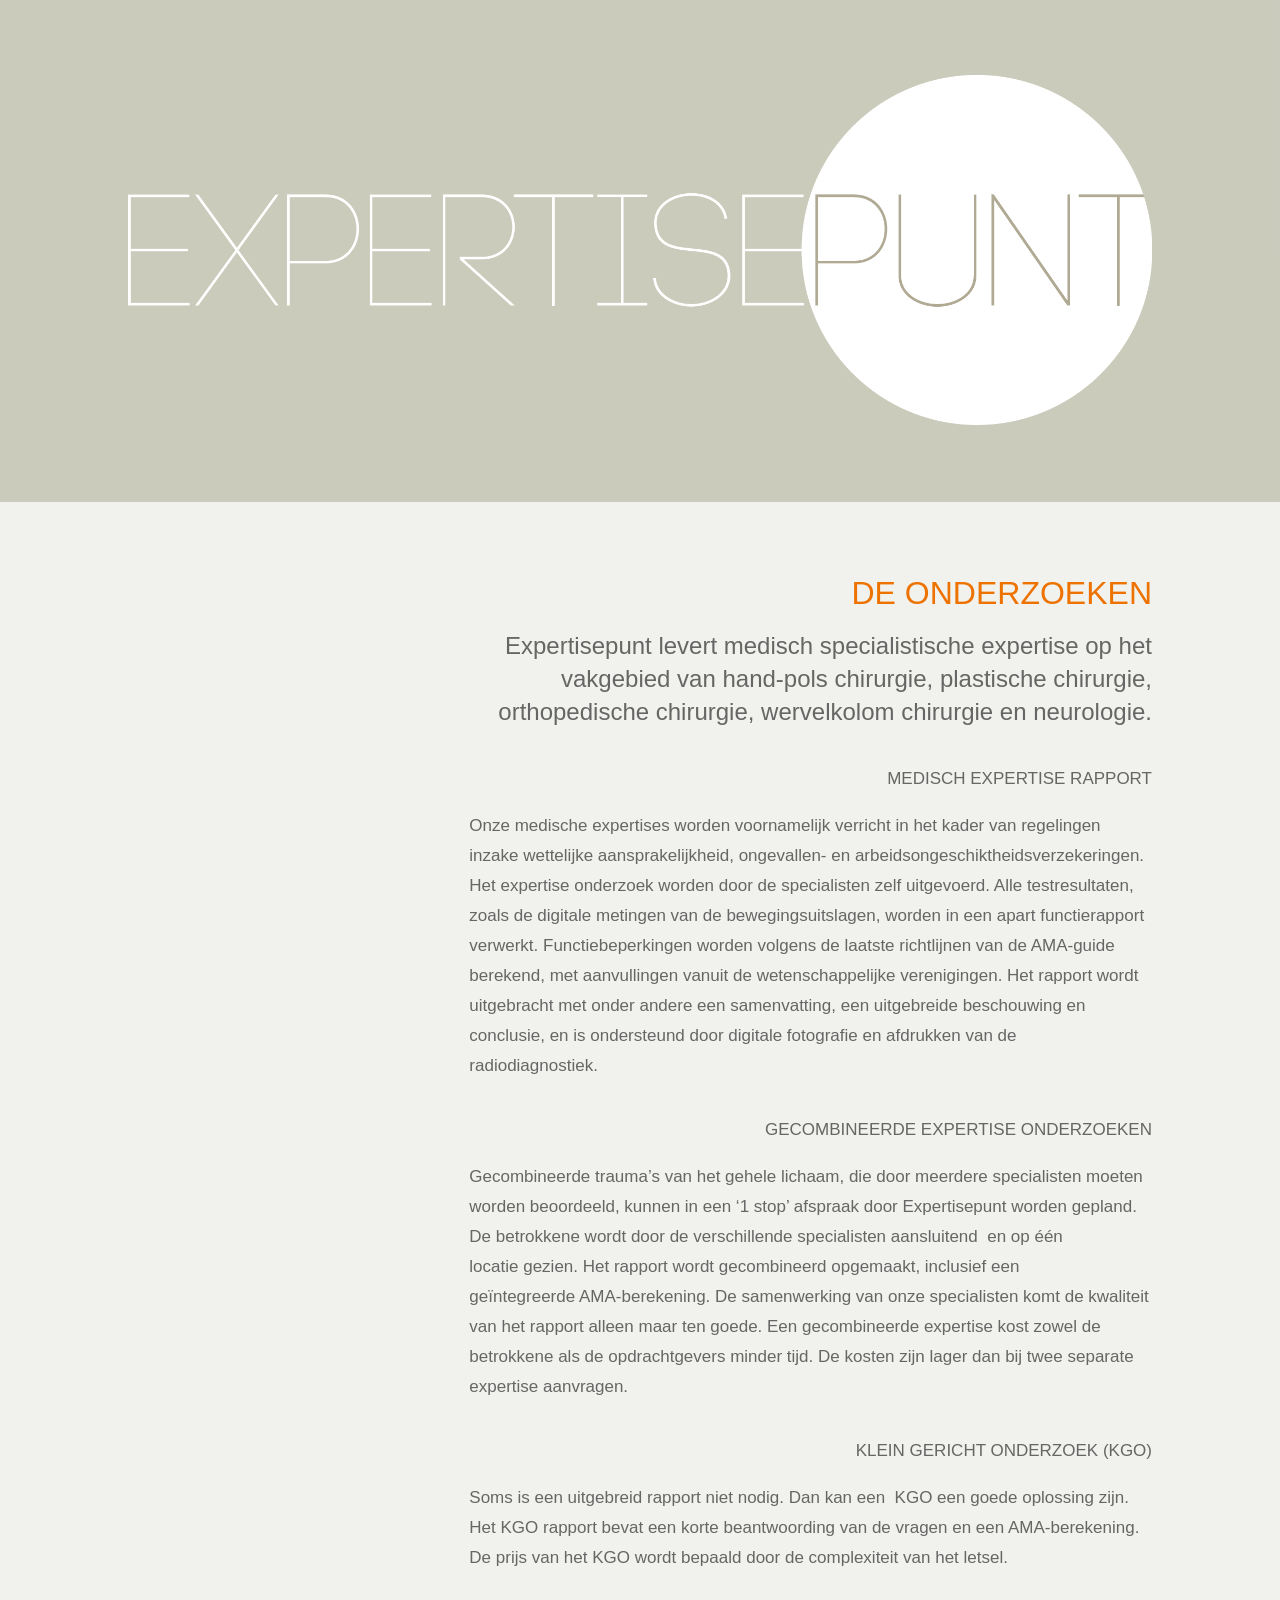
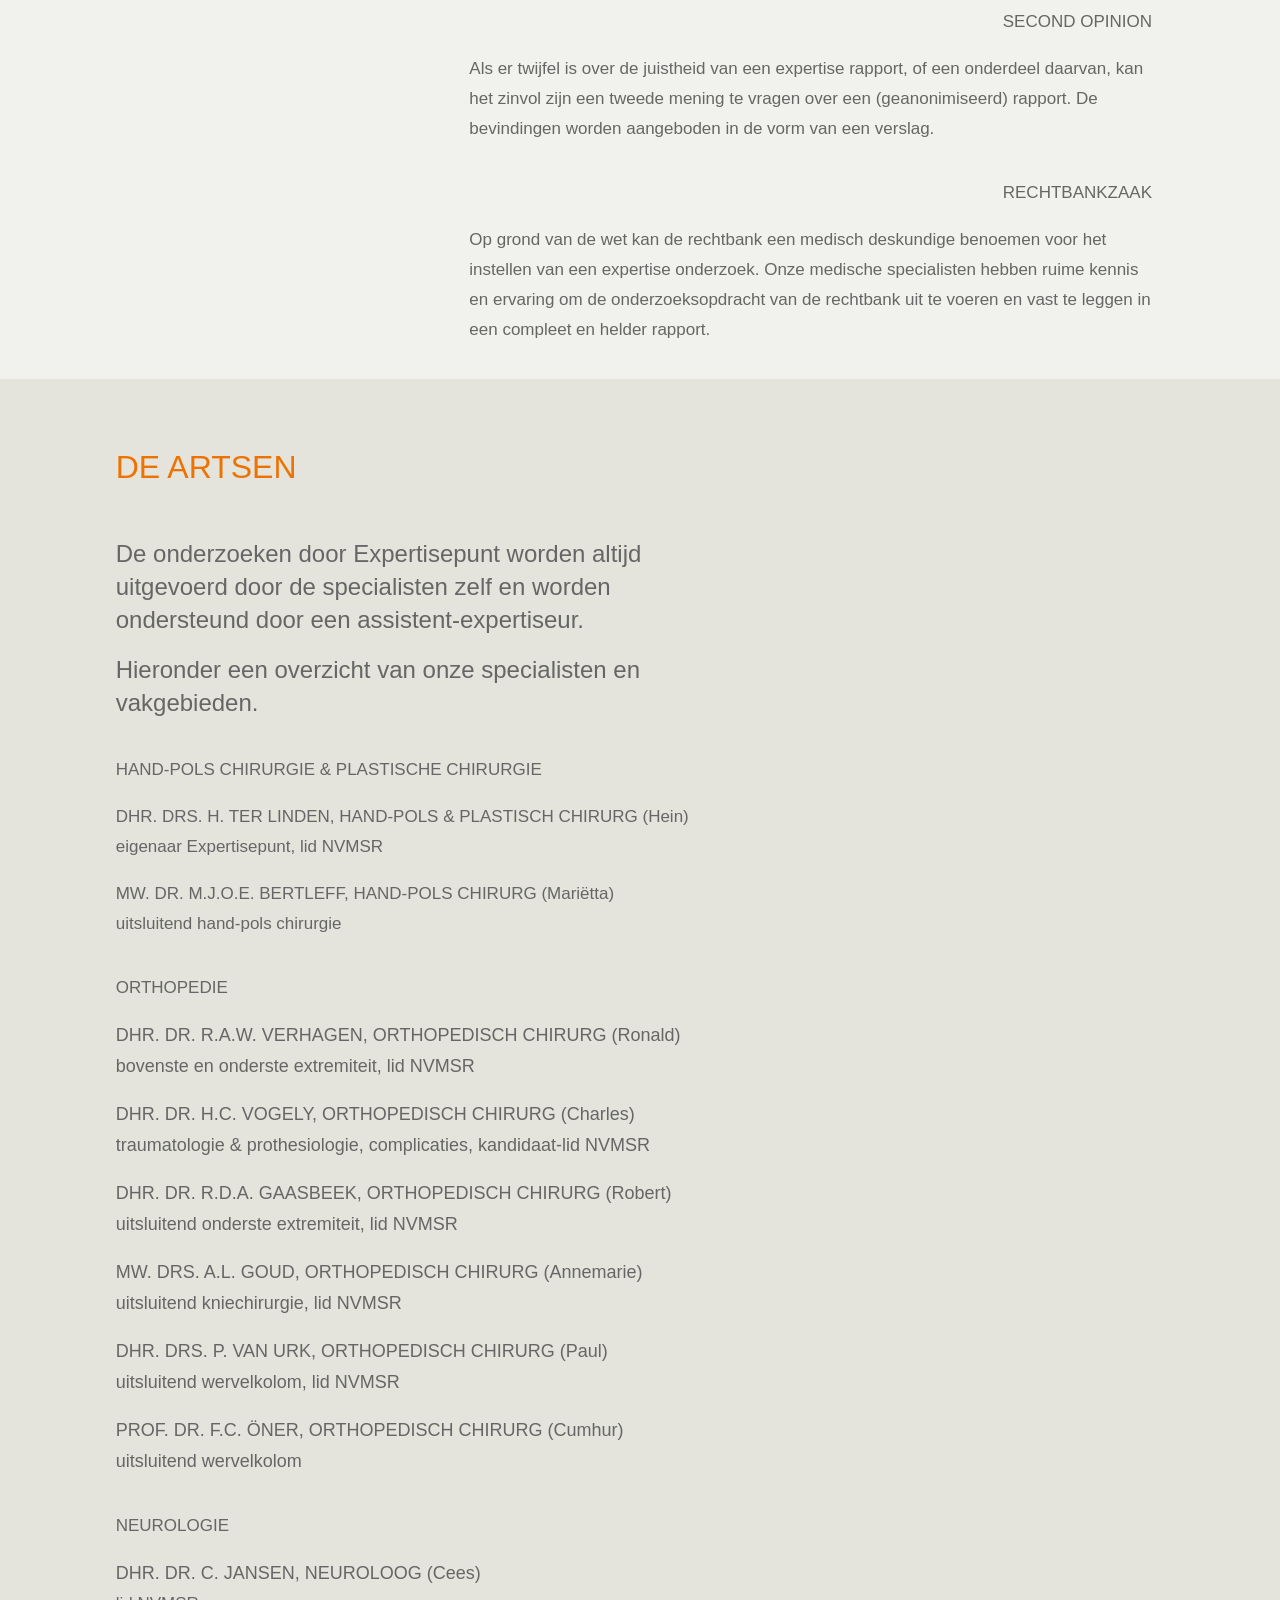
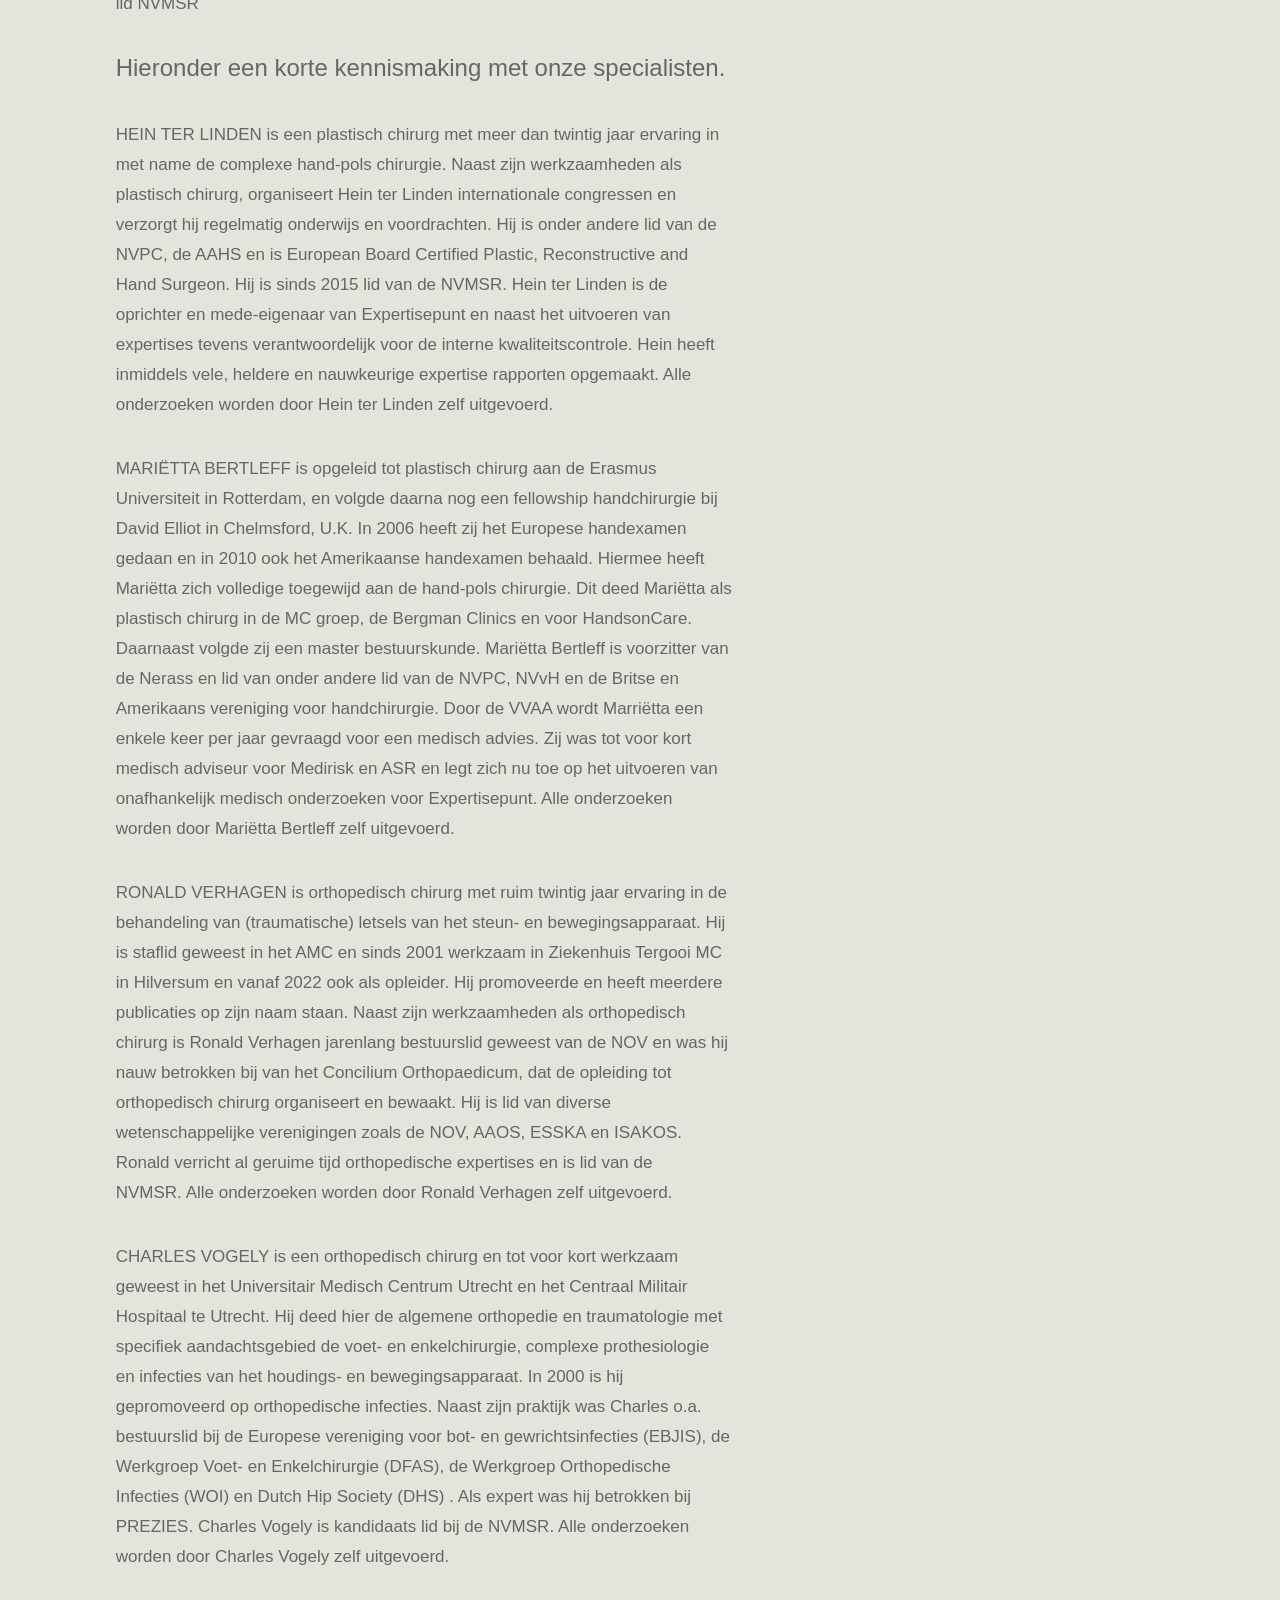
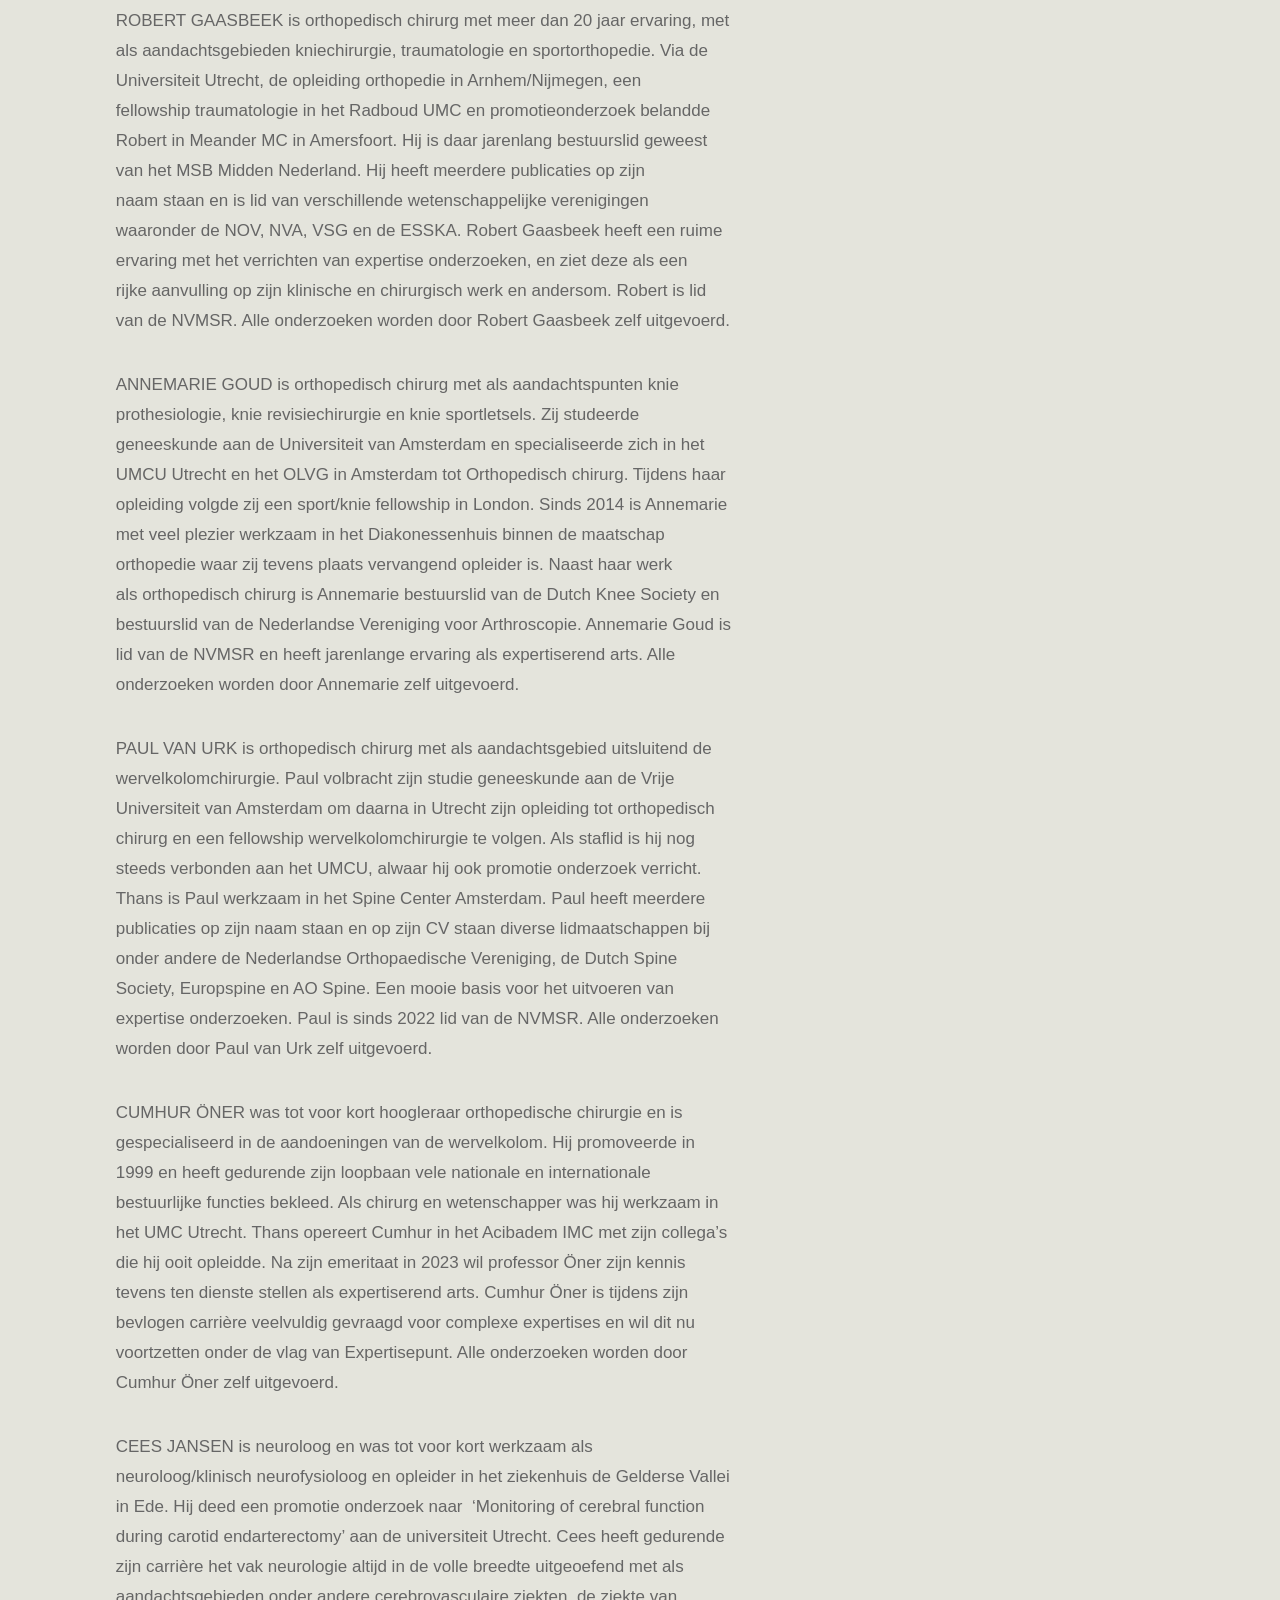
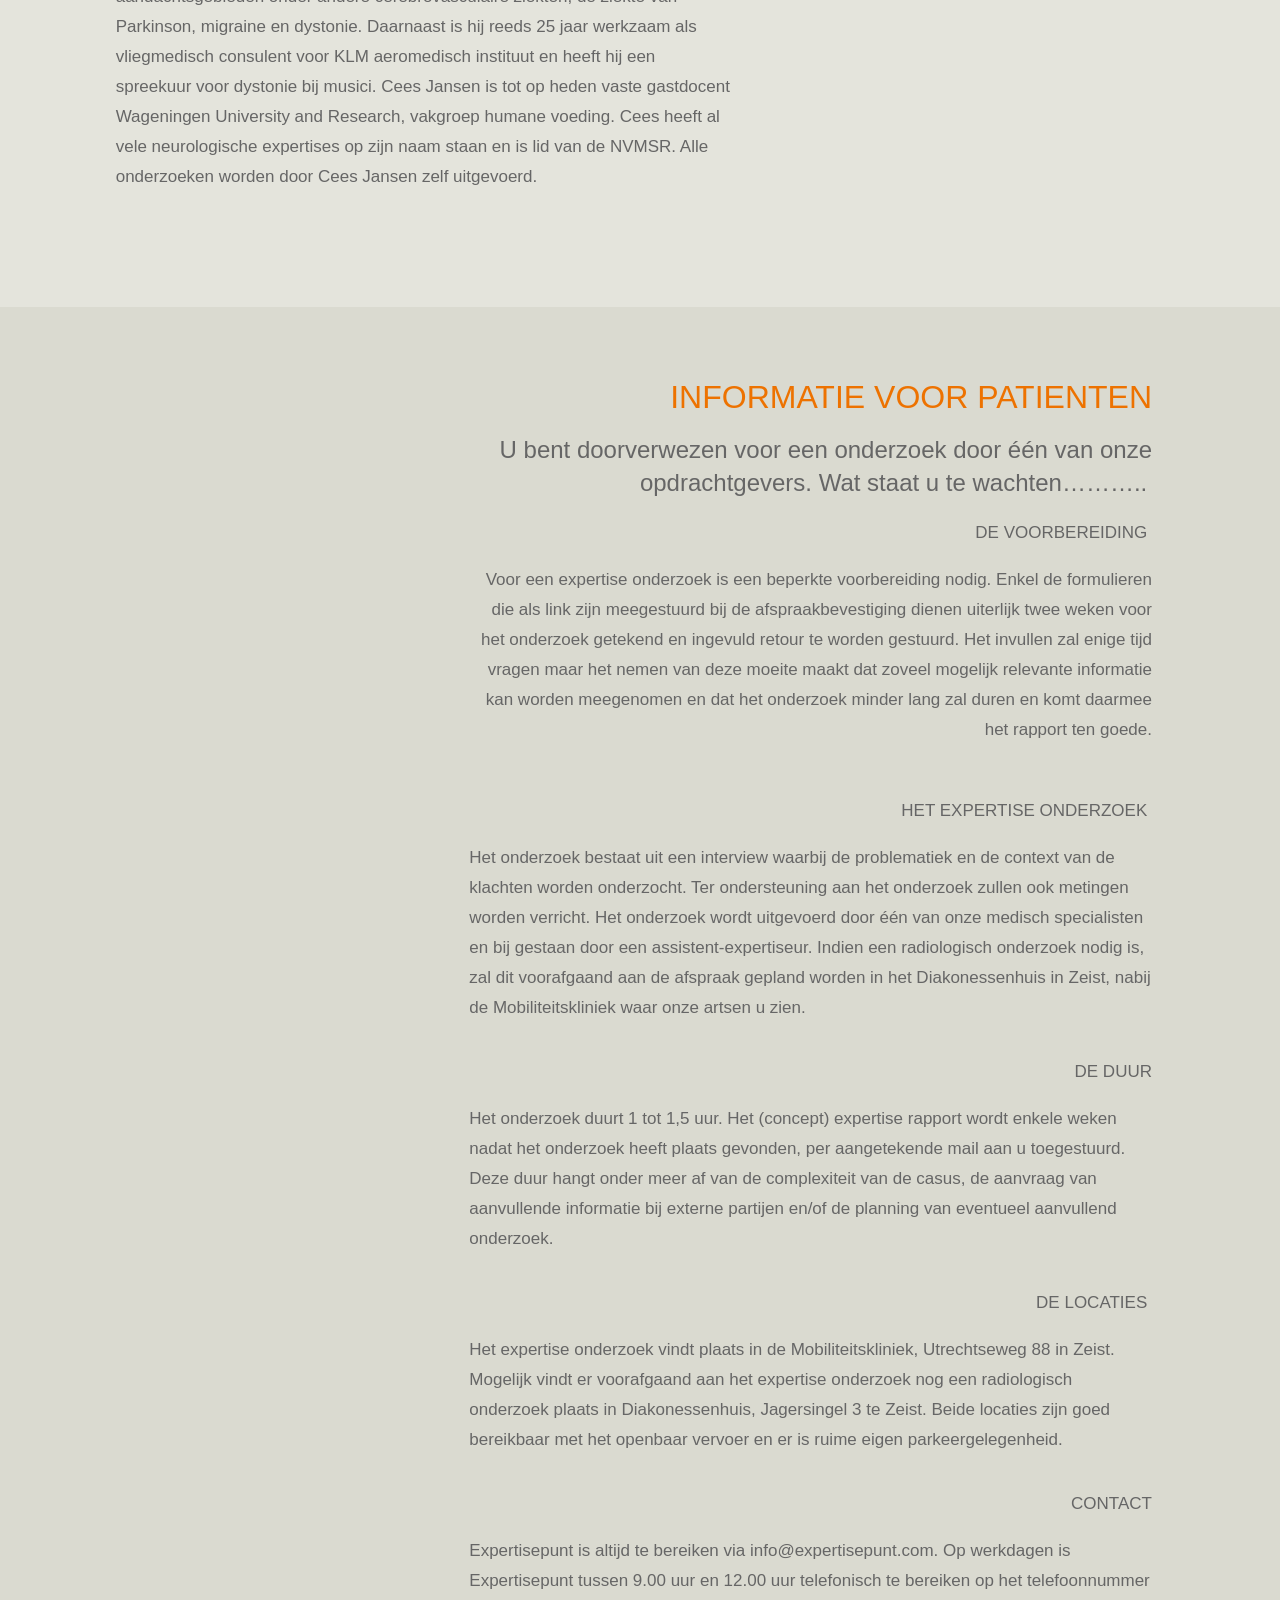
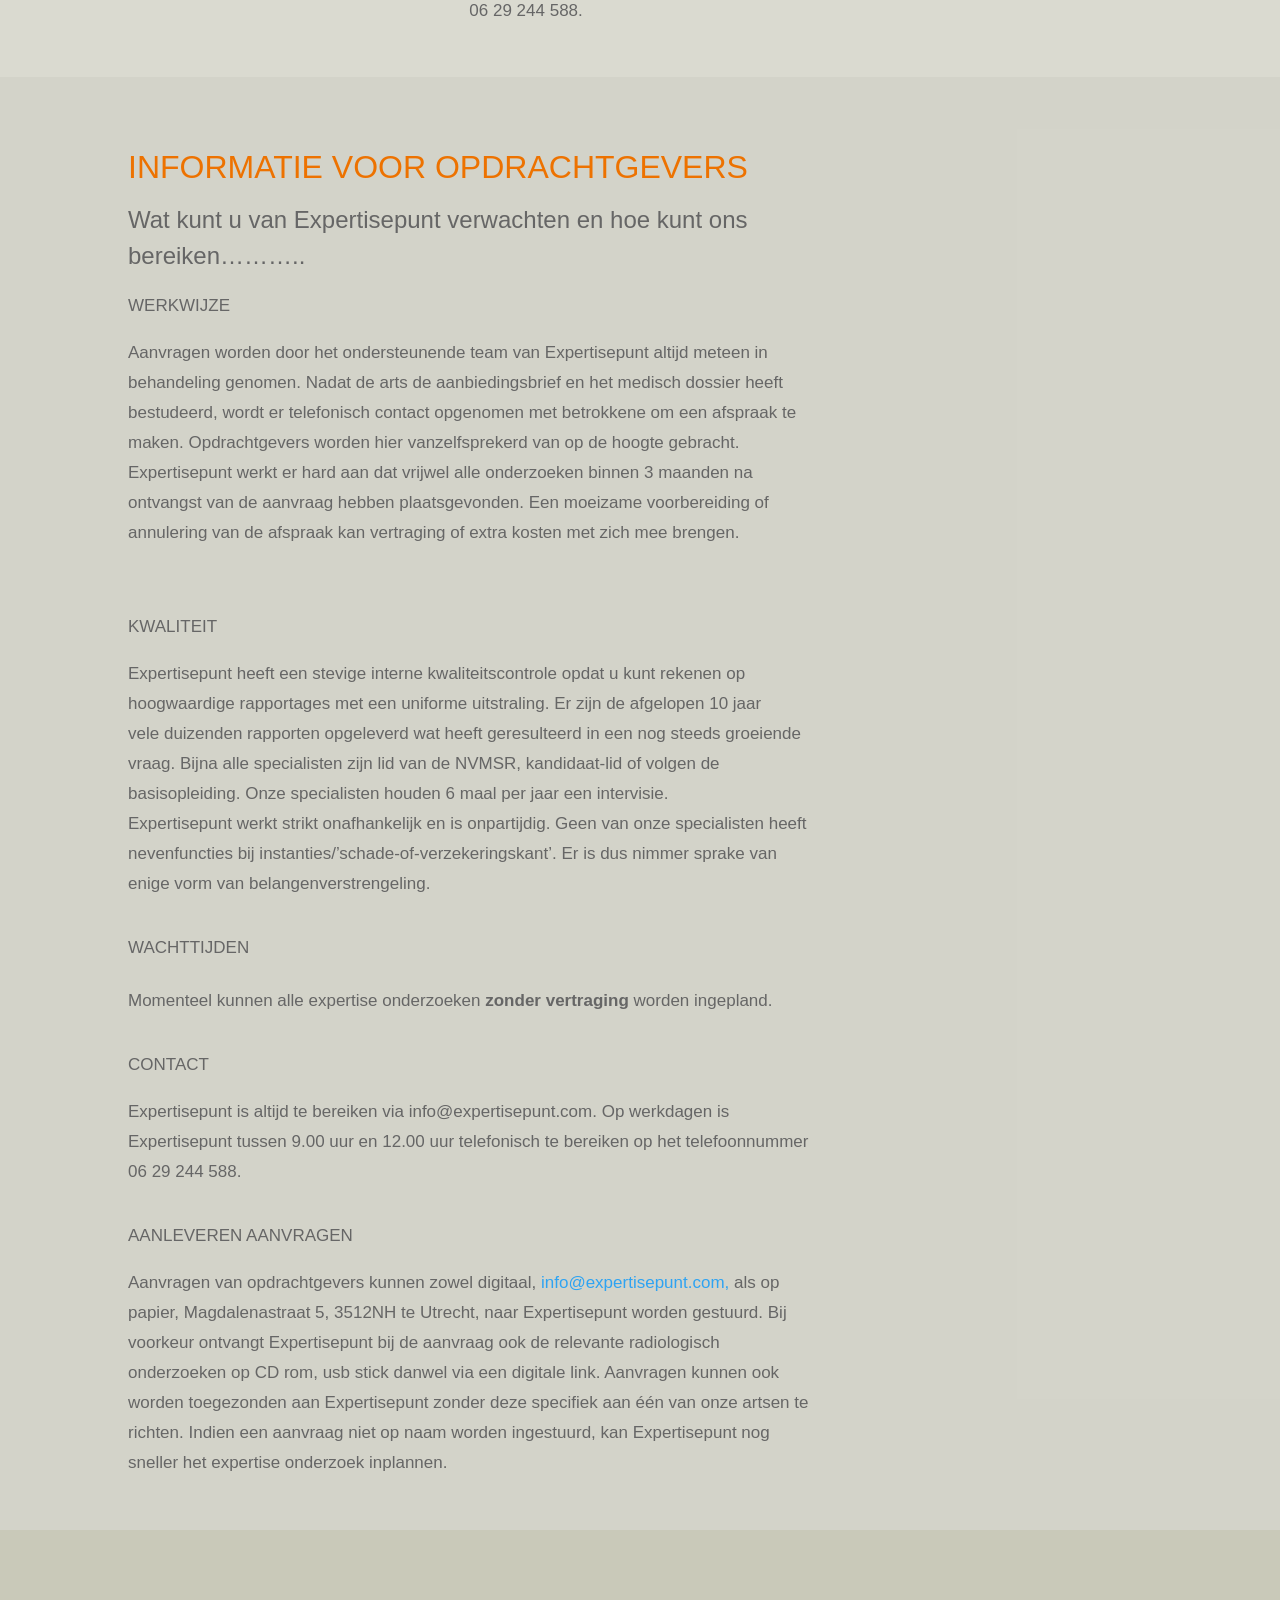
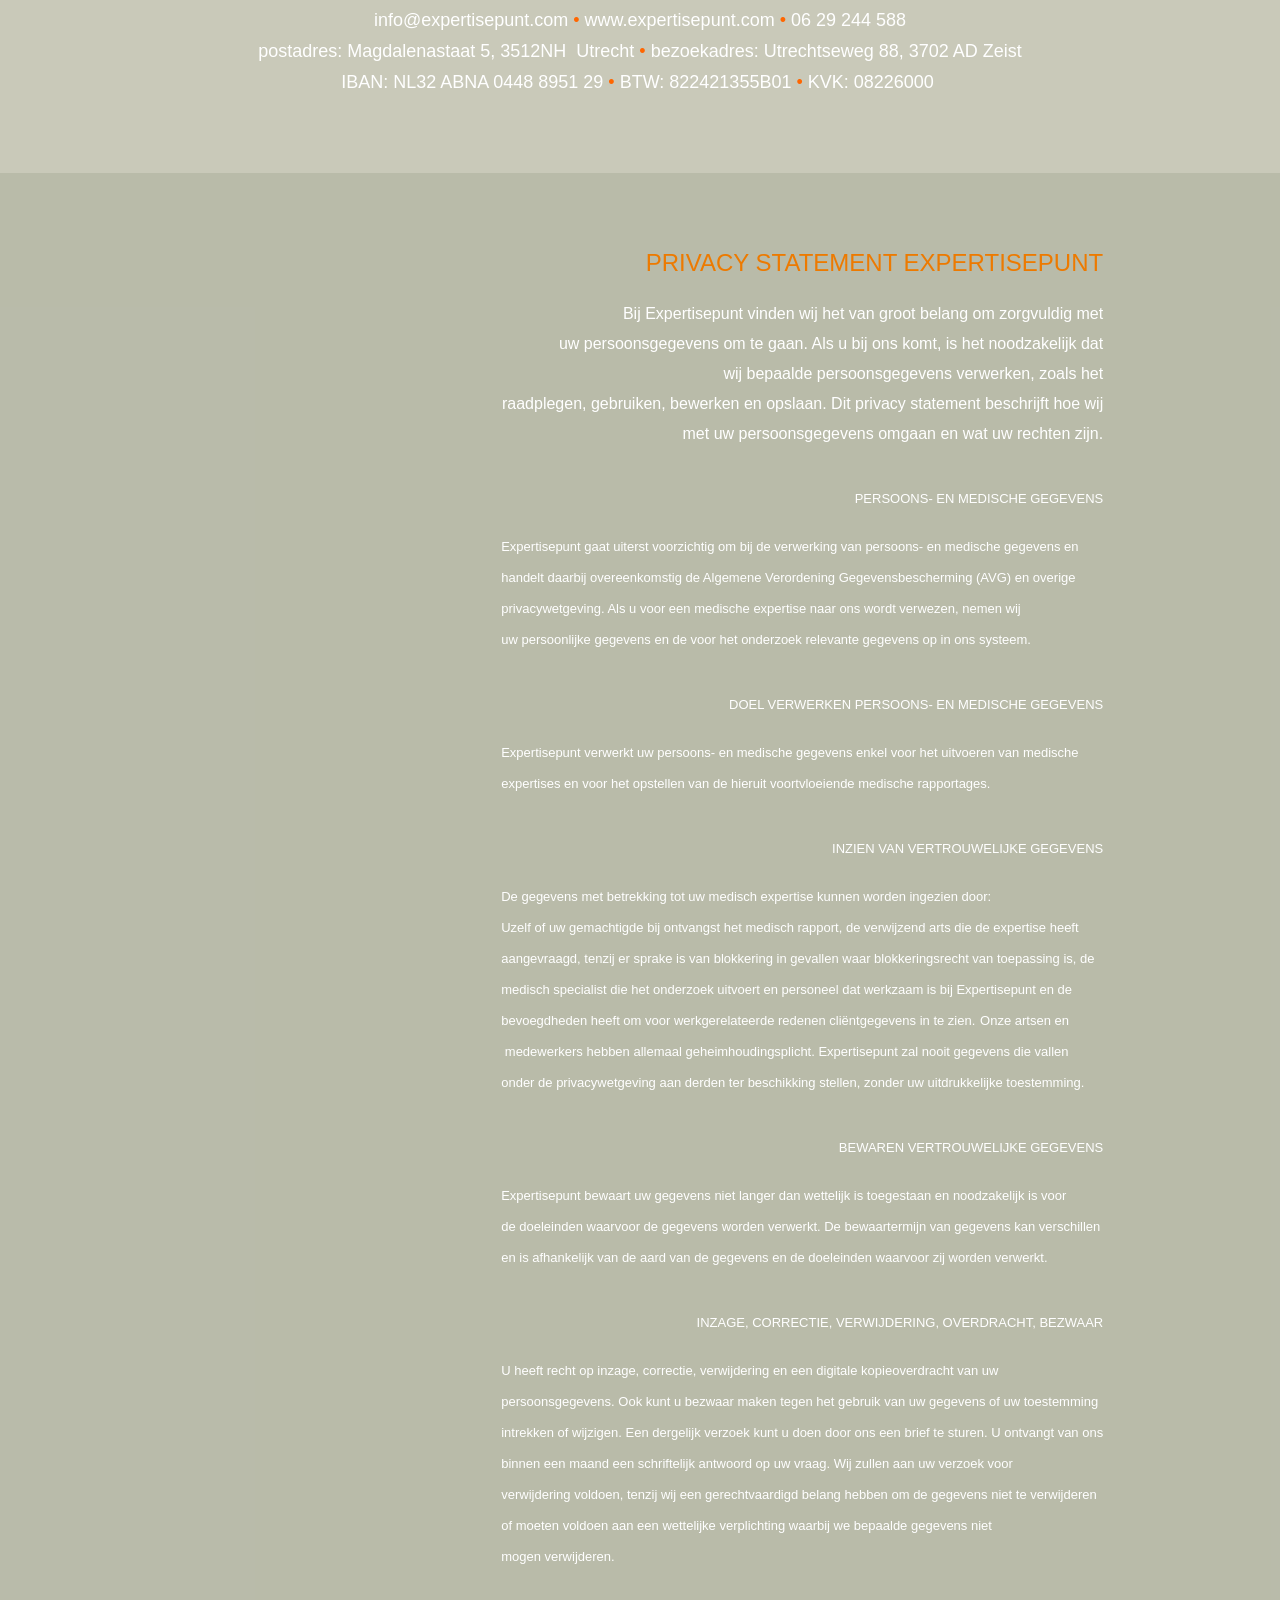
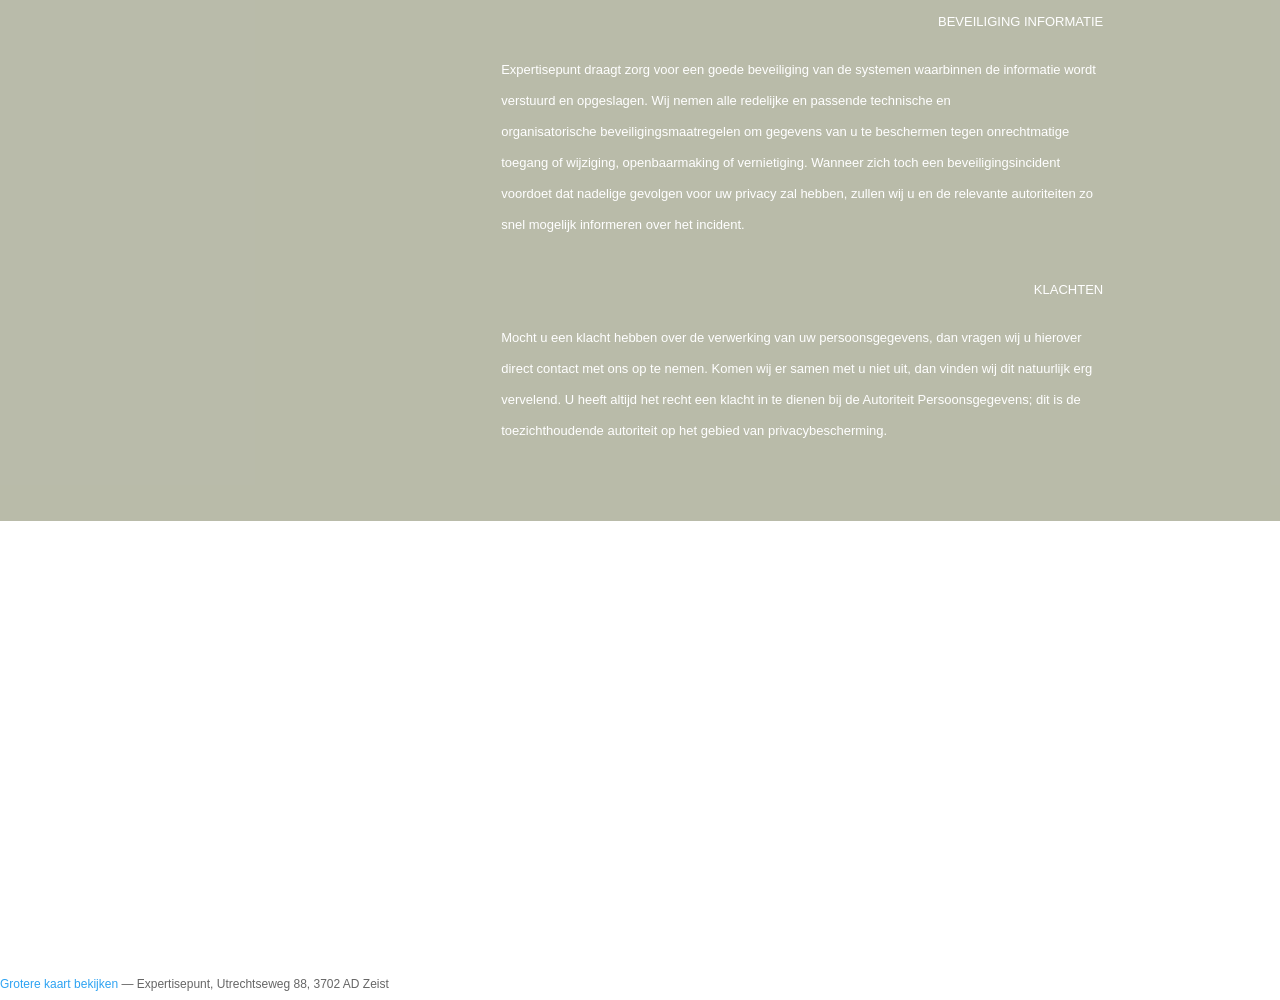
==== commit b7822e9e: "Remove Wimar van den Brink from team page Co-Authored-By: Claude Opus 4.8 <noreply@anthropic.com>" ====
--- a/index.html
+++ b/index.html
@@ -270,15 +270,13 @@
 <p style="font-weight: 400;">ORTHOPEDIE</p>
 <p><span style="font-size: large;"><span>DHR. DR. R.A.W. VERHAGEN, ORTHOPEDISCH CHIRURG (Ronald)</span></span><br><span style="font-size: large;">bovenste en onderste extremiteit, lid NVMSR </span></p>
 <p><span style="font-size: large;"><span>DHR. DR. H.C. VOGELY, ORTHOPEDISCH CHIRURG (Charles)</span></span><br><span style="font-size: large;">traumatologie &amp; prothesiologie, complicaties, kandidaat-lid NVMSR</span></p>
-<p><span style="font-size: large;"><span>DHR. DR. R.D.A. GAASBEEK, ORTHOPEDISCH CHIRURG (Robert)</span><br><span>kniechirurgie, traumatologie en sportorthopedie, lid NVMSR</span></span><span style="font-size: large;"></span></p>
+<p><span style="font-size: large;"><span>DHR. DR. R.D.A. GAASBEEK, ORTHOPEDISCH CHIRURG (Robert)</span><br><span>uitsluitend onderste extremiteit, lid NVMSR</span></span><span style="font-size: large;"></span></p>
 <p><span style="font-size: large;"><span>MW. DRS. A.L. GOUD, ORTHOPEDISCH CHIRURG (Annemarie)<br>uitsluitend kniechirurgie, lid NVMSR</span></span></p>
 <p><span style="font-size: large;"><span>DHR. DRS. P. VAN URK, ORTHOPEDISCH CHIRURG (Paul)</span></span><br><span style="font-size: large;">uitsluitend wervelkolom, lid NVMSR</span></p>
 <p><span style="font-size: large;"><span>PROF. DR. F.C. ÖNER, ORTHOPEDISCH CHIRURG (Cumhur)</span><br>uitsluitend wervelkolom <span large=""> </span></span></p>
 <p><strong><u></u></strong></p>
 <p style="font-weight: 400;">NEUROLOGIE</p>
 <p><span style="font-size: large;"><span>DHR. DR. C. JANSEN, NEUROLOOG (Cees) </span></span><br>lid NVMSR</p>
-<p><span style="font-size: large;"><span>DHR. DR. W.A. VAN DEN BRINK, NEUROCHIRURG NP (WIMAR) </span></span><br>ernstig schedel-, hersen-, nek- en thoraco-lumbaal letsel</p>
-<p> </p>
 <p><span style="font-size: x-large;"></span></p>
 <p><span style="font-size: x-large;">Hieronder een korte kennismaking met</span><span style="font-size: x-large;"> onze specialisten.</span><span></span></p>
 <p><span style="font-size: x-large;"></span></p>
@@ -300,7 +298,6 @@
 <p><span style="font-size: 17px;"></span></p>
 <p><span style="font-size: 17px;"></span><span style="font-size: 17px;">CEES JANSEN </span> is neuroloog en was tot voor kort werkzaam als neuroloog/klinisch neurofysioloog en opleider in het <span>ziekenhuis de Gelderse Vallei in Ede</span><span>. Hij deed een promotie onderzoek naar  ‘Monitoring of cerebral function during</span><span> </span><span>carotid endarterectomy’ aan de universiteit Utrecht. Cees heeft gedurende zijn carrière het vak neurologie altijd in de volle breedte uitgeoefend met als aandachtsgebieden onder andere cerebrovasculaire ziekten, de</span><span> </span><span>ziekte van Parkinson, migraine en dystonie. Daarnaast is hij reeds </span><span>25 jaar werkzaam als vliegmedisch consulent voor KLM aeromedisch instituut en </span><span>heeft hij een spreekuur voor dystonie bij musici. Cees Jansen is tot op heden</span><span> </span><span>vaste gastdocent Wageningen University and Research, vakgroep humane voeding. </span><span>Cees heeft al vele neurologische expertises op zijn naam staan en is lid van de NVMSR. </span><span>Alle onderzoeken worden door Cees Jansen zelf uitgevoerd.</span><span></span></p>
 <p><span></span></p>
-<p>WIMAR VAN DEN BRINK werd in Rotterdam opgeleid tot neurochirurg en promoveerde  op ernstig schedel en hersenletsel, met ook 2 jaar onderzoek in de VS. Hij nam deel aan internationale multicenter trails over dit onderwerp. Wimar was 25 jaar werkzaam in de isala Klinieken te Zwolle. Hier ontwikkelde hij zijn expertise voor schedelbasischirurgie en introduceerde de zogenaamde <span style="color: #6d6d6d;">“awake craniotomy” bij hersentumoren in het spraakgebied. Hij initieerde mede het Gamma Knife-centrum: het met precisie bestralen van hersentumoren, metastasen, vaatafwijkingen en aangezichtspijn. Hij was bestuurslid en later 3 jaar voorzitter van de NVvN. Hij was lid van de Cervical Spine Research Society en de EuroSpine. Hij is lid van de GAV en binnenkort aspirant lid van de NVMSR. In 2023 stopte hij met opereren en werd deeltijd medisch adviseur bij De Bureaus. Wimar onderstreept zijn onafhankelijkheid en legt zich vanaf nu via Expertisepunt ook toe op het gebied van de medisch specialistisch deskundige. Alle onderzoeken worden door Wimar van den Brink zelf uitgevoerd.</span><span></span></p>
 <p> <span style="color: #6d6d6d;"></span></p>
 <p style="font-weight: 400;">
 </p><p><span></span></p>
